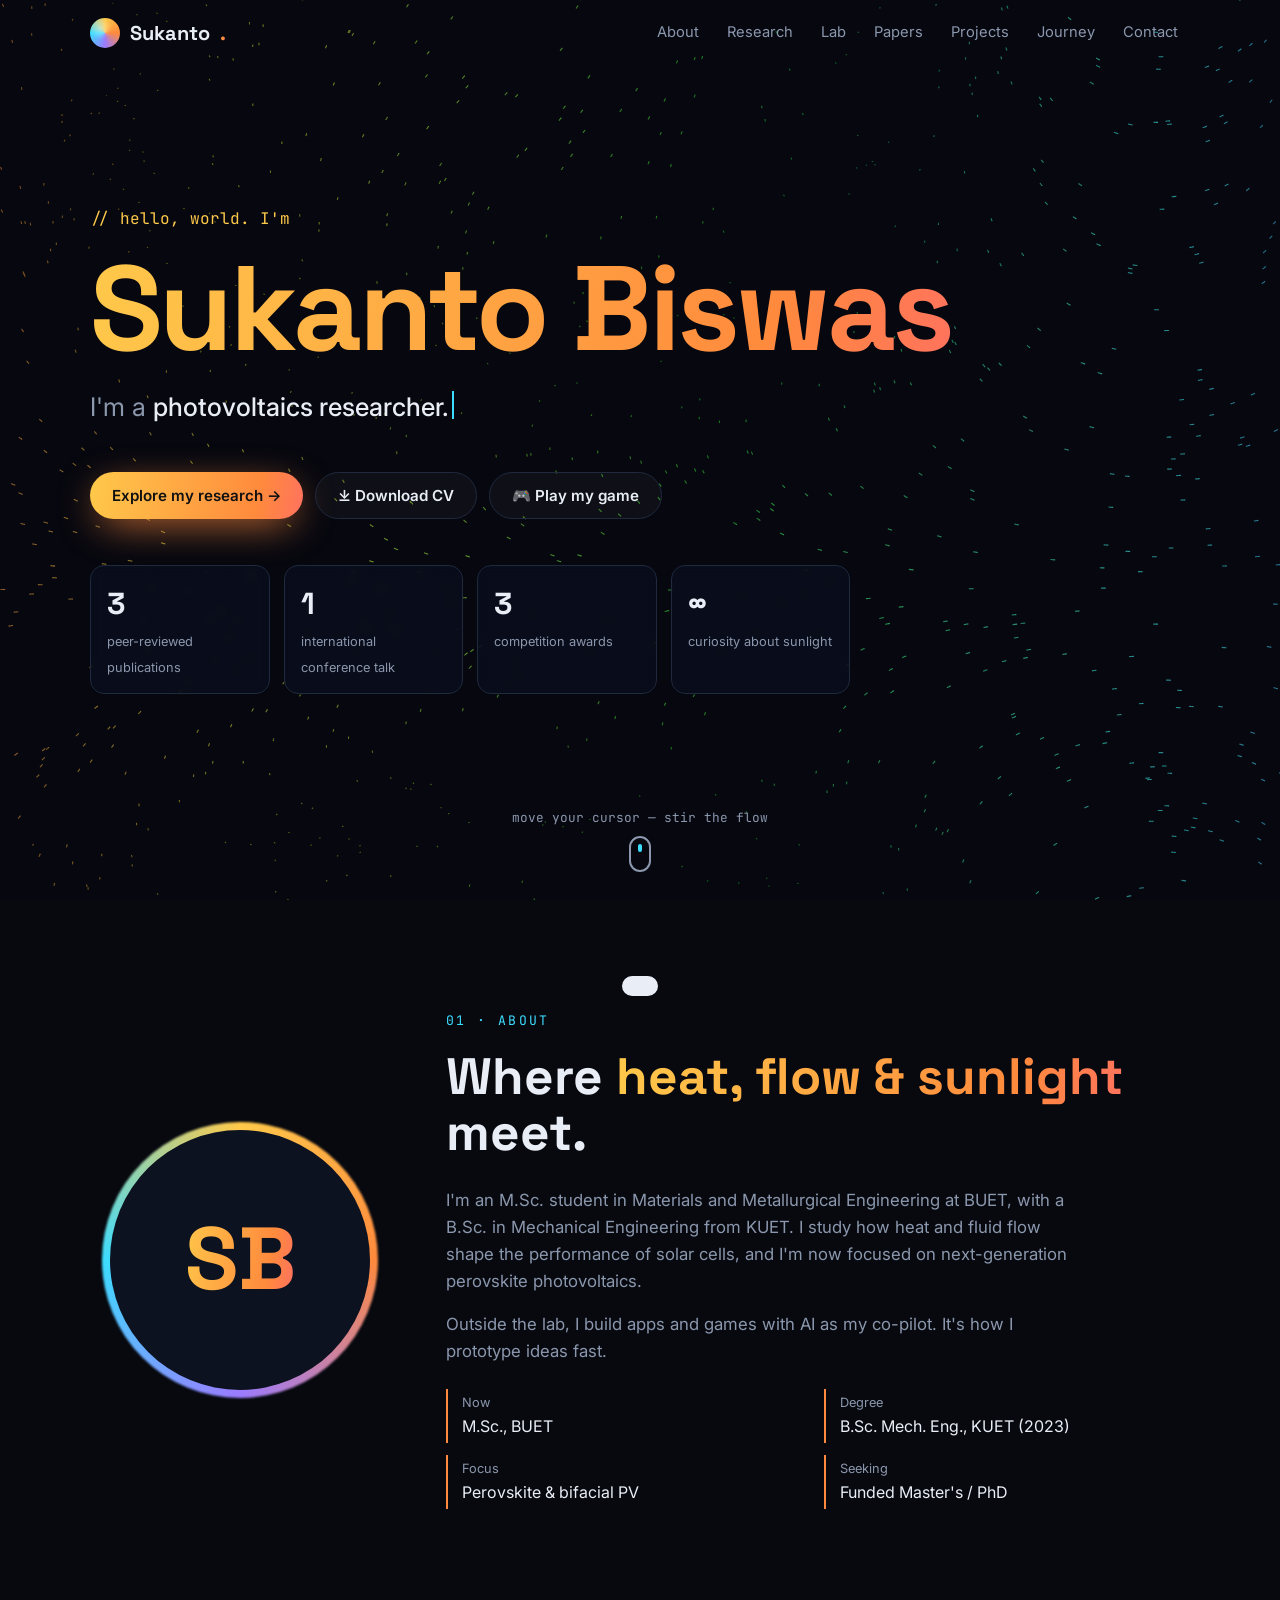
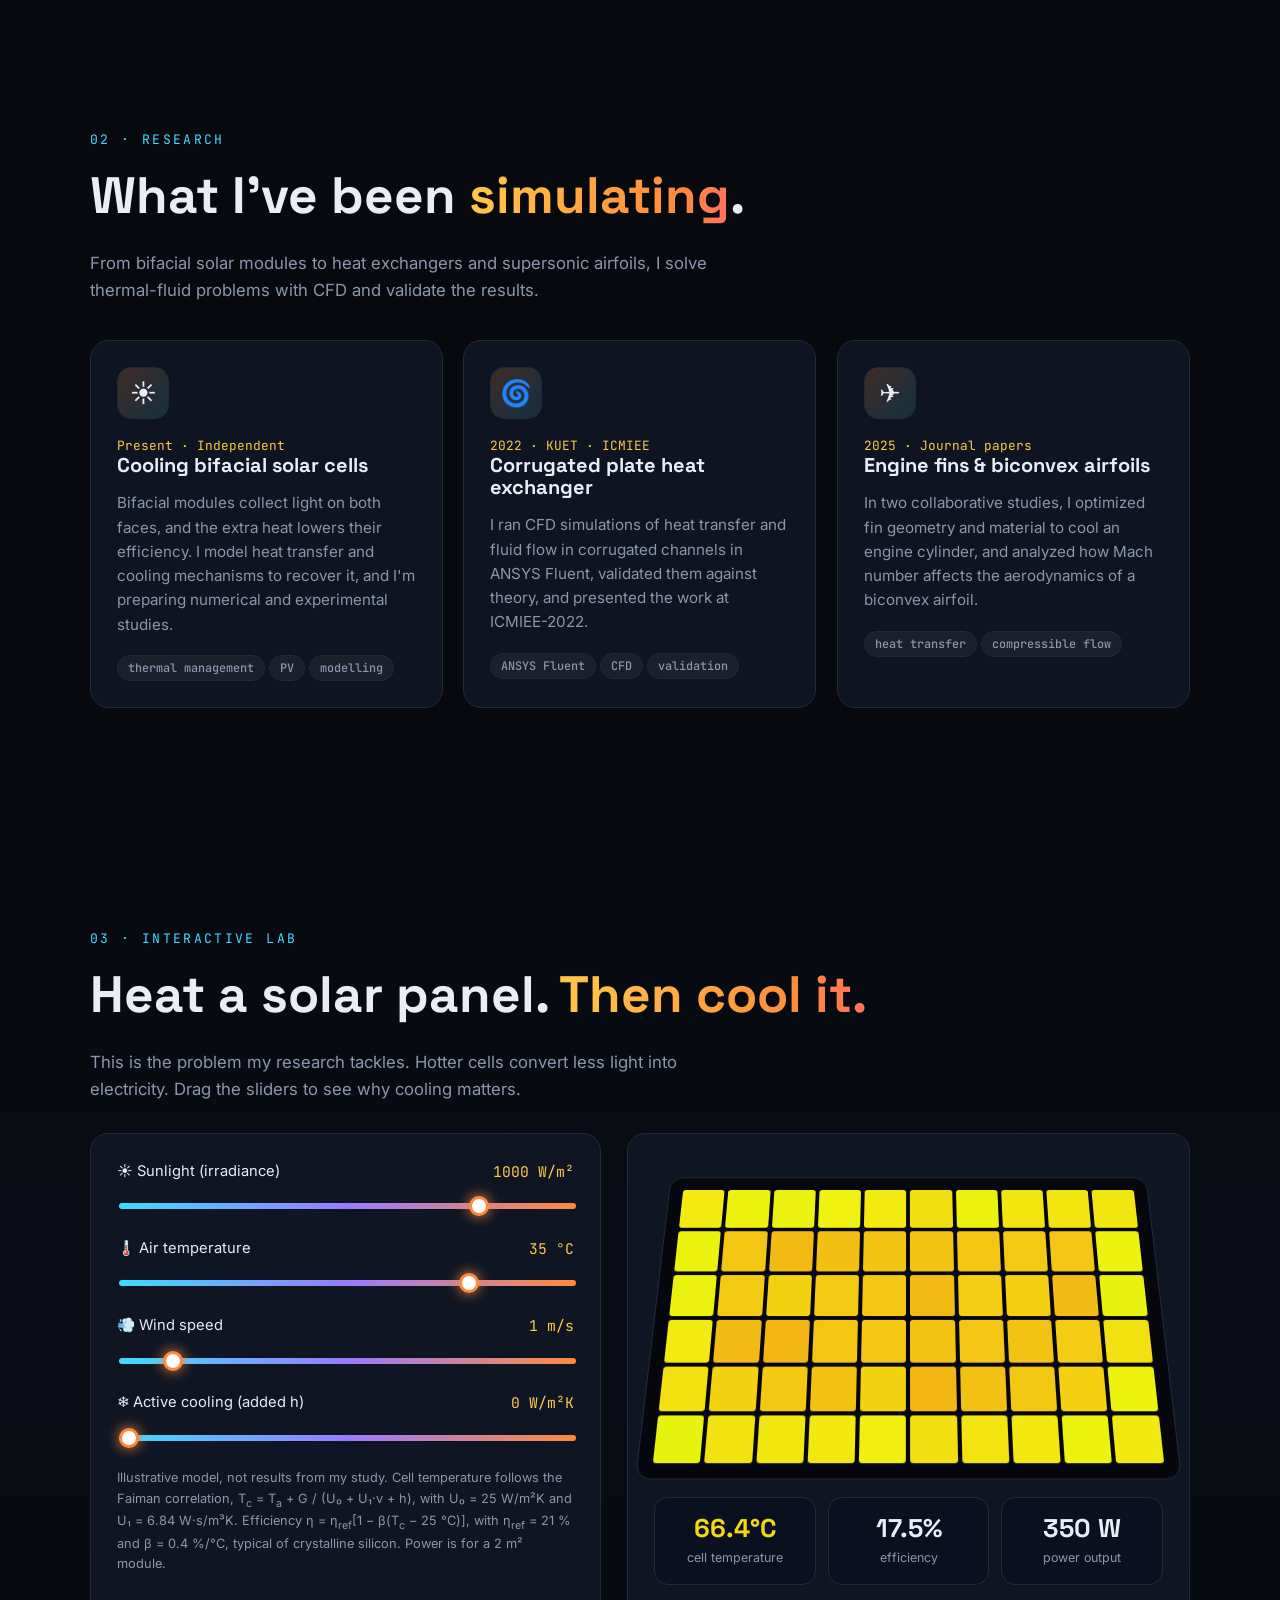
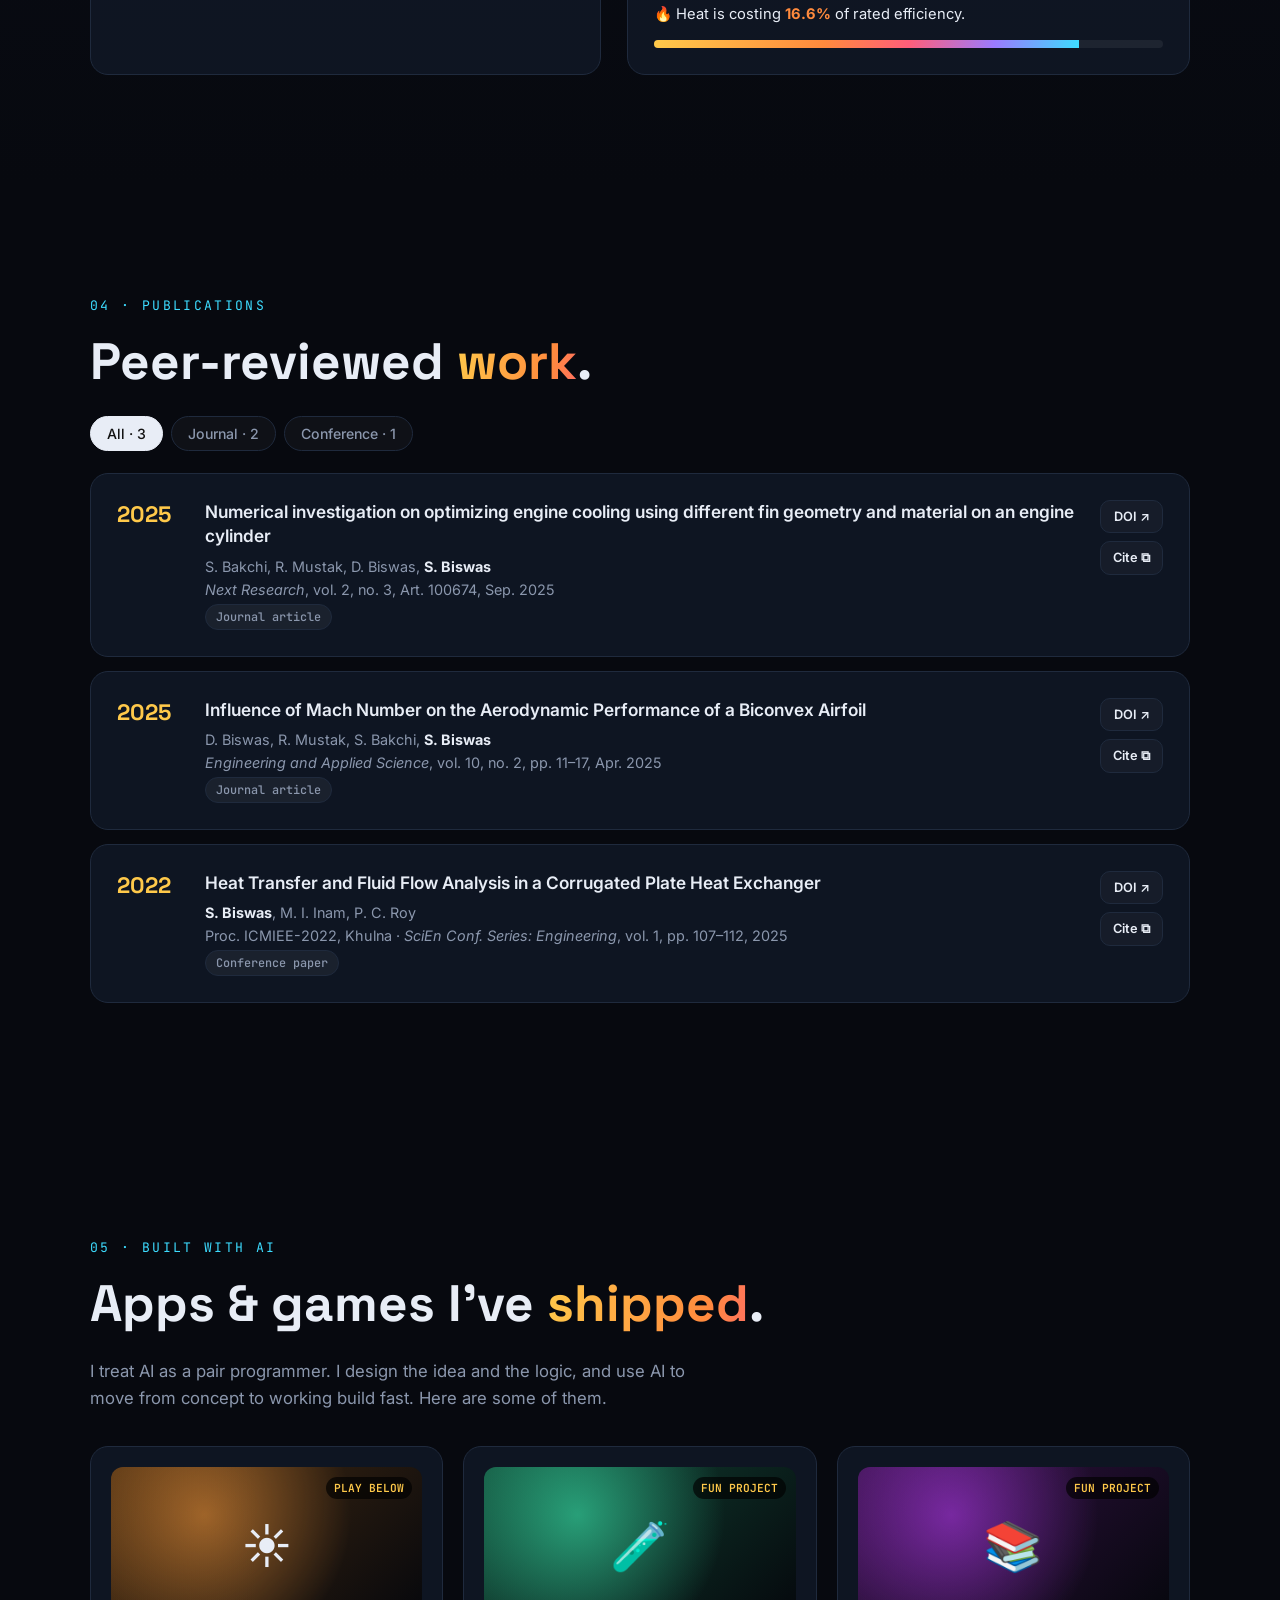
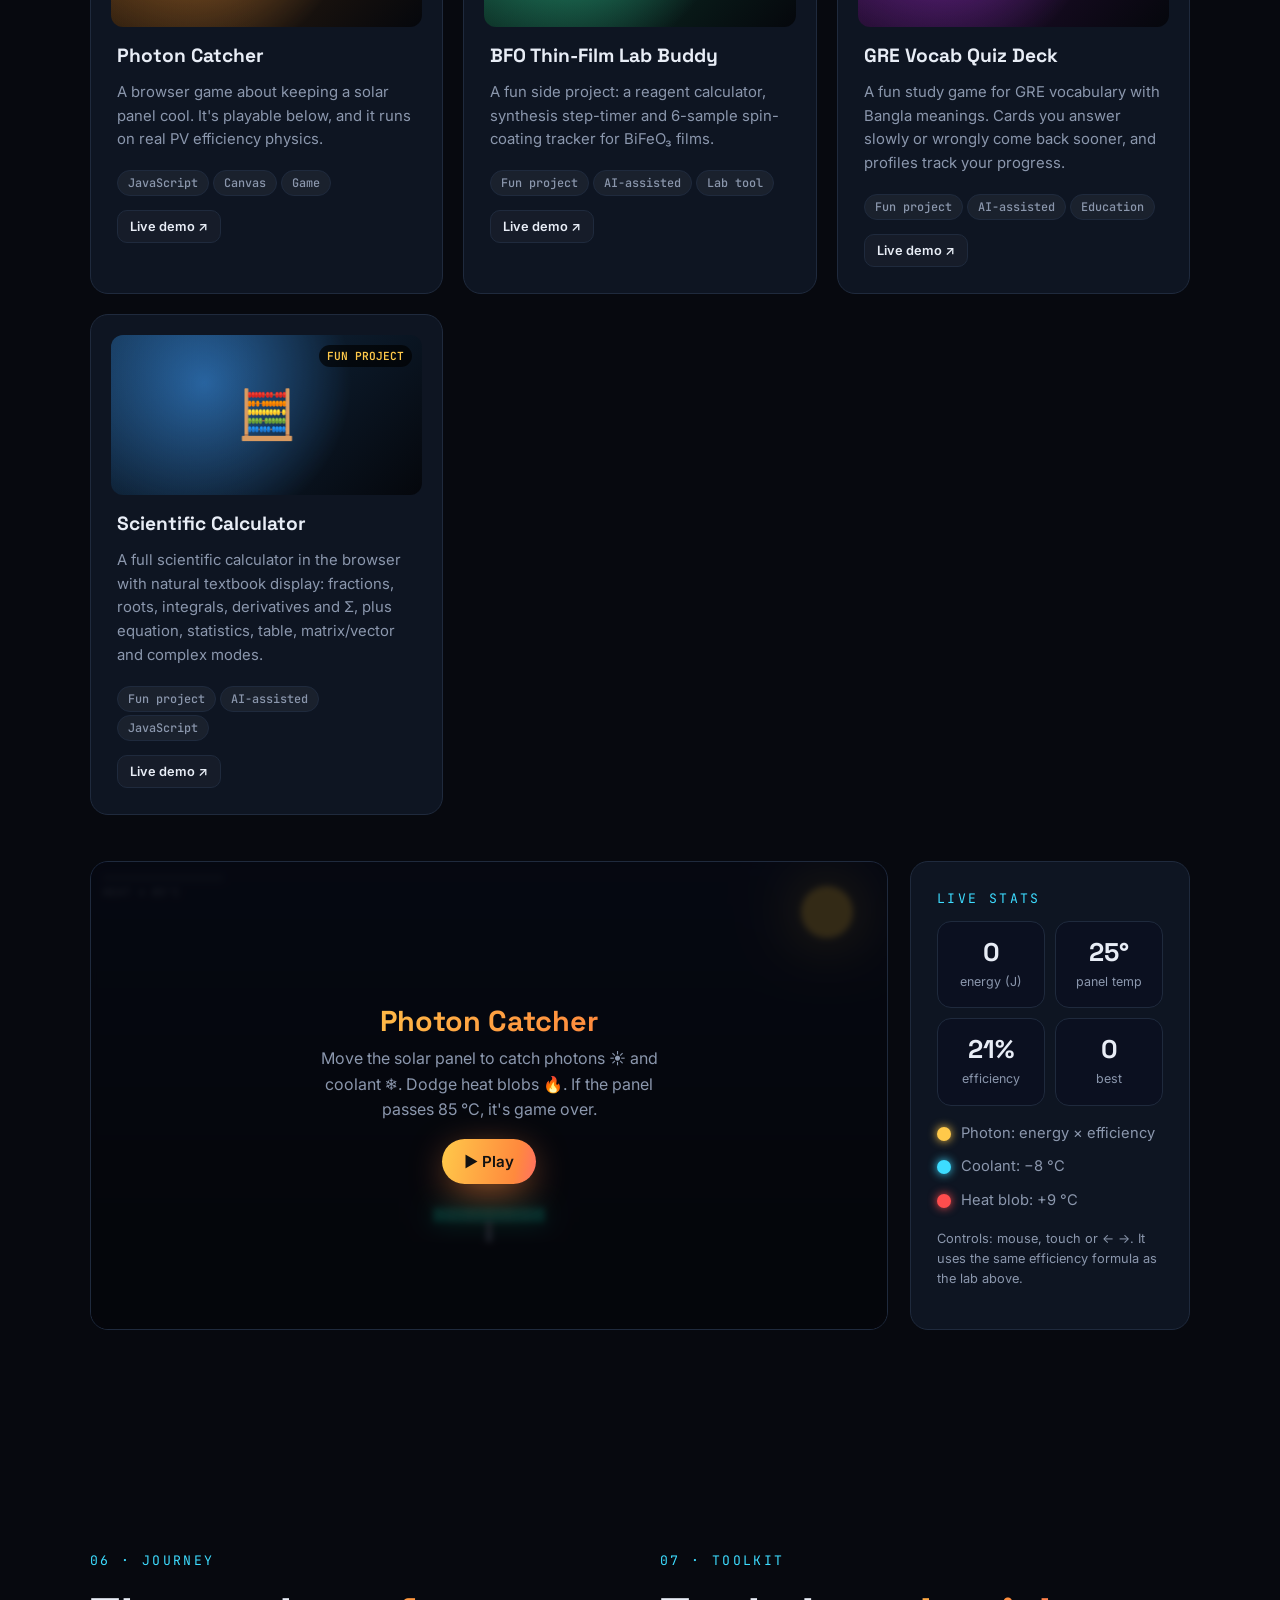
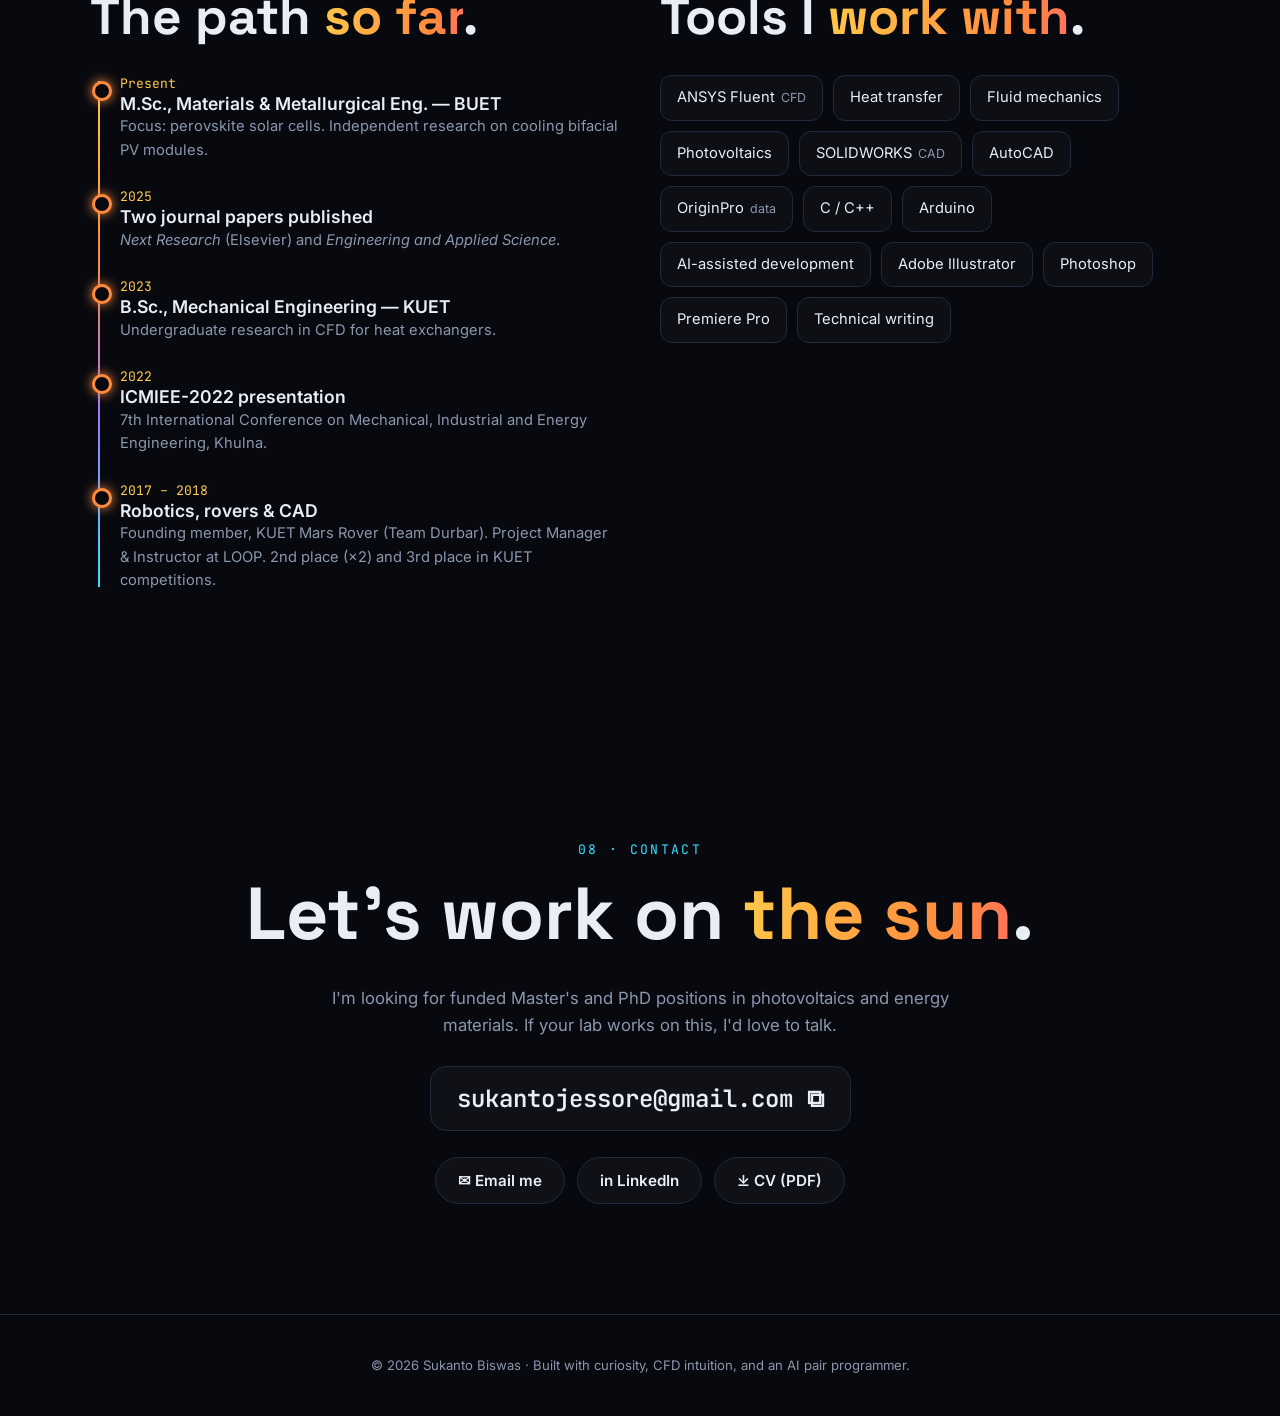
==== index.html @ ebcdb1da "Update scientific calculator; open projects by clicking the card Calculator: arrow-key history only " ====
<!doctype html>
<html lang="en">
<head>
<meta charset="utf-8">
<meta name="viewport" content="width=device-width, initial-scale=1">
<title>Sukanto Biswas — Photovoltaics & Thermal-Fluid Research</title>
<meta name="description" content="Sukanto Biswas — M.Sc. student at BUET researching photovoltaics, thermal management and CFD. Publications, interactive research demos, and AI-assisted apps and games.">
<link rel="preconnect" href="https://fonts.googleapis.com">
<link rel="preconnect" href="https://fonts.gstatic.com" crossorigin>
<link href="https://fonts.googleapis.com/css2?family=Space+Grotesk:wght@400;500;700&family=Inter:wght@400;500;600&family=JetBrains+Mono:wght@400;600&display=swap" rel="stylesheet">
<style>
:root{
  --bg:#07090f; --bg2:#0d1220; --card:#111827cc; --line:#1f2a3d;
  --ink:#e8edf6; --muted:#8b97ad; --hot:#ff8a3d; --sun:#ffc94a; --cool:#3ddcff; --violet:#9b7bff;
  --grad:linear-gradient(100deg,var(--sun),var(--hot) 40%,#ff5e7a 60%,var(--violet) 80%,var(--cool));
  --r:18px;
}
*{box-sizing:border-box}
html{scroll-behavior:smooth}
body{margin:0;background:var(--bg);color:var(--ink);font-family:Inter,system-ui,sans-serif;line-height:1.6;overflow-x:hidden}
a{color:inherit}
h1,h2,h3{font-family:"Space Grotesk",sans-serif;line-height:1.1;margin:0}
.mono{font-family:"JetBrains Mono",monospace}
.wrap{max-width:1140px;margin:0 auto;padding:0 20px}
section{padding:110px 0;position:relative}
.eyebrow{font-family:"JetBrains Mono",monospace;color:var(--cool);font-size:.82rem;letter-spacing:.18em;text-transform:uppercase}
.h2{font-size:clamp(2rem,4.5vw,3.2rem);margin:.35em 0 .5em}
.grad-text{background:var(--grad);-webkit-background-clip:text;background-clip:text;color:transparent;background-size:200% auto;animation:shine 8s linear infinite}
@keyframes shine{to{background-position:200% center}}
.lead{color:var(--muted);max-width:640px;font-size:1.05rem}

/* progress + nav */
#progress{position:fixed;top:0;left:0;height:3px;width:0;background:var(--grad);z-index:100}
nav{position:fixed;top:0;left:0;right:0;z-index:50;transition:.3s}
nav.scrolled{background:#07090fcc;backdrop-filter:blur(14px);border-bottom:1px solid var(--line)}
nav .wrap{display:flex;align-items:center;justify-content:space-between;height:66px}
.logo{font-family:"Space Grotesk";font-weight:700;font-size:1.25rem;text-decoration:none;display:flex;align-items:center;gap:10px}
.logo i{width:30px;height:30px;border-radius:50%;background:radial-gradient(circle at 35% 35%,#fff6,transparent 40%),conic-gradient(var(--sun),var(--hot),var(--violet),var(--cool),var(--sun));animation:spin 8s linear infinite;display:block}
@keyframes spin{to{transform:rotate(360deg)}}
.links{display:flex;gap:4px}
.links a{text-decoration:none;color:var(--muted);font-size:.92rem;padding:8px 12px;border-radius:999px;transition:.2s}
.links a:hover,.links a.active{color:var(--ink);background:#ffffff10}
#menuBtn{display:none;background:none;border:1px solid var(--line);color:var(--ink);border-radius:10px;padding:6px 10px;font-size:1.1rem}

/* hero */
#hero{min-height:100vh;display:flex;align-items:center;padding:0;overflow:hidden}
#flow{position:absolute;inset:0;width:100%;height:100%}
#hero .wrap{position:relative;z-index:2;pointer-events:none;width:100%}
#hero .wrap *{pointer-events:auto}
.hello{font-family:"JetBrains Mono";color:var(--sun)}
.name{font-size:clamp(2.4rem,11vw,7.5rem);font-weight:700;letter-spacing:-.03em;margin:.1em 0}
.role{font-size:clamp(1.15rem,2.6vw,1.6rem);color:var(--muted);min-height:2.2em}
.role b{color:var(--ink);font-weight:500}
.caret{display:inline-block;width:2px;height:1.1em;background:var(--cool);vertical-align:-3px;margin-left:3px;animation:blink 1s steps(1) infinite}
@keyframes blink{50%{opacity:0}}
.cta{display:flex;gap:12px;flex-wrap:wrap;margin-top:28px}
.btn{display:inline-flex;align-items:center;gap:8px;padding:13px 22px;border-radius:999px;text-decoration:none;font-weight:600;border:1px solid var(--line);background:#ffffff08;color:var(--ink);cursor:pointer;font:600 .95rem Inter;transition:transform .2s,box-shadow .2s,background .2s}
.btn:hover{transform:translateY(-2px);background:#ffffff14}
.btn.primary{background:var(--grad);background-size:200% auto;color:#111;border:none;box-shadow:0 10px 40px -10px var(--hot)}
.btn.primary:hover{background-position:100% center;box-shadow:0 14px 50px -8px var(--hot)}
.hint{position:absolute;bottom:28px;left:50%;transform:translateX(-50%);z-index:2;color:var(--muted);font-size:.8rem;font-family:"JetBrains Mono";text-align:center}
.hint span{display:block;width:22px;height:36px;border:2px solid var(--muted);border-radius:12px;margin:8px auto 0;position:relative}
.hint span:after{content:"";position:absolute;left:50%;top:6px;width:4px;height:8px;border-radius:2px;background:var(--cool);transform:translateX(-50%);animation:scrolly 1.6s infinite}
@keyframes scrolly{to{top:20px;opacity:0}}

/* stats */
.stats{display:grid;grid-template-columns:repeat(4,minmax(0,1fr));gap:14px;margin-top:46px;max-width:760px}
.stat{background:#0b1020aa;border:1px solid var(--line);border-radius:14px;padding:14px 16px;backdrop-filter:blur(6px)}
.stat b{font-family:"Space Grotesk";font-size:1.9rem;display:block}
.stat small{color:var(--muted);font-size:.8rem}

/* cards */
.proj[data-href]{cursor:pointer}
.proj[data-href]:focus-visible{outline:2px solid #ff8a3d;outline-offset:3px}
.card{background:var(--card);border:1px solid var(--line);border-radius:var(--r);padding:26px;position:relative;overflow:hidden;transition:border-color .3s,transform .25s}
.card:before{content:"";position:absolute;inset:0;background:radial-gradient(500px circle at var(--mx,50%) var(--my,50%),#ff8a3d1c,transparent 40%);opacity:0;transition:.3s;pointer-events:none}
.card:hover:before{opacity:1}
.card:hover{border-color:#ff8a3d55}
.tag{display:inline-block;font:500 .74rem "JetBrains Mono";padding:4px 10px;border-radius:999px;background:#ffffff0d;border:1px solid var(--line);color:var(--muted);margin:3px 4px 0 0}

/* about */
.about{display:grid;grid-template-columns:300px 1fr;gap:56px;align-items:center}
.avatar{width:260px;height:260px;border-radius:50%;position:relative;margin:auto;display:grid;place-items:center}
.avatar:before{content:"";position:absolute;inset:-8px;border-radius:50%;background:conic-gradient(var(--sun),var(--hot),var(--violet),var(--cool),var(--sun));animation:spin 10s linear infinite;filter:blur(1px)}
.avatar .in{position:absolute;inset:0;border-radius:50%;background:var(--bg2);display:grid;place-items:center;overflow:hidden}
.avatar .in b{font-family:"Space Grotesk";font-size:5.5rem}
.avatar img{width:100%;height:100%;object-fit:cover}
.facts{display:grid;grid-template-columns:1fr 1fr;gap:12px;margin-top:24px}
.fact{border-left:2px solid var(--hot);padding:4px 14px}
.fact small{color:var(--muted);display:block;font-size:.8rem}

/* research */
.grid3{display:grid;grid-template-columns:repeat(3,1fr);gap:20px}
.rcard{transform-style:preserve-3d;will-change:transform}
.rcard .ico{width:52px;height:52px;border-radius:14px;display:grid;place-items:center;font-size:1.6rem;margin-bottom:18px;background:linear-gradient(135deg,#ff8a3d33,#3ddcff22);border:1px solid var(--line)}
.rcard h3{font-size:1.25rem;margin-bottom:6px}
.rcard .when{font:.8rem "JetBrains Mono";color:var(--sun)}
.rcard p{color:var(--muted);font-size:.95rem}

/* lab */
.lab{display:grid;grid-template-columns:1fr 1.1fr;gap:26px;margin-top:30px}
.ctrl{margin-bottom:20px}
.ctrl label{display:flex;justify-content:space-between;font-size:.92rem;margin-bottom:8px}
.ctrl label span{font-family:"JetBrains Mono";color:var(--sun)}
input[type=range]{-webkit-appearance:none;appearance:none;width:100%;height:6px;border-radius:6px;background:linear-gradient(90deg,var(--cool),var(--violet),var(--hot));outline:none}
input[type=range]::-webkit-slider-thumb{-webkit-appearance:none;width:20px;height:20px;border-radius:50%;background:#fff;border:3px solid var(--hot);cursor:pointer;box-shadow:0 0 14px var(--hot)}
input[type=range]::-moz-range-thumb{width:16px;height:16px;border-radius:50%;background:#fff;border:3px solid var(--hot);cursor:pointer}
.panelviz{display:grid;grid-template-columns:repeat(10,1fr);gap:4px;padding:14px;border-radius:14px;background:#05070c;border:1px solid var(--line);transform:perspective(700px) rotateX(18deg);margin-bottom:22px}
.panelviz div{aspect-ratio:1;border-radius:3px;transition:background .4s}
.readouts{display:grid;grid-template-columns:repeat(3,1fr);gap:12px}
.ro{background:#0b1020;border:1px solid var(--line);border-radius:14px;padding:14px;text-align:center}
.ro b{font:700 1.6rem "Space Grotesk";display:block}
.ro small{color:var(--muted);font-size:.78rem}
.note{color:var(--muted);font-size:.8rem;margin-top:16px}
.bar{height:8px;border-radius:8px;background:#ffffff10;overflow:hidden;margin-top:14px}
.bar i{display:block;height:100%;background:var(--grad);transition:width .4s}

/* pubs */
.chips{display:flex;gap:8px;flex-wrap:wrap;margin-bottom:22px}
.chip{border:1px solid var(--line);background:#ffffff08;color:var(--muted);padding:8px 16px;border-radius:999px;cursor:pointer;font:500 .88rem Inter;transition:.2s}
.chip.on{background:var(--ink);color:#111;border-color:var(--ink)}
.pub{display:grid;grid-template-columns:70px 1fr auto;gap:18px;align-items:start;margin-bottom:14px}
.pub .yr{font:700 1.4rem "Space Grotesk";color:var(--sun)}
.pub h3{font-size:1.08rem;margin-bottom:6px;font-family:Inter;font-weight:600;line-height:1.4}
.pub p{margin:0;color:var(--muted);font-size:.9rem}
.pub p b{color:var(--ink)}
.pub .acts{display:flex;flex-direction:column;gap:8px}
.mini{font:600 .8rem Inter;padding:8px 12px;border-radius:10px;border:1px solid var(--line);background:#ffffff08;color:var(--ink);cursor:pointer;text-decoration:none;text-align:center;white-space:nowrap}
.mini:hover{border-color:var(--cool);color:var(--cool)}
.pub.hide{display:none}

/* projects */
.pgrid{display:grid;grid-template-columns:repeat(3,1fr);gap:20px}
.proj .thumb{height:160px;border-radius:12px;margin:-6px -6px 18px;display:grid;place-items:center;font-size:3rem;position:relative;overflow:hidden}
.proj h3{font-size:1.2rem;margin-bottom:6px}
.proj p{color:var(--muted);font-size:.93rem;min-height:3em}
.proj .row{display:flex;gap:8px;margin-top:14px;flex-wrap:wrap}
.badge{position:absolute;top:10px;right:10px;font:600 .7rem "JetBrains Mono";background:#000a;padding:4px 8px;border-radius:999px;color:var(--sun)}

/* game */
.game{margin-top:46px;display:grid;grid-template-columns:1fr 280px;gap:22px}
#gameWrap{position:relative;border-radius:var(--r);overflow:hidden;border:1px solid var(--line);background:#05070c}
#game{display:block;width:100%;height:380px;touch-action:none}
#overlay{position:absolute;inset:0;display:grid;place-items:center;text-align:center;background:#05070cd0;backdrop-filter:blur(3px);padding:20px}
#overlay h3{font-size:1.8rem;margin-bottom:8px}
#overlay p{color:var(--muted);max-width:380px;margin:0 auto 16px}
.legend div{display:flex;align-items:center;gap:10px;margin-bottom:10px;font-size:.92rem;color:var(--muted)}
.dot{width:14px;height:14px;border-radius:50%;flex:none}
.hud{display:grid;grid-template-columns:1fr 1fr;gap:10px;margin-bottom:16px}

/* timeline */
.tl{position:relative;margin-top:30px;padding-left:30px}
.tl:before{content:"";position:absolute;left:8px;top:6px;bottom:6px;width:2px;background:linear-gradient(var(--sun),var(--hot),var(--violet),var(--cool))}
.ti{position:relative;margin-bottom:26px}
.ti:before{content:"";position:absolute;left:-28px;top:6px;width:14px;height:14px;border-radius:50%;background:var(--bg);border:3px solid var(--hot);box-shadow:0 0 12px var(--hot)}
.ti .when{font:.82rem "JetBrains Mono";color:var(--sun)}
.ti h3{font-size:1.1rem;margin:2px 0;font-family:Inter;font-weight:600}
.ti p{margin:0;color:var(--muted);font-size:.92rem}
.two{display:grid;grid-template-columns:1fr 1fr;gap:40px}
.skills{display:flex;flex-wrap:wrap;gap:10px;margin-top:30px}
.skill{padding:10px 16px;border-radius:12px;border:1px solid var(--line);background:#ffffff06;font-size:.92rem;transition:.25s;cursor:default}
.skill:hover{border-color:var(--cool);box-shadow:0 0 24px -6px var(--cool);transform:translateY(-3px)}
.skill em{font-style:normal;color:var(--muted);font-size:.78rem;margin-left:6px}

/* contact */
#contact{text-align:center}
.big{font-size:clamp(2.2rem,6vw,4.6rem);margin:.2em 0 .4em}
.mail{font:600 clamp(1rem,2.6vw,1.5rem) "JetBrains Mono";padding:16px 26px;border-radius:16px;border:1px solid var(--line);background:#ffffff08;color:var(--ink);cursor:pointer;transition:.25s}
.mail:hover{border-color:var(--hot);box-shadow:0 0 40px -10px var(--hot)}
.socials{display:flex;gap:12px;justify-content:center;margin-top:26px;flex-wrap:wrap}
footer{text-align:center;color:var(--muted);font-size:.82rem;padding:40px 0;border-top:1px solid var(--line)}
#toast{position:fixed;bottom:24px;left:50%;transform:translate(-50%,120px);background:var(--ink);color:#111;padding:10px 18px;border-radius:999px;font-weight:600;transition:.35s;z-index:200}
#toast.show{transform:translate(-50%,0)}

/* glow cursor */
#glow{position:fixed;width:420px;height:420px;border-radius:50%;pointer-events:none;z-index:1;background:radial-gradient(circle,#ff8a3d14,transparent 60%);transform:translate(-50%,-50%);transition:opacity .3s;left:-500px;top:-500px}

/* reveal */
.rv{opacity:0;transform:translateY(34px);transition:opacity .8s,transform .8s cubic-bezier(.2,.7,.2,1)}
.rv.in{opacity:1;transform:none}

@media (max-width:900px){
  .links{display:none;position:absolute;top:66px;right:16px;flex-direction:column;background:#0d1220;border:1px solid var(--line);border-radius:14px;padding:8px}
  .links.open{display:flex}
  #menuBtn{display:block}
  .about,.lab,.game,.two{grid-template-columns:1fr}
  .grid3,.pgrid{grid-template-columns:1fr}
  .stats{grid-template-columns:repeat(2,minmax(0,1fr))}
  .pub{grid-template-columns:1fr}
  .pub .acts{flex-direction:row}
  #glow{display:none}
  section{padding:80px 0}
}
@media (prefers-reduced-motion:reduce){*{animation:none!important;transition:none!important}.rv{opacity:1;transform:none}}
</style>
</head>
<body>
<div id="progress"></div>
<div id="glow"></div>

<nav id="nav"><div class="wrap">
  <a class="logo" href="#hero"><i></i>Sukanto<span class="grad-text">.</span></a>
  <div class="links" id="links">
    <a href="#about">About</a><a href="#research">Research</a><a href="#lab">Lab</a>
    <a href="#publications">Papers</a><a href="#projects">Projects</a><a href="#journey">Journey</a><a href="#contact">Contact</a>
  </div>
  <button id="menuBtn" aria-label="Menu">☰</button>
</div></nav>

<!-- HERO -->
<section id="hero">
  <canvas id="flow"></canvas>
  <div class="wrap">
    <div class="hello">// hello, world. I'm</div>
    <h1 class="name"><span class="grad-text">Sukanto Biswas</span></h1>
    <div class="role">I'm a <b id="typed"></b><span class="caret"></span></div>
    <div class="cta">
      <a class="btn primary" href="#research">Explore my research →</a>
      <a class="btn" href="Sukanto_Biswas_CV.pdf" download>⤓ Download CV</a>
      <a class="btn" href="#projects">🎮 Play my game</a>
    </div>
    <div class="stats">
      <div class="stat"><b data-count="3">0</b><small>peer-reviewed publications</small></div>
      <div class="stat"><b data-count="1">0</b><small>international conference talk</small></div>
      <div class="stat"><b data-count="3">0</b><small>competition awards</small></div>
      <div class="stat"><b>∞</b><small>curiosity about sunlight</small></div>
    </div>
  </div>
  <div class="hint">move your cursor — stir the flow<span></span></div>
</section>

<!-- ABOUT -->
<section id="about"><div class="wrap about">
  <div class="avatar rv"><div class="in">
    <!-- To use your photo: replace <b>SB</b> with <img src="photo.jpg" alt="Sukanto Biswas"> -->
    <b class="grad-text">SB</b>
  </div></div>
  <div class="rv">
    <div class="eyebrow">01 · About</div>
    <h2 class="h2">Where <span class="grad-text">heat, flow & sunlight</span> meet.</h2>
    <p class="lead">I'm an M.Sc. student in Materials and Metallurgical Engineering at BUET, with a B.Sc. in Mechanical Engineering from KUET. I study how heat and fluid flow shape the performance of solar cells, and I'm now focused on next-generation perovskite photovoltaics.</p>
    <p class="lead">Outside the lab, I build apps and games with AI as my co-pilot. It's how I prototype ideas fast.</p>
    <div class="facts">
      <div class="fact"><small>Now</small>M.Sc., BUET</div>
      <div class="fact"><small>Degree</small>B.Sc. Mech. Eng., KUET (2023)</div>
      <div class="fact"><small>Focus</small>Perovskite & bifacial PV</div>
      <div class="fact"><small>Seeking</small>Funded Master's / PhD</div>
    </div>
  </div>
</div></section>

<!-- RESEARCH -->
<section id="research"><div class="wrap">
  <div class="rv">
    <div class="eyebrow">02 · Research</div>
    <h2 class="h2">What I've been <span class="grad-text">simulating</span>.</h2>
    <p class="lead">From bifacial solar modules to heat exchangers and supersonic airfoils, I solve thermal-fluid problems with CFD and validate the results.</p>
  </div>
  <div class="grid3" style="margin-top:36px">
    <div class="card rcard rv">
      <div class="ico">☀️</div><div class="when">Present · Independent</div>
      <h3>Cooling bifacial solar cells</h3>
      <p>Bifacial modules collect light on both faces, and the extra heat lowers their efficiency. I model heat transfer and cooling mechanisms to recover it, and I'm preparing numerical and experimental studies.</p>
      <span class="tag">thermal management</span><span class="tag">PV</span><span class="tag">modelling</span>
    </div>
    <div class="card rcard rv">
      <div class="ico">🌀</div><div class="when">2022 · KUET · ICMIEE</div>
      <h3>Corrugated plate heat exchanger</h3>
      <p>I ran CFD simulations of heat transfer and fluid flow in corrugated channels in ANSYS Fluent, validated them against theory, and presented the work at ICMIEE-2022.</p>
      <span class="tag">ANSYS Fluent</span><span class="tag">CFD</span><span class="tag">validation</span>
    </div>
    <div class="card rcard rv">
      <div class="ico">✈️</div><div class="when">2025 · Journal papers</div>
      <h3>Engine fins & biconvex airfoils</h3>
      <p>In two collaborative studies, I optimized fin geometry and material to cool an engine cylinder, and analyzed how Mach number affects the aerodynamics of a biconvex airfoil.</p>
      <span class="tag">heat transfer</span><span class="tag">compressible flow</span>
    </div>
  </div>
</div></section>

<!-- LAB -->
<section id="lab" style="background:linear-gradient(180deg,transparent,#0d122055,transparent)"><div class="wrap">
  <div class="rv">
    <div class="eyebrow">03 · Interactive lab</div>
    <h2 class="h2">Heat a solar panel. <span class="grad-text">Then cool it.</span></h2>
    <p class="lead">This is the problem my research tackles. Hotter cells convert less light into electricity. Drag the sliders to see why cooling matters.</p>
  </div>
  <div class="lab">
    <div class="card rv">
      <div class="ctrl"><label>☀️ Sunlight (irradiance) <span id="vG"></span></label><input type="range" id="G" min="200" max="1200" step="10" value="1000"></div>
      <div class="ctrl"><label>🌡️ Air temperature <span id="vTa"></span></label><input type="range" id="Ta" min="0" max="45" step="1" value="35"></div>
      <div class="ctrl"><label>💨 Wind speed <span id="vV"></span></label><input type="range" id="V" min="0" max="10" step="0.5" value="1"></div>
      <div class="ctrl"><label>❄️ Active cooling (added h) <span id="vH"></span></label><input type="range" id="H" min="0" max="100" step="1" value="0"></div>
      <p class="note">Illustrative model, not results from my study. Cell temperature follows the Faiman correlation, T<sub>c</sub> = T<sub>a</sub> + G / (U₀ + U₁·v + h), with U₀ = 25 W/m²K and U₁ = 6.84 W·s/m³K. Efficiency η = η<sub>ref</sub>[1 − β(T<sub>c</sub> − 25 °C)], with η<sub>ref</sub> = 21 % and β = 0.4 %/°C, typical of crystalline silicon. Power is for a 2 m² module.</p>
    </div>
    <div class="card rv">
      <div class="panelviz" id="pv"></div>
      <div class="readouts">
        <div class="ro"><b id="oT">–</b><small>cell temperature</small></div>
        <div class="ro"><b id="oE">–</b><small>efficiency</small></div>
        <div class="ro"><b id="oP">–</b><small>power output</small></div>
      </div>
      <div style="margin-top:18px;font-size:.92rem" id="oLoss"></div>
      <div class="bar"><i id="oBar"></i></div>
    </div>
  </div>
</div></section>

<!-- PUBLICATIONS -->
<section id="publications"><div class="wrap">
  <div class="rv">
    <div class="eyebrow">04 · Publications</div>
    <h2 class="h2">Peer-reviewed <span class="grad-text">work</span>.</h2>
  </div>
  <div class="chips rv" id="chips">
    <button class="chip on" data-f="all">All · 3</button>
    <button class="chip" data-f="journal">Journal · 2</button>
    <button class="chip" data-f="conf">Conference · 1</button>
  </div>
  <div id="pubs"></div>
</div></section>

<!-- PROJECTS -->
<section id="projects"><div class="wrap">
  <div class="rv">
    <div class="eyebrow">05 · Built with AI</div>
    <h2 class="h2">Apps & games I've <span class="grad-text">shipped</span>.</h2>
    <p class="lead">I treat AI as a pair programmer. I design the idea and the logic, and use AI to move from concept to working build fast. Here are some of them.</p>
  </div>
  <div class="pgrid" id="pgrid" style="margin-top:34px"></div>

  <div class="game rv">
    <div id="gameWrap">
      <canvas id="game"></canvas>
      <div id="overlay"><div>
        <h3 class="grad-text">Photon Catcher</h3>
        <p>Move the solar panel to catch photons ☀️ and coolant ❄️. Dodge heat blobs 🔥. If the panel passes 85 °C, it's game over.</p>
        <button class="btn primary" id="startBtn">▶ Play</button>
      </div></div>
    </div>
    <div class="card">
      <div class="eyebrow" style="margin-bottom:12px">Live stats</div>
      <div class="hud">
        <div class="ro"><b id="gE">0</b><small>energy (J)</small></div>
        <div class="ro"><b id="gT">25°</b><small>panel temp</small></div>
        <div class="ro"><b id="gEff">21%</b><small>efficiency</small></div>
        <div class="ro"><b id="gBest">0</b><small>best</small></div>
      </div>
      <div class="legend">
        <div><span class="dot" style="background:var(--sun);box-shadow:0 0 10px var(--sun)"></span>Photon: energy × efficiency</div>
        <div><span class="dot" style="background:var(--cool);box-shadow:0 0 10px var(--cool)"></span>Coolant: −8 °C</div>
        <div><span class="dot" style="background:#ff4d4d;box-shadow:0 0 10px #ff4d4d"></span>Heat blob: +9 °C</div>
      </div>
      <p class="note">Controls: mouse, touch or ← →. It uses the same efficiency formula as the lab above.</p>
    </div>
  </div>
</div></section>

<!-- JOURNEY -->
<section id="journey"><div class="wrap two">
  <div class="rv">
    <div class="eyebrow">06 · Journey</div>
    <h2 class="h2">The path <span class="grad-text">so far</span>.</h2>
    <div class="tl">
      <div class="ti"><div class="when">Present</div><h3>M.Sc., Materials & Metallurgical Eng. — BUET</h3><p>Focus: perovskite solar cells. Independent research on cooling bifacial PV modules.</p></div>
      <div class="ti"><div class="when">2025</div><h3>Two journal papers published</h3><p><i>Next Research</i> (Elsevier) and <i>Engineering and Applied Science</i>.</p></div>
      <div class="ti"><div class="when">2023</div><h3>B.Sc., Mechanical Engineering — KUET</h3><p>Undergraduate research in CFD for heat exchangers.</p></div>
      <div class="ti"><div class="when">2022</div><h3>ICMIEE-2022 presentation</h3><p>7th International Conference on Mechanical, Industrial and Energy Engineering, Khulna.</p></div>
      <div class="ti"><div class="when">2017 – 2018</div><h3>Robotics, rovers & CAD</h3><p>Founding member, KUET Mars Rover (Team Durbar). Project Manager & Instructor at LOOP. 2nd place (×2) and 3rd place in KUET competitions.</p></div>
    </div>
  </div>
  <div class="rv">
    <div class="eyebrow">07 · Toolkit</div>
    <h2 class="h2">Tools I <span class="grad-text">work with</span>.</h2>
    <div class="skills">
      <span class="skill">ANSYS Fluent<em>CFD</em></span><span class="skill">Heat transfer</span><span class="skill">Fluid mechanics</span>
      <span class="skill">Photovoltaics</span><span class="skill">SOLIDWORKS<em>CAD</em></span><span class="skill">AutoCAD</span>
      <span class="skill">OriginPro<em>data</em></span><span class="skill">C / C++</span><span class="skill">Arduino</span>
      <span class="skill">AI-assisted development</span><span class="skill">Adobe Illustrator</span><span class="skill">Photoshop</span>
      <span class="skill">Premiere Pro</span><span class="skill">Technical writing</span>
    </div>
  </div>
</div></section>

<!-- CONTACT -->
<section id="contact"><div class="wrap rv">
  <div class="eyebrow">08 · Contact</div>
  <h2 class="big">Let's work on <span class="grad-text">the sun</span>.</h2>
  <p class="lead" style="margin:0 auto 28px">I'm looking for funded Master's and PhD positions in photovoltaics and energy materials. If your lab works on this, I'd love to talk.</p>
  <button class="mail" id="mail">sukantojessore@gmail.com ⧉</button>
  <div class="socials">
    <a class="btn" href="mailto:sukantojessore@gmail.com">✉ Email me</a>
    <a class="btn" href="https://www.linkedin.com/in/sukantobiswas/" target="_blank" rel="noopener">in LinkedIn</a>
    <a class="btn" href="Sukanto_Biswas_CV.pdf" download>⤓ CV (PDF)</a>
  </div>
</div></section>

<footer>© <span id="yr"></span> Sukanto Biswas · Built with curiosity, CFD intuition, and an AI pair programmer.</footer>
<div id="toast"></div>

<script>
/* ================= DATA (edit me) ================= */
const PUBS = [
  {yr:2025,type:'journal',title:'Numerical investigation on optimizing engine cooling using different fin geometry and material on an engine cylinder',
   authors:'S. Bakchi, R. Mustak, D. Biswas, <b>S. Biswas</b>',venue:'<i>Next Research</i>, vol. 2, no. 3, Art. 100674, Sep. 2025',doi:'10.1016/j.nexres.2025.100674'},
  {yr:2025,type:'journal',title:'Influence of Mach Number on the Aerodynamic Performance of a Biconvex Airfoil',
   authors:'D. Biswas, R. Mustak, S. Bakchi, <b>S. Biswas</b>',venue:'<i>Engineering and Applied Science</i>, vol. 10, no. 2, pp. 11–17, Apr. 2025',doi:'10.11648/j.eas.20251002.11'},
  {yr:2022,type:'conf',title:'Heat Transfer and Fluid Flow Analysis in a Corrugated Plate Heat Exchanger',
   authors:'<b>S. Biswas</b>, M. I. Inam, P. C. Roy',venue:'Proc. ICMIEE-2022, Khulna · <i>SciEn Conf. Series: Engineering</i>, vol. 1, pp. 107–112, 2025',doi:'10.38032/scse.2025.1.20'}
];

/* Your AI-built apps & games. Replace the placeholders:
   title, desc, emoji, tags, demo (live link), code (GitHub link), hue (thumbnail color 0-360) */
const PROJECTS = [
  {title:'Photon Catcher',desc:'A browser game about keeping a solar panel cool. It\'s playable below, and it runs on real PV efficiency physics.',emoji:'☀️',tags:['JavaScript','Canvas','Game'],demo:'#gameWrap',code:'',hue:30,badge:'PLAY BELOW'},
  {title:'BFO Thin-Film Lab Buddy',desc:'A fun side project: a reagent calculator, synthesis step-timer and 6-sample spin-coating tracker for BiFeO₃ films.',emoji:'🧪',tags:['Fun project','AI-assisted','Lab tool'],demo:'bfo-suite.html',code:'',hue:160,badge:'FUN PROJECT'},
  {title:'GRE Vocab Quiz Deck',desc:'A fun study game for GRE vocabulary with Bangla meanings. Cards you answer slowly or wrongly come back sooner, and profiles track your progress.',emoji:'📚',tags:['Fun project','AI-assisted','Education'],demo:'gre-quiz.html',code:'',hue:280,badge:'FUN PROJECT'},
  {title:'Scientific Calculator',desc:'A full scientific calculator in the browser with natural textbook display: fractions, roots, integrals, derivatives and Σ, plus equation, statistics, table, matrix/vector and complex modes.',emoji:'🧮',tags:['Fun project','AI-assisted','JavaScript'],demo:'scientific-calculator/',code:'',hue:210,badge:'FUN PROJECT'}
];

/* ================= helpers ================= */
const $=s=>document.querySelector(s), $$=s=>[...document.querySelectorAll(s)];
const reduce = matchMedia('(prefers-reduced-motion: reduce)').matches;
function toast(m){const t=$('#toast');t.textContent=m;t.classList.add('show');setTimeout(()=>t.classList.remove('show'),1800)}
async function copy(txt,msg){try{await navigator.clipboard.writeText(txt);toast(msg||'Copied!')}catch(e){toast('Copy failed: select it manually')}}
$('#yr').textContent=new Date().getFullYear();

/* ================= nav, progress, glow ================= */
addEventListener('scroll',()=>{
  const h=document.documentElement; $('#progress').style.width=(h.scrollTop/(h.scrollHeight-h.clientHeight)*100)+'%';
  $('#nav').classList.toggle('scrolled',scrollY>40);
  let cur=''; $$('section').forEach(s=>{if(scrollY>=s.offsetTop-200)cur=s.id});
  $$('.links a').forEach(a=>a.classList.toggle('active',a.getAttribute('href')==='#'+cur));
},{passive:true});
$('#menuBtn').onclick=()=>$('#links').classList.toggle('open');
$$('.links a').forEach(a=>a.onclick=()=>$('#links').classList.remove('open'));
addEventListener('pointermove',e=>{const g=$('#glow');g.style.left=e.clientX+'px';g.style.top=e.clientY+'px'});

/* ================= reveal + counters ================= */
const io=new IntersectionObserver(es=>es.forEach(e=>{if(e.isIntersecting){e.target.classList.add('in');io.unobserve(e.target)}}),{threshold:.12});
$$('.rv').forEach(el=>io.observe(el));
$$('[data-count]').forEach(el=>{const n=+el.dataset.count;let i=0;const st=setInterval(()=>{el.textContent=++i;if(i>=n)clearInterval(st)},260)});

/* ================= typewriter ================= */
(()=>{const roles=['photovoltaics researcher.','CFD & heat-transfer engineer.','future PhD candidate.','builder of AI-assisted apps & games.'];
let r=0,c=0,del=false;const el=$('#typed');
(function tick(){const w=roles[r];el.textContent=w.slice(0,c);
 if(!del&&c<w.length)c++;else if(!del){del=true;return setTimeout(tick,1600)}else if(c>0)c--;else{del=false;r=(r+1)%roles.length}
 setTimeout(tick,del?35:65)})();})();

/* ================= hero flow field ================= */
(()=>{const cv=$('#flow'),x=cv.getContext('2d');let W,H,dpr,P=[],t=0;const m={x:-999,y:-999};
function size(){dpr=Math.min(devicePixelRatio||1,2);W=cv.clientWidth;H=cv.clientHeight;cv.width=W*dpr;cv.height=H*dpr;x.setTransform(dpr,0,0,dpr,0,0);
 x.fillStyle='#07090f';x.fillRect(0,0,W,H);const n=Math.min(1100,Math.floor(W*H/1400));P=Array.from({length:n},spawn)}
function spawn(){return{x:Math.random()*W,y:Math.random()*H,l:60+Math.random()*160}}
cv.parentElement.addEventListener('pointermove',e=>{const b=cv.getBoundingClientRect();m.x=e.clientX-b.left;m.y=e.clientY-b.top});
cv.parentElement.addEventListener('pointerleave',()=>{m.x=m.y=-999});
function frame(){t+=.004;x.fillStyle='rgba(7,9,15,0.075)';x.fillRect(0,0,W,H);x.lineWidth=1.1;
 for(const p of P){const a=Math.sin(p.x*.0024+t)*Math.cos(p.y*.0031-t*.7)*Math.PI*1.6;
  let vx=Math.cos(a)+.55,vy=Math.sin(a);const dx=p.x-m.x,dy=p.y-m.y,d=Math.hypot(dx,dy);
  if(d<200){const f=(1-d/200)*3.2;vx+=-dy/d*f+dx/d*f*.25;vy+=dx/d*f+dy/d*f*.25}
  const nx=p.x+vx*1.5,ny=p.y+vy*1.5,hue=30+(p.x/W)*165,sp=Math.min(1,Math.hypot(vx,vy)/3);
  x.strokeStyle=`hsla(${hue},95%,${55+sp*15}%,${.35+sp*.45})`;x.beginPath();x.moveTo(p.x,p.y);x.lineTo(nx,ny);x.stroke();
  p.x=nx;p.y=ny;if(--p.l<0||p.x<0||p.x>W||p.y<0||p.y>H)Object.assign(p,spawn(),Math.random()<.6?{x:Math.random()*W*.15}:{})}
 requestAnimationFrame(frame)}
addEventListener('resize',size);size();if(!reduce)frame();})();

/* ================= card spotlight + tilt ================= */
document.addEventListener('pointermove',e=>{const c=e.target.closest('.card');if(!c)return;const b=c.getBoundingClientRect();
 c.style.setProperty('--mx',(e.clientX-b.left)+'px');c.style.setProperty('--my',(e.clientY-b.top)+'px');
 if(c.classList.contains('rcard')&&!reduce){const rx=((e.clientY-b.top)/b.height-.5)*-8,ry=((e.clientX-b.left)/b.width-.5)*8;c.style.transform=`perspective(800px) rotateX(${rx}deg) rotateY(${ry}deg) translateY(-4px)`}});
$$('.rcard').forEach(c=>c.addEventListener('pointerleave',()=>c.style.transform=''));

/* ================= PV physics (shared by lab + game) ================= */
const ETA_REF=21, BETA=0.004;
const eff=T=>Math.max(0,ETA_REF*(1-BETA*(T-25)));
function heatColor(T){const k=Math.max(0,Math.min(1,(T-15)/70));const hue=200-k*200;return `hsl(${hue},90%,${40+k*15}%)`}

/* ================= interactive lab ================= */
(()=>{const pv=$('#pv');const cells=[];for(let i=0;i<60;i++){const d=document.createElement('div');d.dataset.n=Math.random();pv.appendChild(d);cells.push(d)}
function upd(){const G=+$('#G').value,Ta=+$('#Ta').value,v=+$('#V').value,h=+$('#H').value;
 $('#vG').textContent=G+' W/m²';$('#vTa').textContent=Ta+' °C';$('#vV').textContent=v+' m/s';$('#vH').textContent=h+' W/m²K';
 const Tc=Ta+G/(25+6.84*v+h),e=eff(Tc),P=e/100*G*2,loss=(1-e/ETA_REF)*100;
 $('#oT').textContent=Tc.toFixed(1)+'°C';$('#oT').style.color=heatColor(Tc);
 $('#oE').textContent=e.toFixed(1)+'%';$('#oP').textContent=Math.round(P)+' W';
 $('#oLoss').innerHTML=loss>0.5?`🔥 Heat is costing <b style="color:var(--hot)">${loss.toFixed(1)}%</b> of rated efficiency.`:`❄️ The cell is near or below 25 °C, so there's no thermal loss.`;
 $('#oBar').style.width=(e/ETA_REF*100)+'%';
 cells.forEach((c,i)=>{const edge=(i%10===0||i%10===9||i<10||i>=50)?-2:2;c.style.background=heatColor(Tc+edge+(c.dataset.n-.5)*3)})}
$$('#lab input').forEach(i=>i.addEventListener('input',upd));upd();})();

/* ================= publications ================= */
(()=>{$('#pubs').innerHTML=PUBS.map((p,i)=>`<div class="card pub rv" data-t="${p.type}">
  <div class="yr">${p.yr}</div>
  <div><h3>${p.title}</h3><p>${p.authors}</p><p>${p.venue}</p><span class="tag">${p.type==='journal'?'Journal article':'Conference paper'}</span></div>
  <div class="acts"><a class="mini" href="https://doi.org/${p.doi}" target="_blank" rel="noopener">DOI ↗</a><button class="mini" data-cite="${i}">Cite ⧉</button></div></div>`).join('');
 $$('#pubs .rv').forEach(el=>io.observe(el));
 $$('[data-cite]').forEach(b=>b.onclick=()=>{const p=PUBS[b.dataset.cite];copy(`${p.authors.replace(/<[^>]+>/g,'')}, "${p.title}," ${p.venue.replace(/<[^>]+>/g,'')}. doi:${p.doi}`,'Citation copied')});
 $$('.chip').forEach(c=>c.onclick=()=>{$$('.chip').forEach(x=>x.classList.remove('on'));c.classList.add('on');
  $$('.pub').forEach(p=>p.classList.toggle('hide',c.dataset.f!=='all'&&p.dataset.t!==c.dataset.f))});
 $('#mail').onclick=()=>copy('sukantojessore@gmail.com','Email copied')})();

/* ================= projects ================= */
$('#pgrid').innerHTML=PROJECTS.map(p=>`<div class="card proj rv"${p.demo?` data-href="${p.demo}" role="link" tabindex="0" aria-label="Open ${p.title}"`:''}>
  <div class="thumb" style="background:radial-gradient(circle at 30% 30%,hsl(${p.hue} 90% 60% / .55),transparent 60%),linear-gradient(135deg,hsl(${p.hue} 60% 18%),#05070c)">${p.emoji}${p.badge?`<span class="badge">${p.badge}</span>`:''}</div>
  <h3>${p.title}</h3><p>${p.desc}</p><div>${p.tags.map(t=>`<span class="tag">${t}</span>`).join('')}</div>
  <div class="row">${p.demo?`<a class="mini" href="${p.demo}" ${p.demo.startsWith('#')?'':'target="_blank" rel="noopener"'}>Live demo ↗</a>`:''}${p.code?`<a class="mini" href="${p.code}" target="_blank" rel="noopener">Code ↗</a>`:''}</div></div>`).join('');
$$('#pgrid .rv').forEach(el=>io.observe(el));
/* whole project card opens its demo (buttons inside keep their own links) */
function openCard(c){const h=c.dataset.href;if(!h)return;if(h.startsWith('#')){const t=$(h);if(t)t.scrollIntoView({behavior:'smooth'})}else window.open(h,'_blank','noopener')}
$('#pgrid').addEventListener('click',e=>{if(e.target.closest('a'))return;const c=e.target.closest('.proj[data-href]');if(c)openCard(c)});
$('#pgrid').addEventListener('keydown',e=>{if(e.key!=='Enter'&&e.key!==' ')return;const c=e.target.closest('.proj[data-href]');if(c&&e.target===c){e.preventDefault();openCard(c)}});

/* ================= Photon Catcher game ================= */
(()=>{const cv=$('#game'),x=cv.getContext('2d');let W,H,dpr,run=false,items=[],px,T,E,spawnT,last,keys={},best=0,parts=[];
try{best=+localStorage.getItem('pc_best')||0}catch(e){}$('#gBest').textContent=best;
function size(){dpr=Math.min(devicePixelRatio||1,2);W=cv.clientWidth;H=cv.clientHeight;cv.width=W*dpr;cv.height=H*dpr;x.setTransform(dpr,0,0,dpr,0,0);if(!run)draw()}
addEventListener('resize',size);
const PW=()=>Math.max(80,W*.14);
function reset(){px=W/2;T=25;E=0;items=[];parts=[];spawnT=0;last=performance.now()}
function move(e){const b=cv.getBoundingClientRect();px=Math.max(PW()/2,Math.min(W-PW()/2,e.clientX-b.left))}
cv.addEventListener('pointermove',move);cv.addEventListener('pointerdown',move);
addEventListener('keydown',e=>{if(run&&(e.key==='ArrowLeft'||e.key==='ArrowRight')){keys[e.key]=1;e.preventDefault()}});
addEventListener('keyup',e=>keys[e.key]=0);
function spawn(lvl){const r=Math.random(),k=r<.62?'p':r<.82?'h':'c';items.push({k,x:20+Math.random()*(W-40),y:-10,v:(120+Math.random()*80)*(1+lvl*.08),r:k==='h'?11:8})}
function burst(x0,y0,col){for(let i=0;i<10;i++)parts.push({x:x0,y:y0,vx:(Math.random()-.5)*220,vy:-Math.random()*200,l:.5,c:col})}
function step(now){if(!run)return;const dt=Math.min(.05,(now-last)/1000);last=now;const lvl=E/400;
 if(keys.ArrowLeft)px-=520*dt;if(keys.ArrowRight)px+=520*dt;px=Math.max(PW()/2,Math.min(W-PW()/2,px));
 spawnT-=dt;if(spawnT<=0){spawn(lvl);spawnT=Math.max(.18,.55-lvl*.04)}
 T=Math.max(25,T+(dt*(0.9+lvl*.15))-(T>25?dt*.35:0));
 const py=H-34,pw=PW();
 for(const it of items){it.y+=it.v*dt;if(it.y>py-8&&it.y<py+14&&Math.abs(it.x-px)<pw/2+it.r){it.dead=1;
   if(it.k==='p'){E+=Math.round(10*eff(T)/ETA_REF*10)/10;burst(it.x,py,'#ffc94a')}
   if(it.k==='h'){T+=9;burst(it.x,py,'#ff4d4d')}
   if(it.k==='c'){T=Math.max(25,T-8);burst(it.x,py,'#3ddcff')}}
  if(it.y>H+20)it.dead=1}
 items=items.filter(i=>!i.dead);
 for(const p of parts){p.x+=p.vx*dt;p.y+=p.vy*dt;p.vy+=500*dt;p.l-=dt}parts=parts.filter(p=>p.l>0);
 $('#gE').textContent=Math.floor(E);$('#gT').textContent=T.toFixed(0)+'°';$('#gT').style.color=heatColor(T);$('#gEff').textContent=eff(T).toFixed(1)+'%';
 draw();if(T>=85)return over();requestAnimationFrame(step)}
function draw(){x.clearRect(0,0,W,H);const g=x.createLinearGradient(0,0,0,H);g.addColorStop(0,'#0b1430');g.addColorStop(1,'#05070c');x.fillStyle=g;x.fillRect(0,0,W,H);
 x.fillStyle='#ffc94a';x.shadowColor='#ffc94a';x.shadowBlur=60;x.beginPath();x.arc(W-60,50,26,0,7);x.fill();x.shadowBlur=0;
 for(const it of items){const col=it.k==='p'?'#ffc94a':it.k==='h'?'#ff4d4d':'#3ddcff';x.fillStyle=col;x.shadowColor=col;x.shadowBlur=18;x.beginPath();
  if(it.k==='c'){x.moveTo(it.x,it.y-it.r);x.lineTo(it.x+it.r*.8,it.y+it.r*.6);x.lineTo(it.x-it.r*.8,it.y+it.r*.6);x.closePath()}else x.arc(it.x,it.y,it.r,0,7);x.fill()}
 x.shadowBlur=0;for(const p of parts){x.globalAlpha=p.l*2;x.fillStyle=p.c;x.fillRect(p.x,p.y,3,3)}x.globalAlpha=1;
 if(px===undefined)return;const pw=PW(),py=H-34;x.save();x.translate(px,py);
 x.fillStyle=heatColor(T||25);x.shadowColor=heatColor(T||25);x.shadowBlur=25;x.fillRect(-pw/2,0,pw,14);x.shadowBlur=0;
 x.strokeStyle='#ffffff55';for(let i=1;i<6;i++){x.beginPath();x.moveTo(-pw/2+pw*i/6,0);x.lineTo(-pw/2+pw*i/6,14);x.stroke()}
 x.fillStyle='#8b97ad';x.fillRect(-3,14,6,20);x.restore();
 x.fillStyle='#ffffff15';x.fillRect(12,12,120,8);x.fillStyle=heatColor(T||25);x.fillRect(12,12,120*Math.min(1,((T||25)-25)/60),8);
 x.fillStyle='#8b97ad';x.font='11px JetBrains Mono';x.fillText('HEAT → 85°C',12,34)}
function over(){run=false;const s=Math.floor(E);if(s>best){best=s;try{localStorage.setItem('pc_best',best)}catch(e){}$('#gBest').textContent=best}
 $('#overlay').innerHTML=`<div><h3 class="grad-text">Overheated at 85 °C!</h3><p>You harvested <b style="color:var(--sun)">${s} J</b>. Best: ${best} J.<br>Grab more coolant to keep efficiency high.</p><button class="btn primary" id="startBtn">↻ Play again</button></div>`;
 $('#overlay').style.display='grid';$('#startBtn').onclick=start}
function start(){$('#overlay').style.display='none';reset();run=true;requestAnimationFrame(step)}
$('#startBtn').onclick=start;size();reset();draw();})();
</script>
</body>
</html>
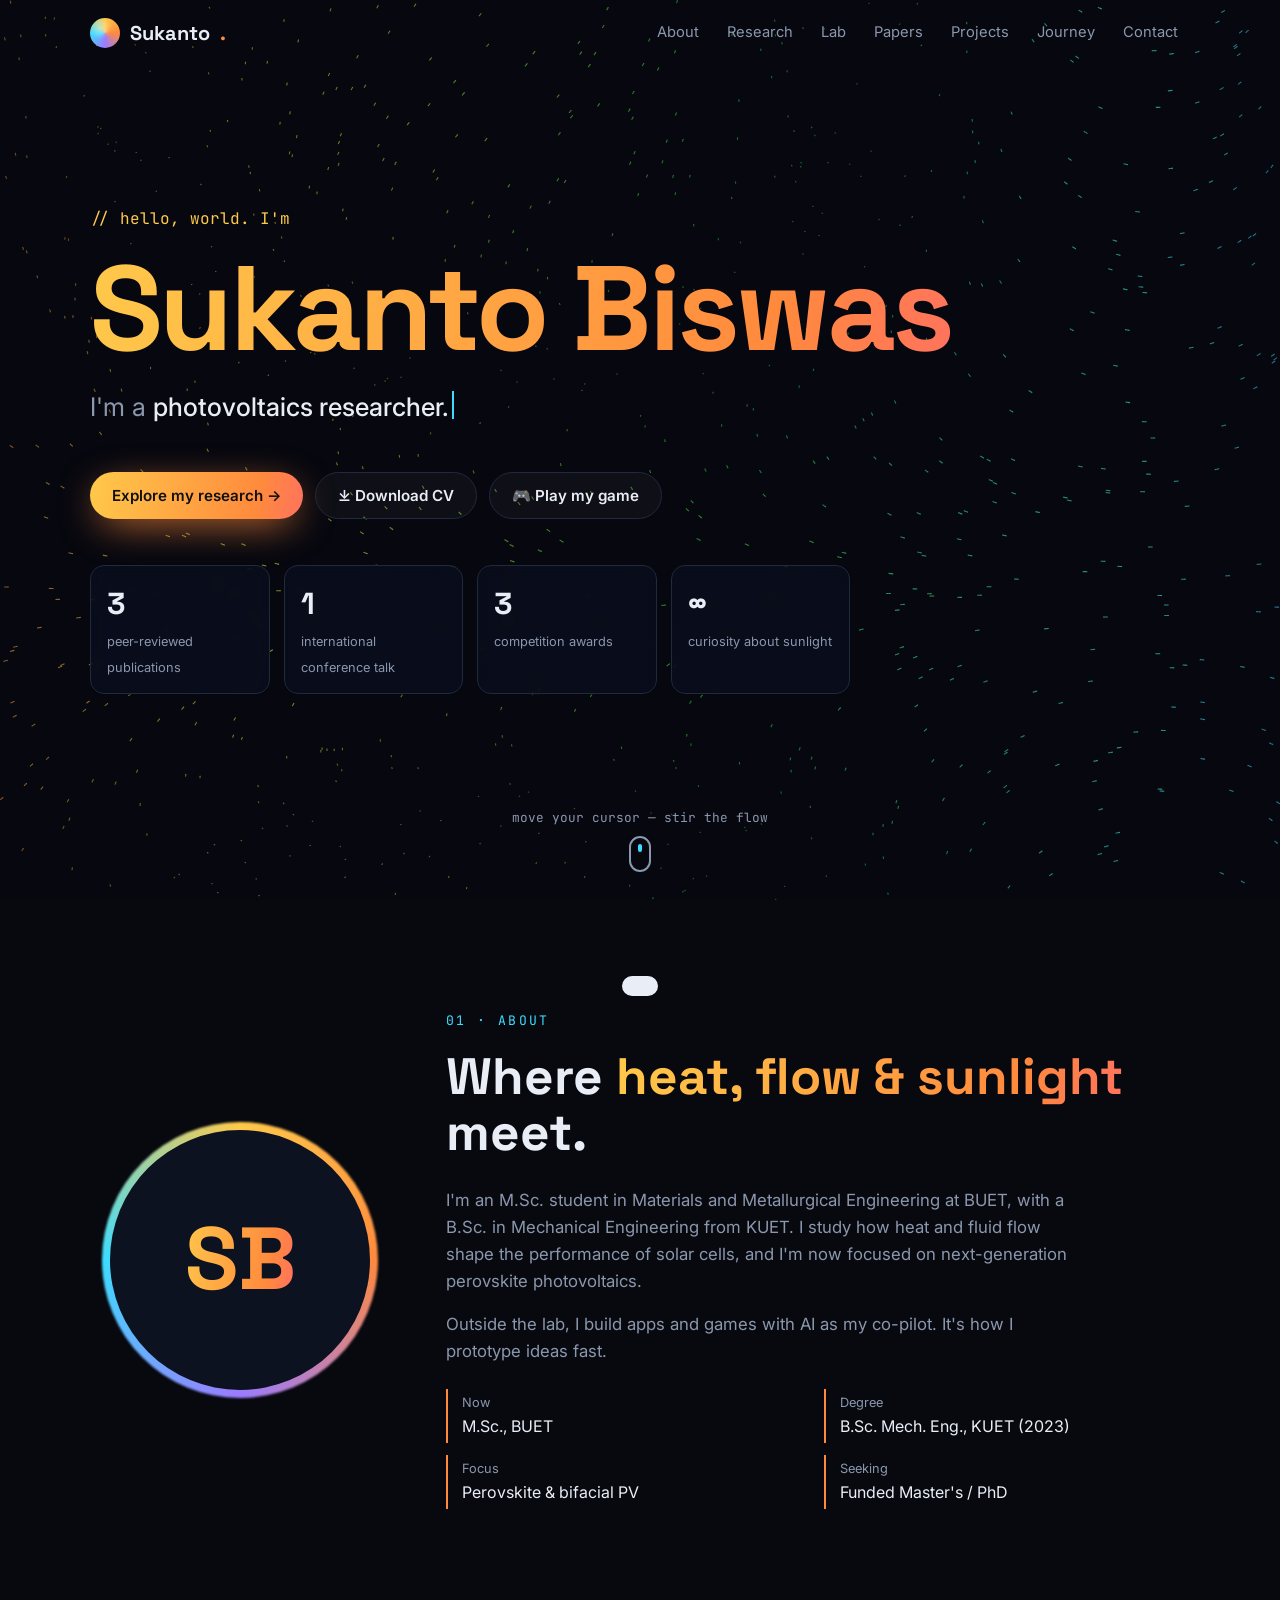
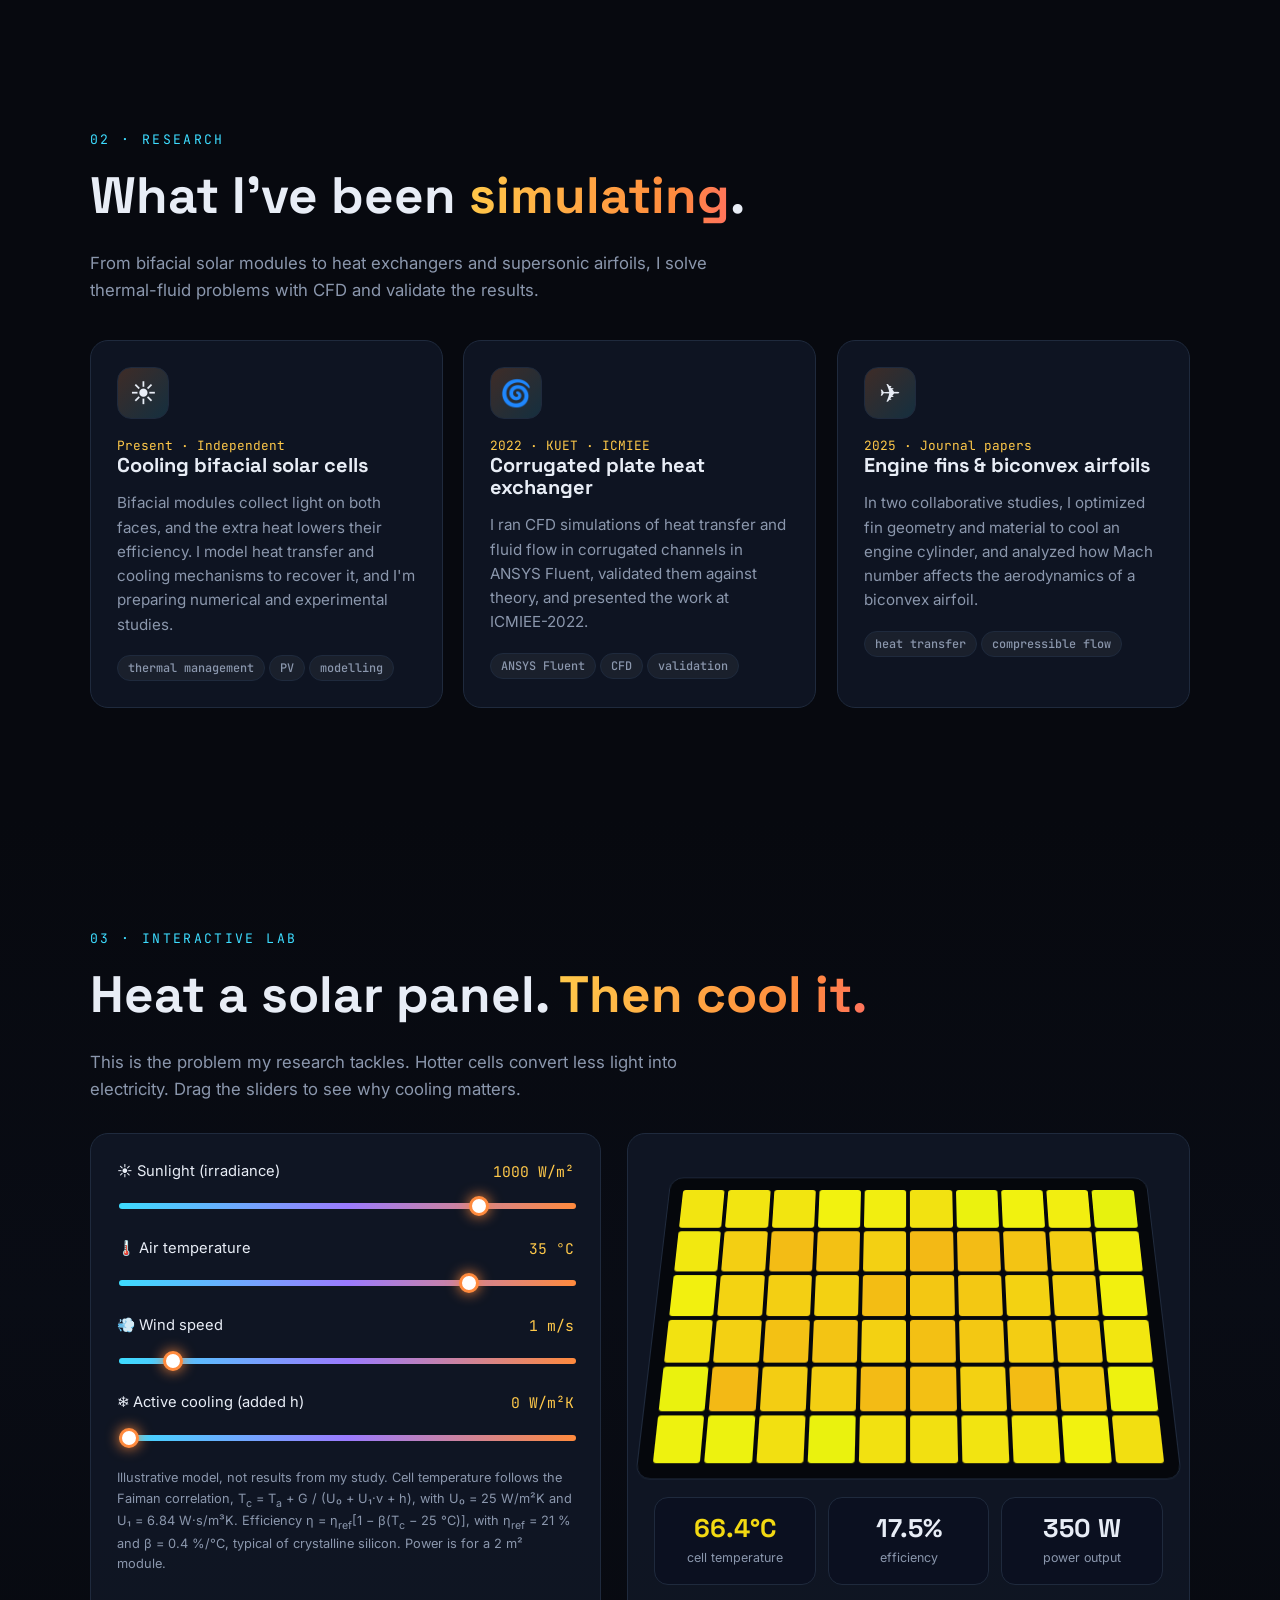
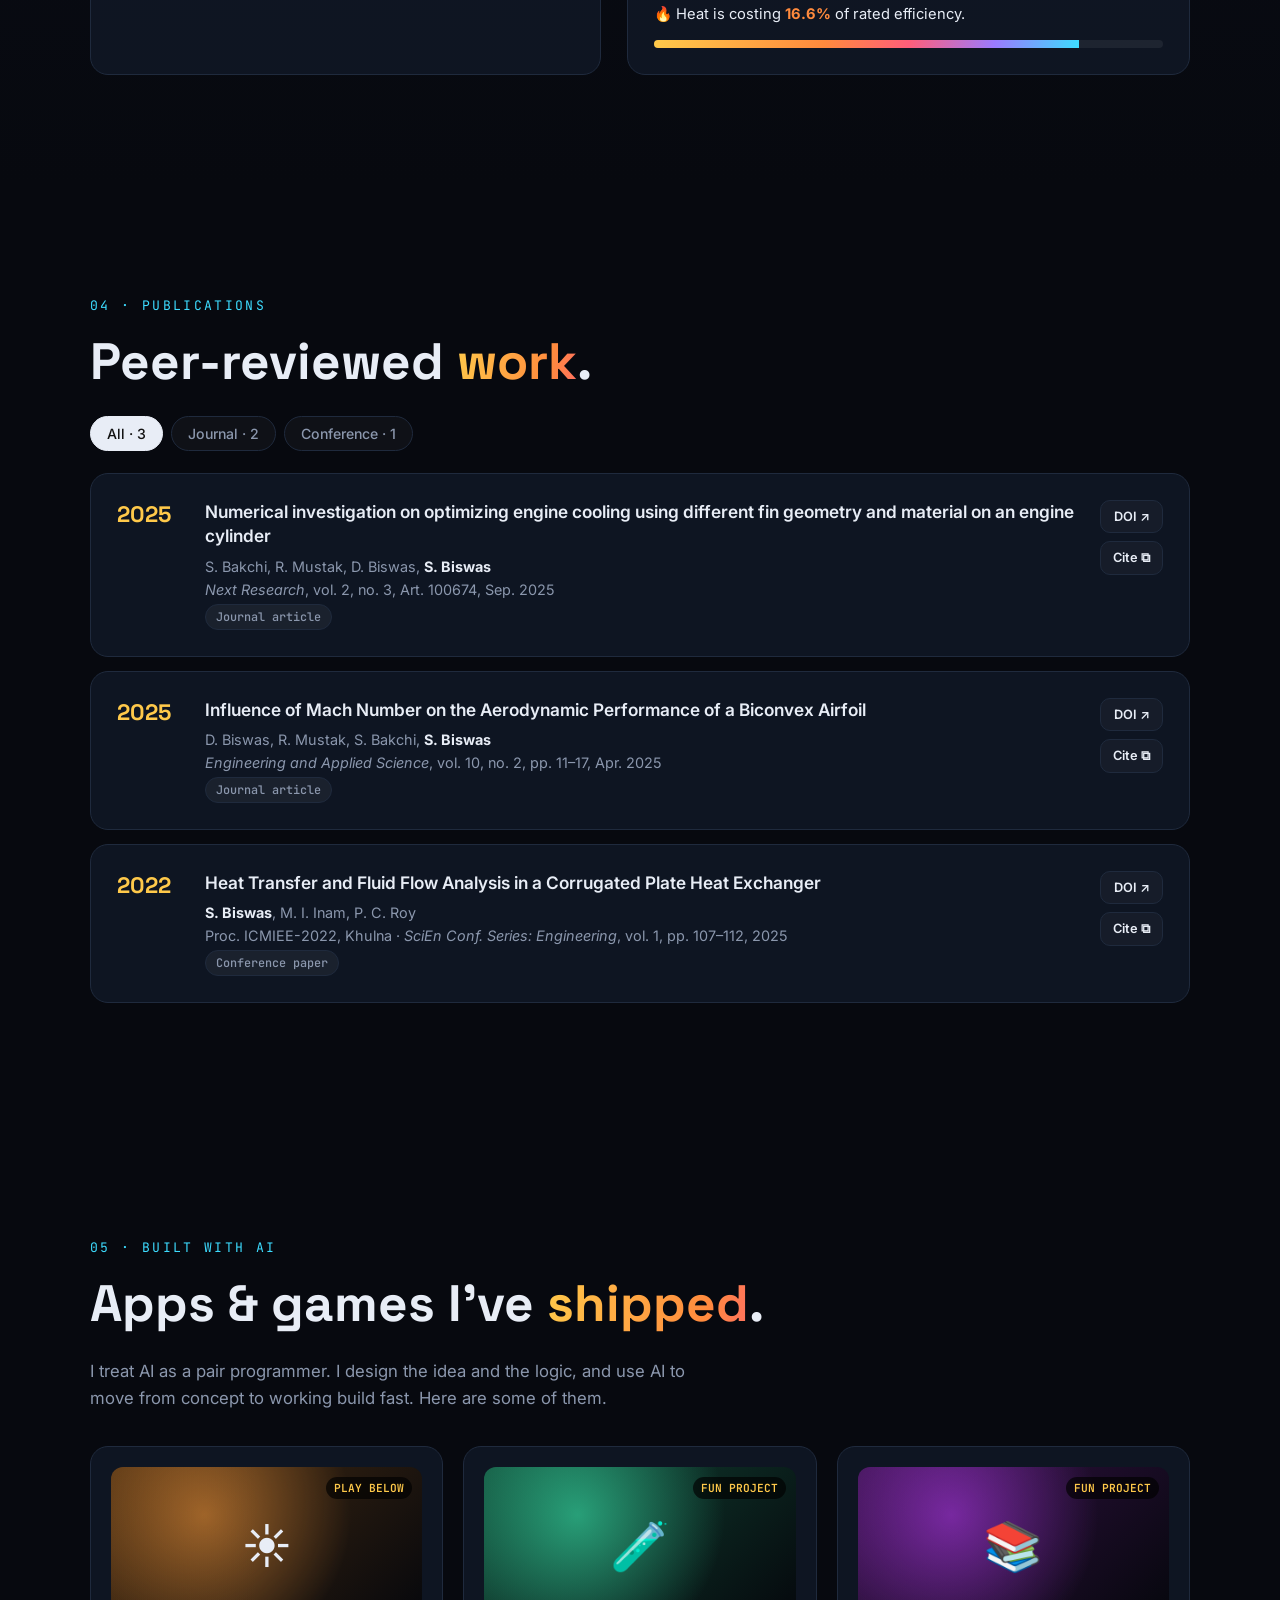
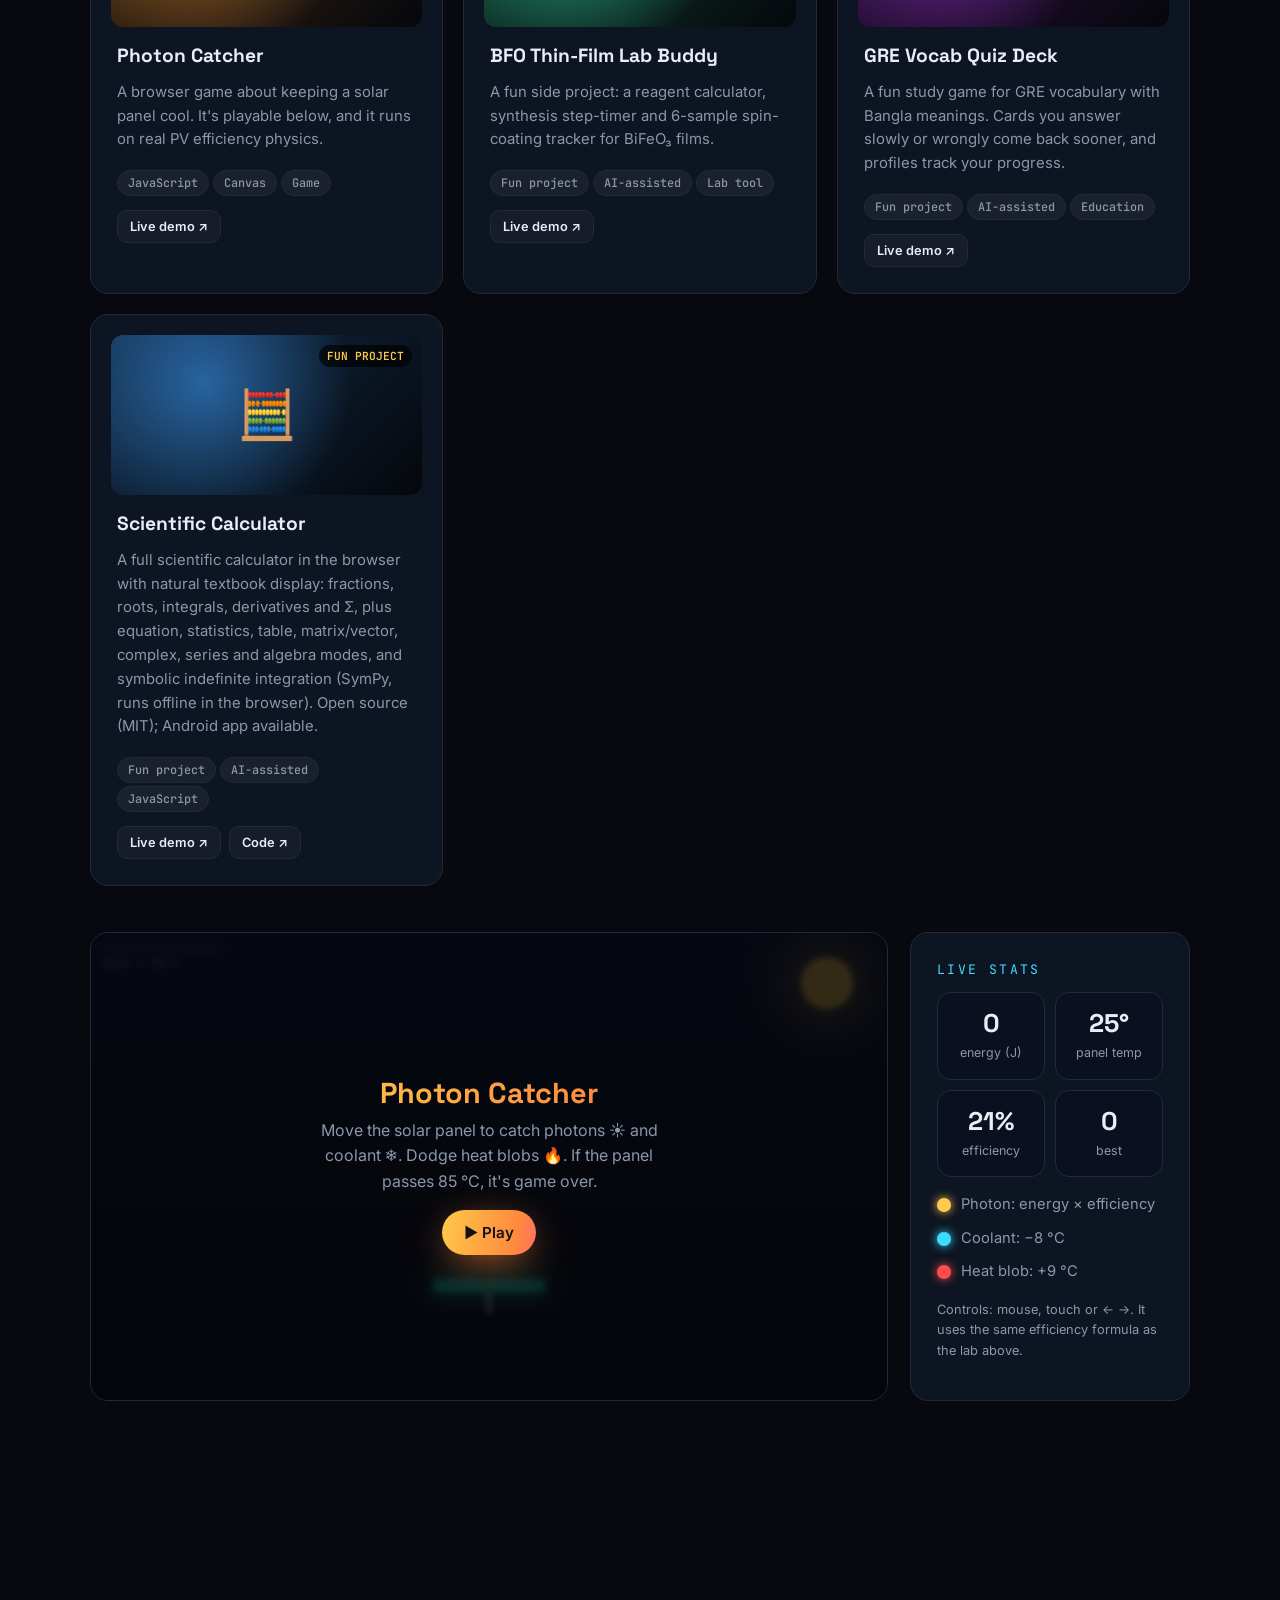
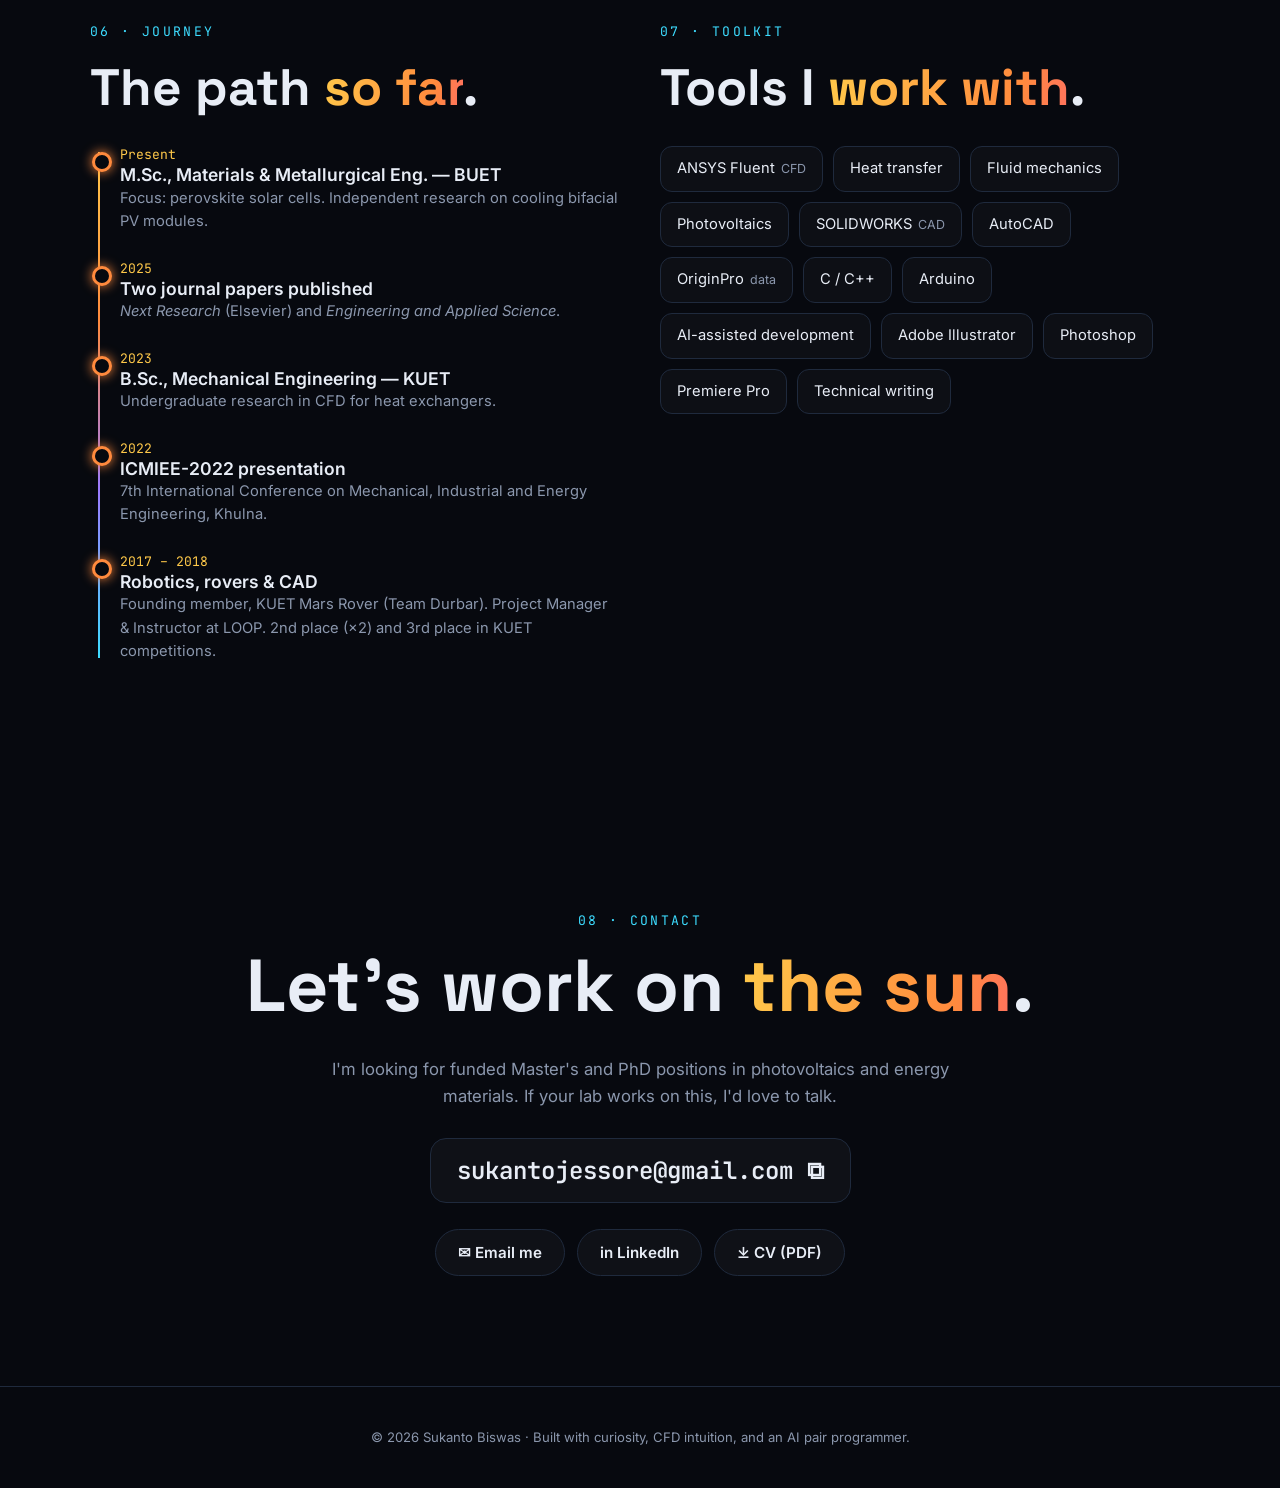
==== commit 6d7e96d4: "Update scientific calculator to v1.3 web version Adds series and algebra modes and symbolic indefini" ====
--- a/index.html
+++ b/index.html
@@ -415,7 +415,7 @@
   {title:'Photon Catcher',desc:'A browser game about keeping a solar panel cool. It\'s playable below, and it runs on real PV efficiency physics.',emoji:'☀️',tags:['JavaScript','Canvas','Game'],demo:'#gameWrap',code:'',hue:30,badge:'PLAY BELOW'},
   {title:'BFO Thin-Film Lab Buddy',desc:'A fun side project: a reagent calculator, synthesis step-timer and 6-sample spin-coating tracker for BiFeO₃ films.',emoji:'🧪',tags:['Fun project','AI-assisted','Lab tool'],demo:'bfo-suite.html',code:'',hue:160,badge:'FUN PROJECT'},
   {title:'GRE Vocab Quiz Deck',desc:'A fun study game for GRE vocabulary with Bangla meanings. Cards you answer slowly or wrongly come back sooner, and profiles track your progress.',emoji:'📚',tags:['Fun project','AI-assisted','Education'],demo:'gre-quiz.html',code:'',hue:280,badge:'FUN PROJECT'},
-  {title:'Scientific Calculator',desc:'A full scientific calculator in the browser with natural textbook display: fractions, roots, integrals, derivatives and Σ, plus equation, statistics, table, matrix/vector and complex modes.',emoji:'🧮',tags:['Fun project','AI-assisted','JavaScript'],demo:'scientific-calculator/',code:'',hue:210,badge:'FUN PROJECT'}
+  {title:'Scientific Calculator',desc:'A full scientific calculator in the browser with natural textbook display: fractions, roots, integrals, derivatives and Σ, plus equation, statistics, table, matrix/vector, complex, series and algebra modes, and symbolic indefinite integration (SymPy, runs offline in the browser). Open source (MIT); Android app available.',emoji:'🧮',tags:['Fun project','AI-assisted','JavaScript'],demo:'scientific-calculator/',code:'https://github.com/SUKANTO550/scientific-calculator',hue:210,badge:'FUN PROJECT'}
 ];
 
 /* ================= helpers ================= */
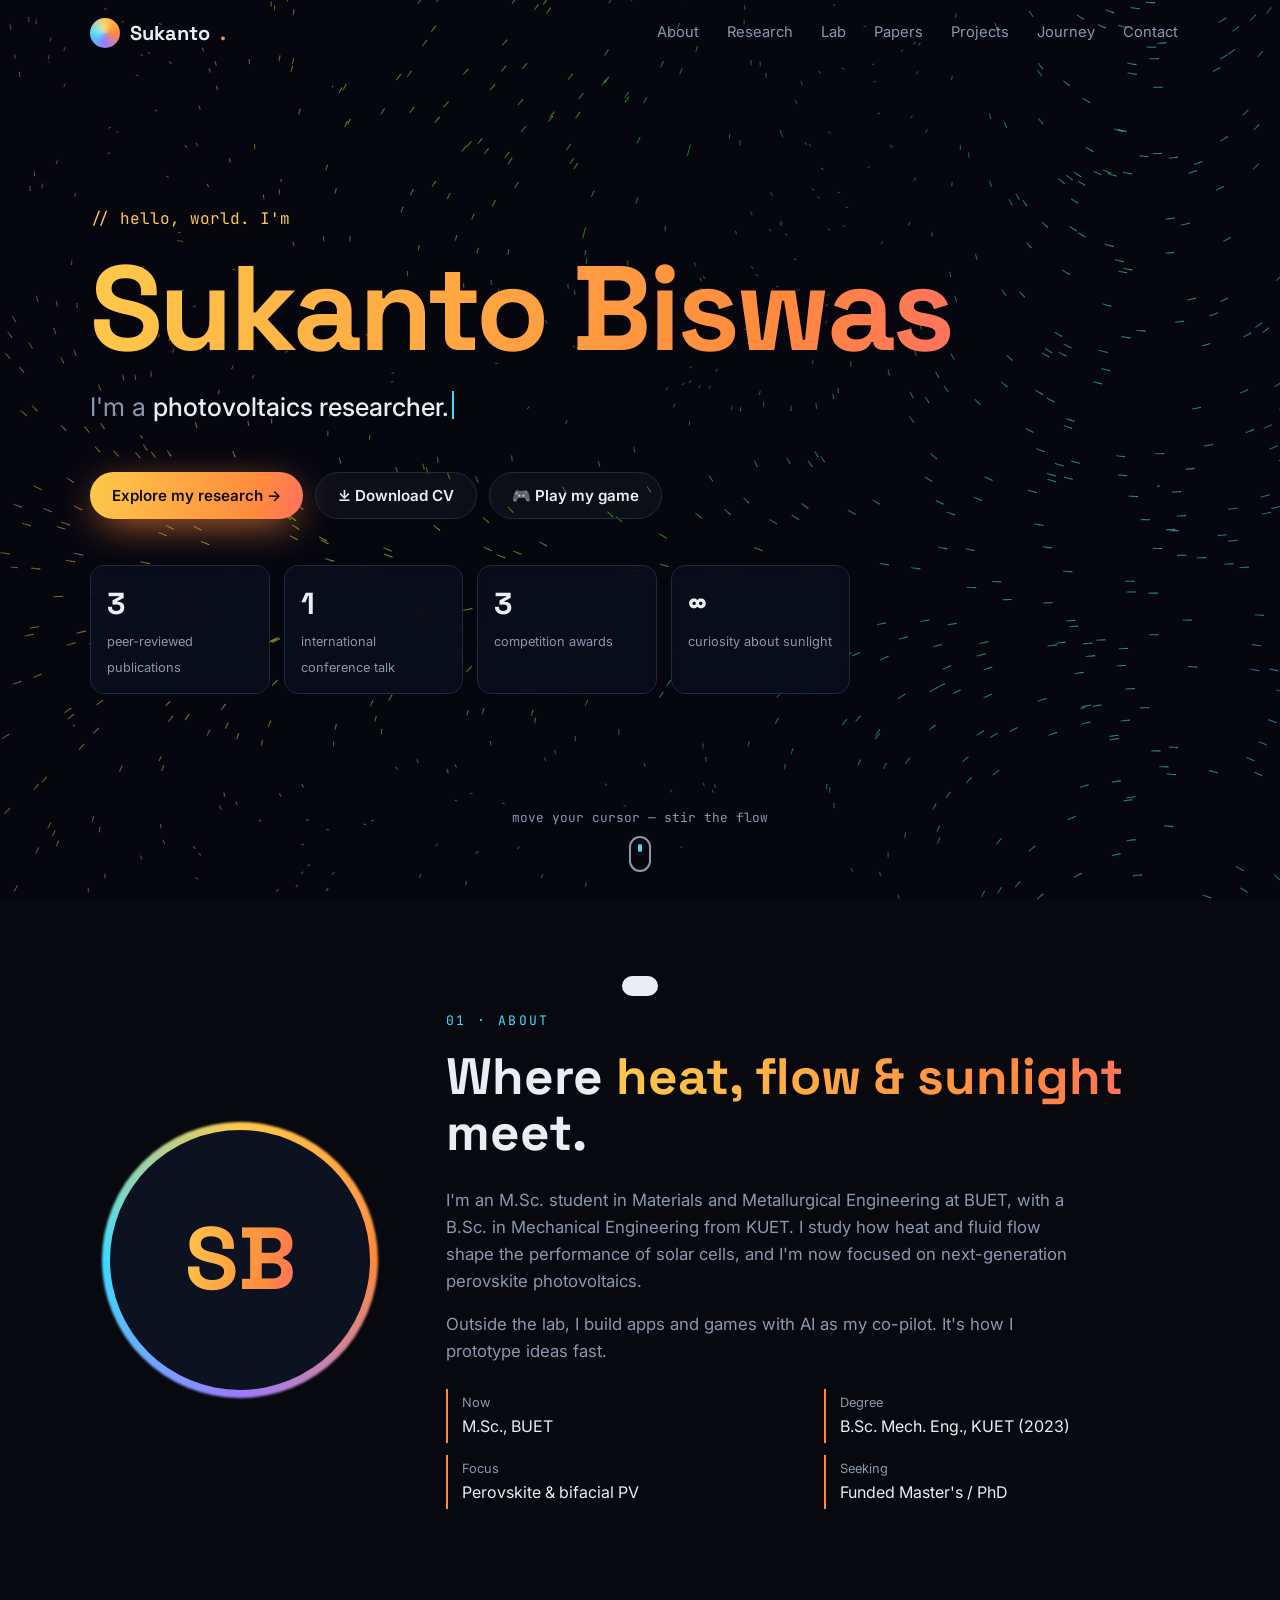
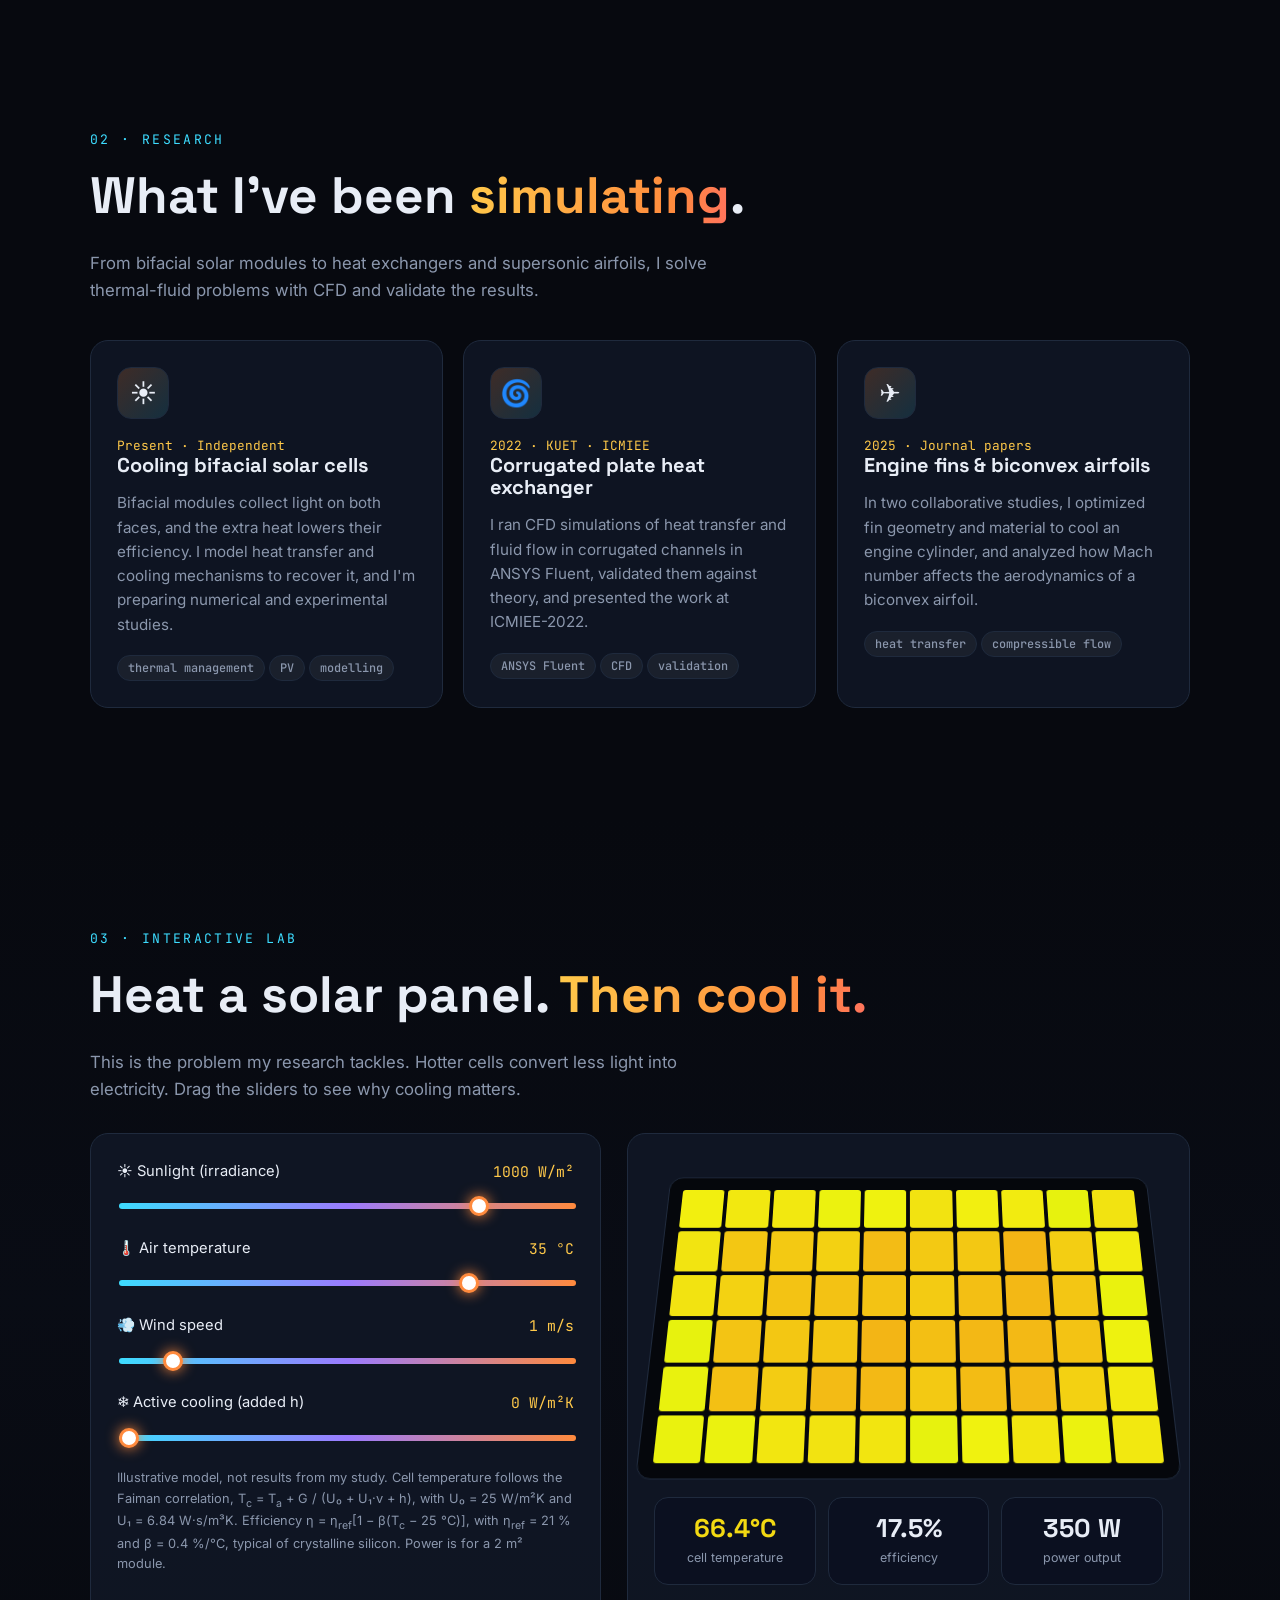
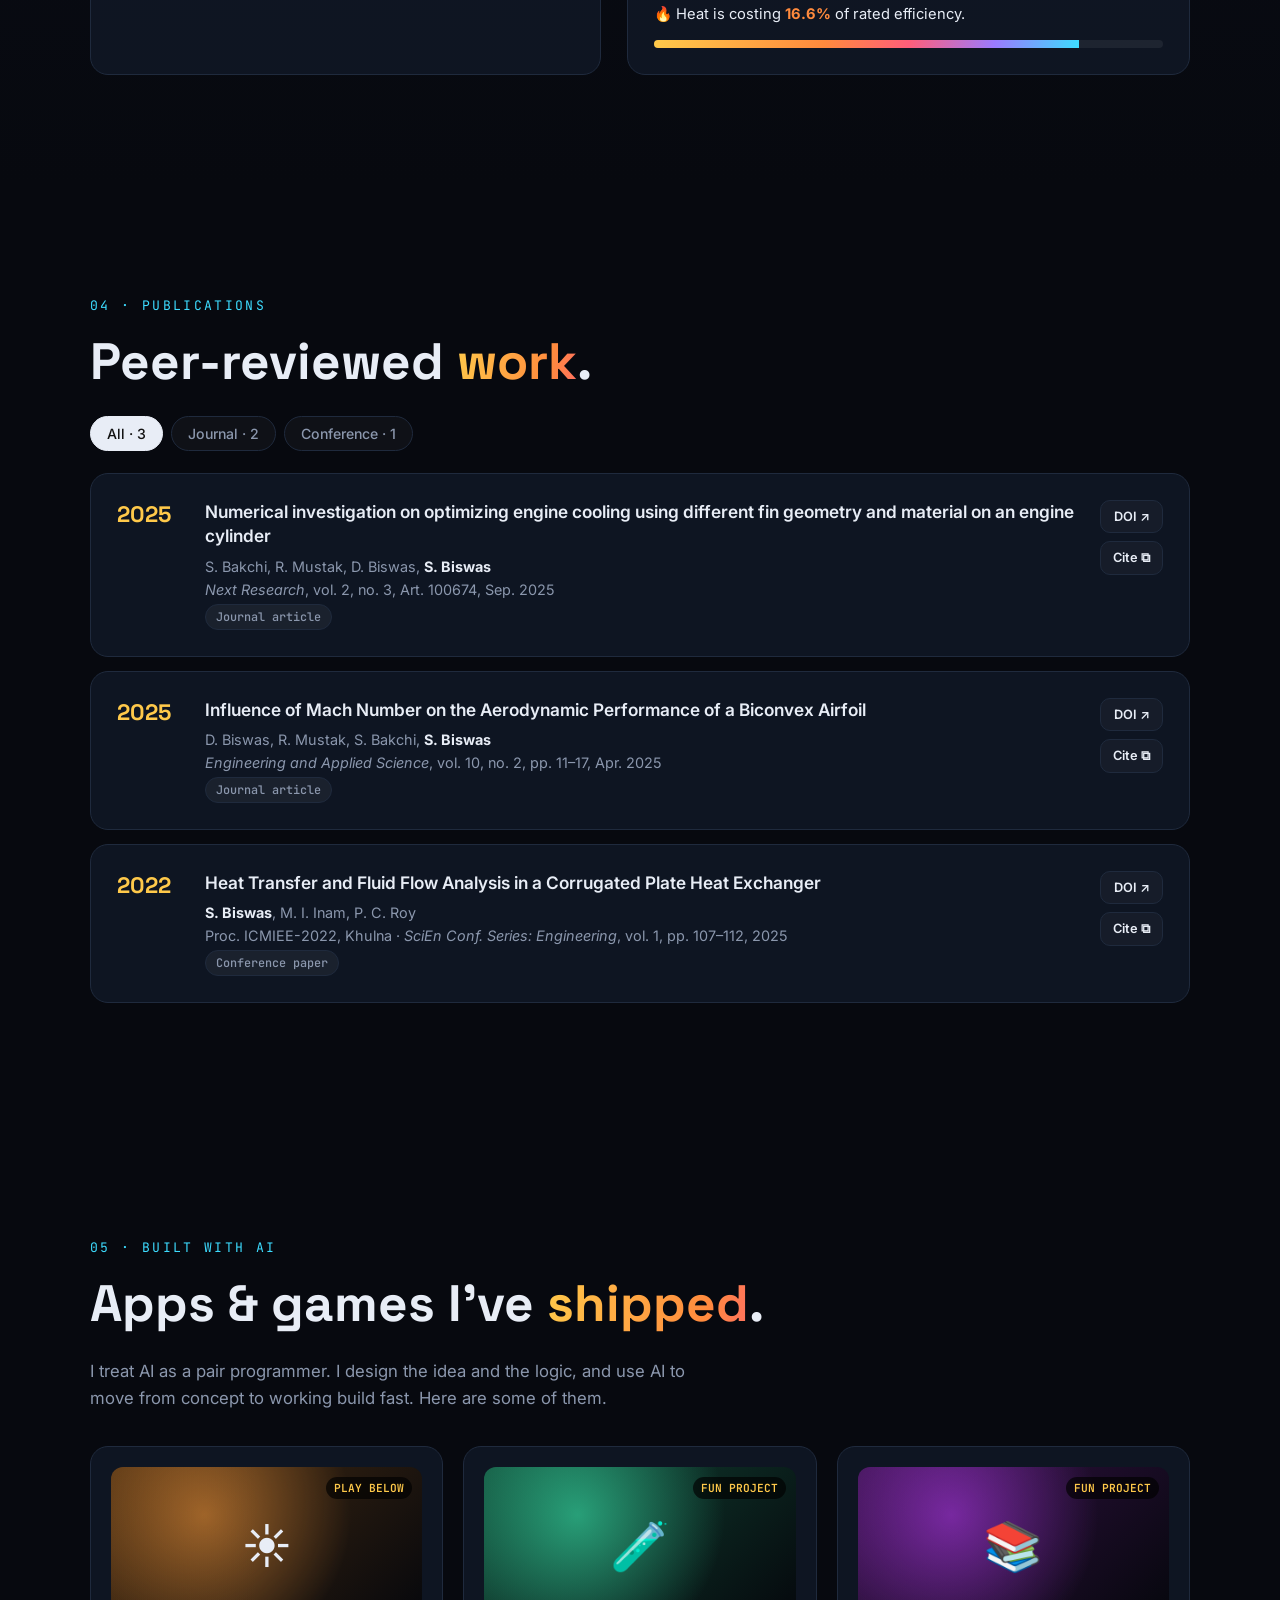
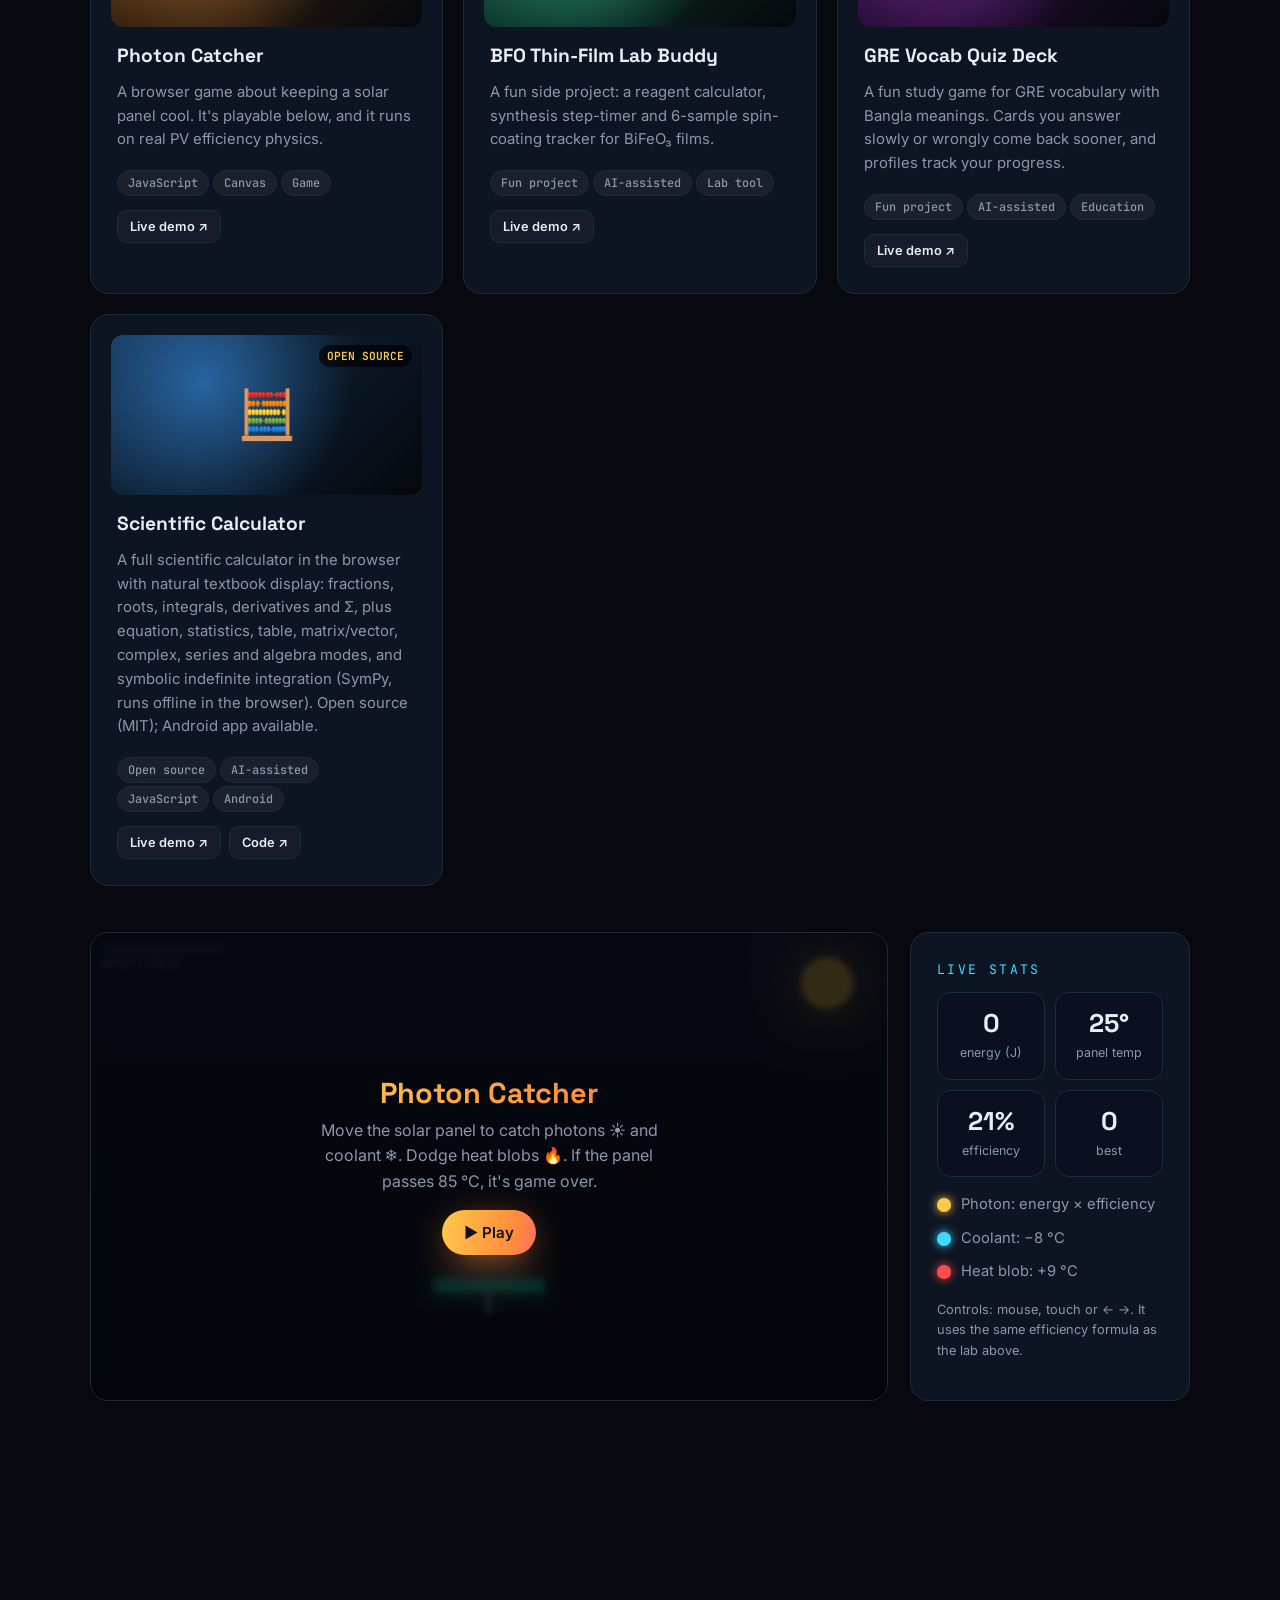
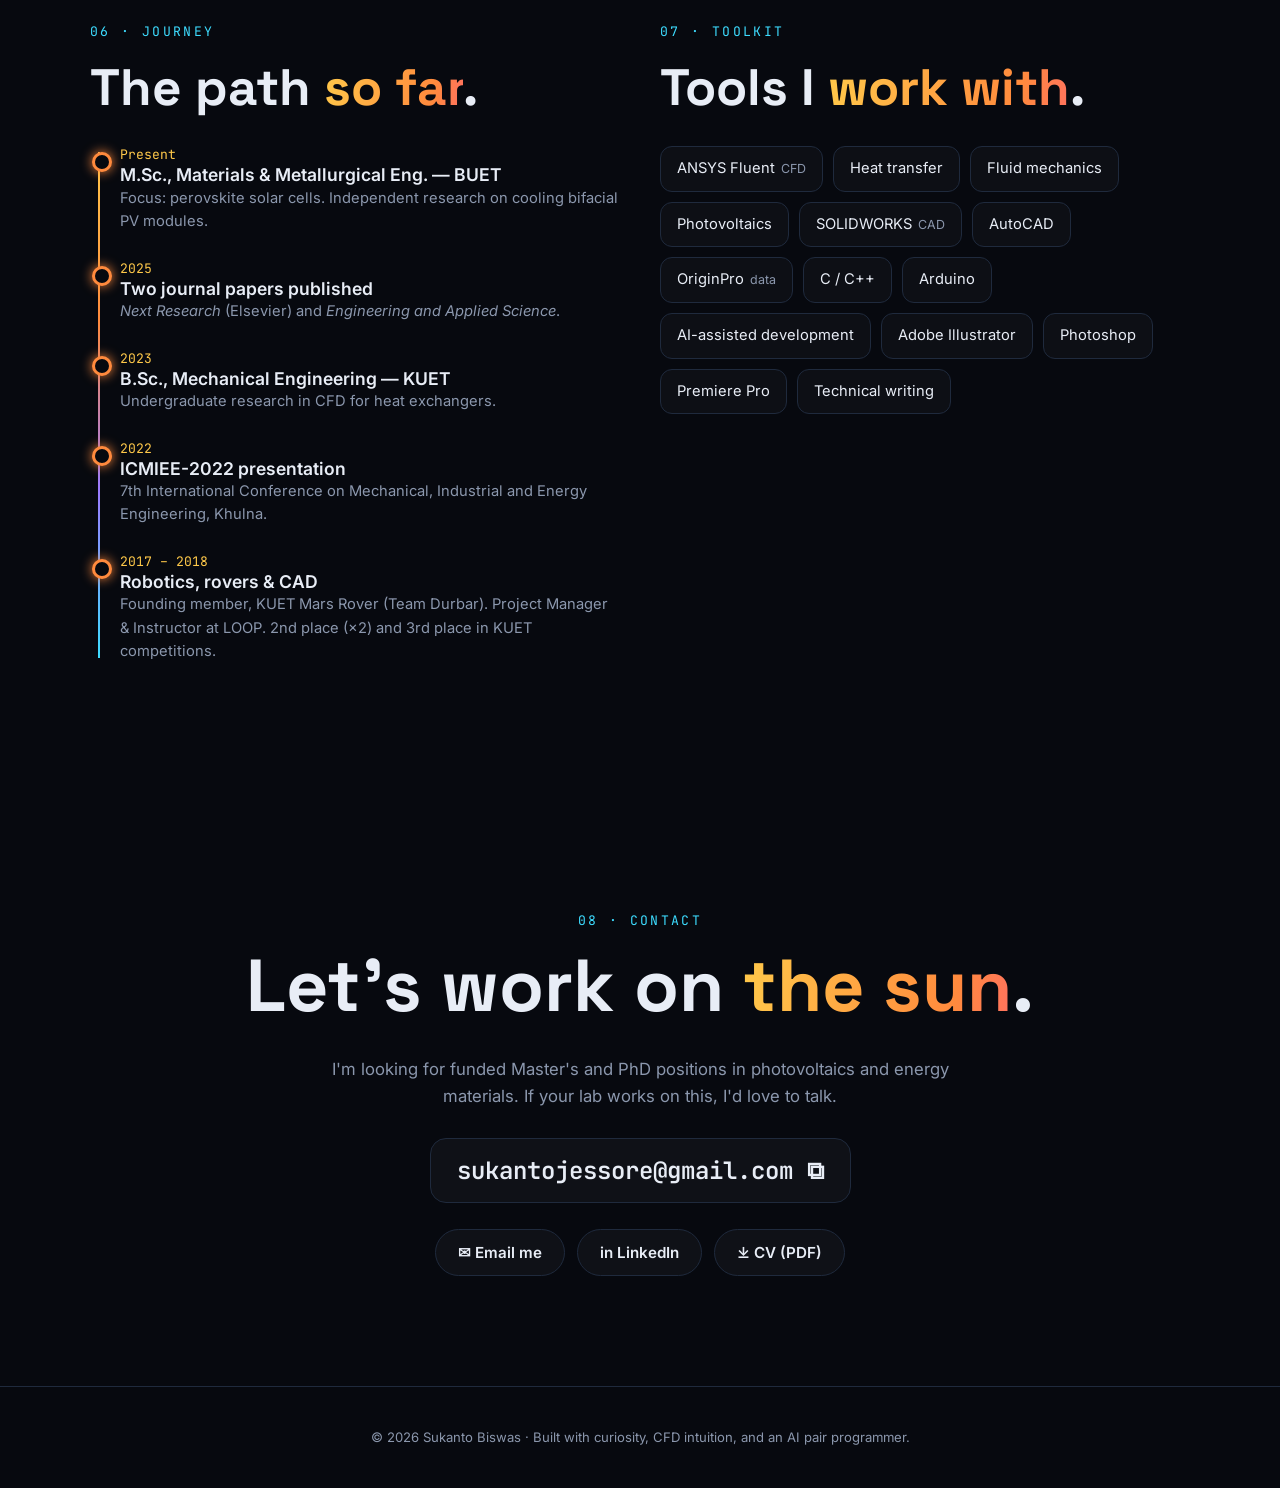
==== commit 81b32a29: "Move scientific calculator out of fun projects Co-Authored-By: Claude Opus 5.5 <noreply@anthropic.co" ====
--- a/index.html
+++ b/index.html
@@ -415,7 +415,7 @@
   {title:'Photon Catcher',desc:'A browser game about keeping a solar panel cool. It\'s playable below, and it runs on real PV efficiency physics.',emoji:'☀️',tags:['JavaScript','Canvas','Game'],demo:'#gameWrap',code:'',hue:30,badge:'PLAY BELOW'},
   {title:'BFO Thin-Film Lab Buddy',desc:'A fun side project: a reagent calculator, synthesis step-timer and 6-sample spin-coating tracker for BiFeO₃ films.',emoji:'🧪',tags:['Fun project','AI-assisted','Lab tool'],demo:'bfo-suite.html',code:'',hue:160,badge:'FUN PROJECT'},
   {title:'GRE Vocab Quiz Deck',desc:'A fun study game for GRE vocabulary with Bangla meanings. Cards you answer slowly or wrongly come back sooner, and profiles track your progress.',emoji:'📚',tags:['Fun project','AI-assisted','Education'],demo:'gre-quiz.html',code:'',hue:280,badge:'FUN PROJECT'},
-  {title:'Scientific Calculator',desc:'A full scientific calculator in the browser with natural textbook display: fractions, roots, integrals, derivatives and Σ, plus equation, statistics, table, matrix/vector, complex, series and algebra modes, and symbolic indefinite integration (SymPy, runs offline in the browser). Open source (MIT); Android app available.',emoji:'🧮',tags:['Fun project','AI-assisted','JavaScript'],demo:'scientific-calculator/',code:'https://github.com/SUKANTO550/scientific-calculator',hue:210,badge:'FUN PROJECT'}
+  {title:'Scientific Calculator',desc:'A full scientific calculator in the browser with natural textbook display: fractions, roots, integrals, derivatives and Σ, plus equation, statistics, table, matrix/vector, complex, series and algebra modes, and symbolic indefinite integration (SymPy, runs offline in the browser). Open source (MIT); Android app available.',emoji:'🧮',tags:['Open source','AI-assisted','JavaScript','Android'],demo:'scientific-calculator/',code:'https://github.com/SUKANTO550/scientific-calculator',hue:210,badge:'OPEN SOURCE'}
 ];
 
 /* ================= helpers ================= */
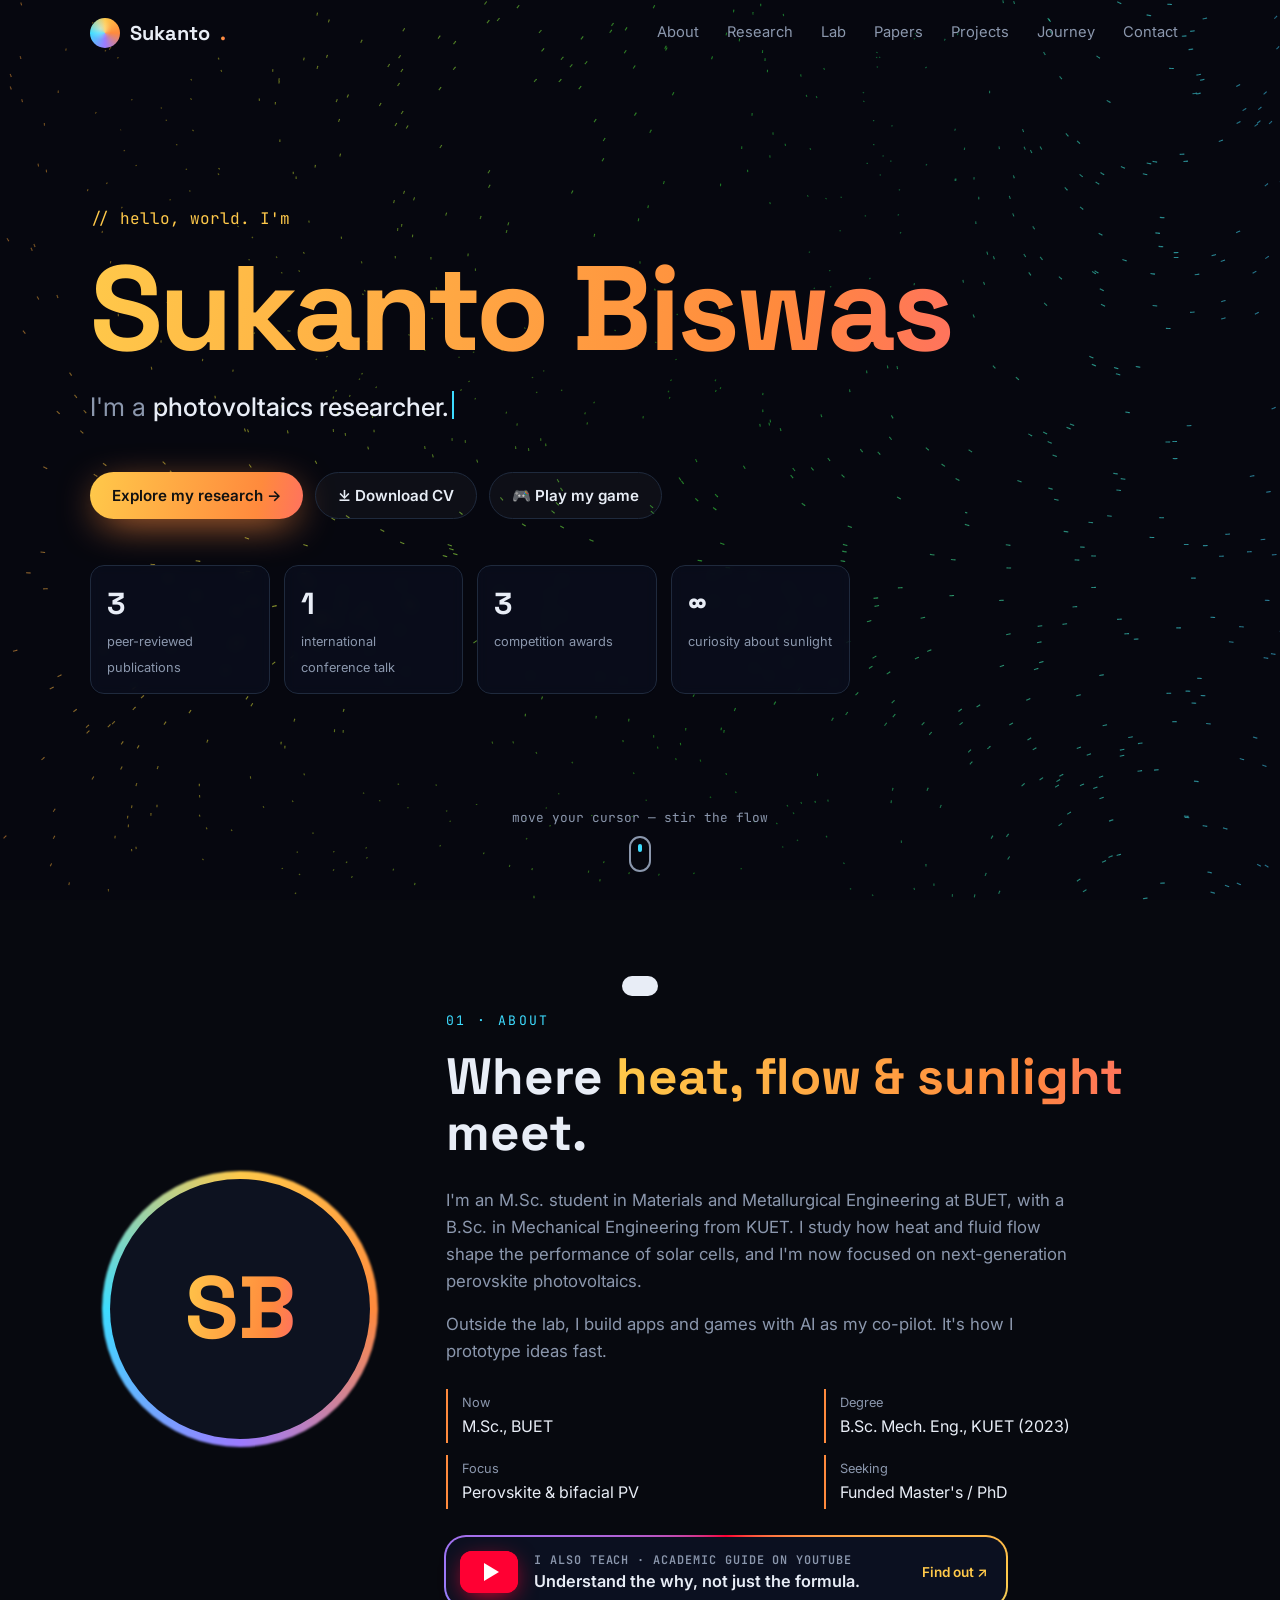
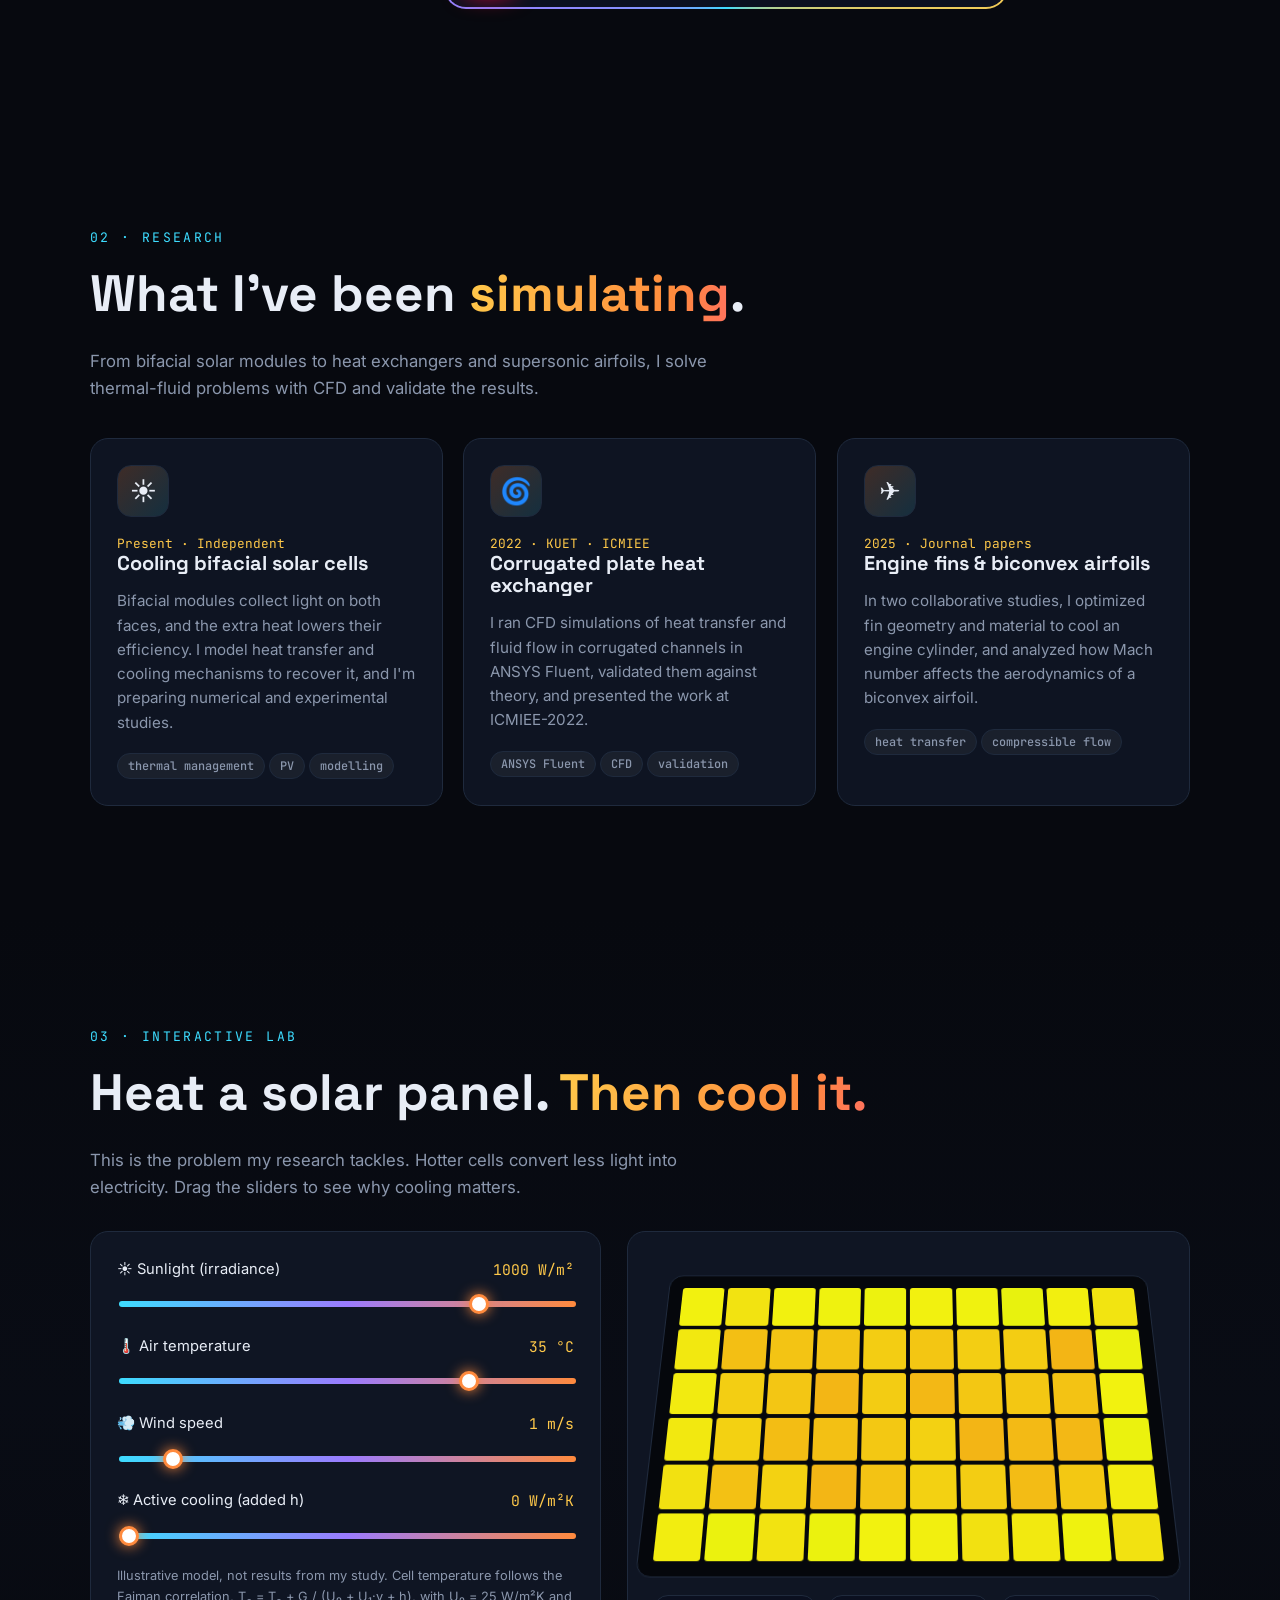
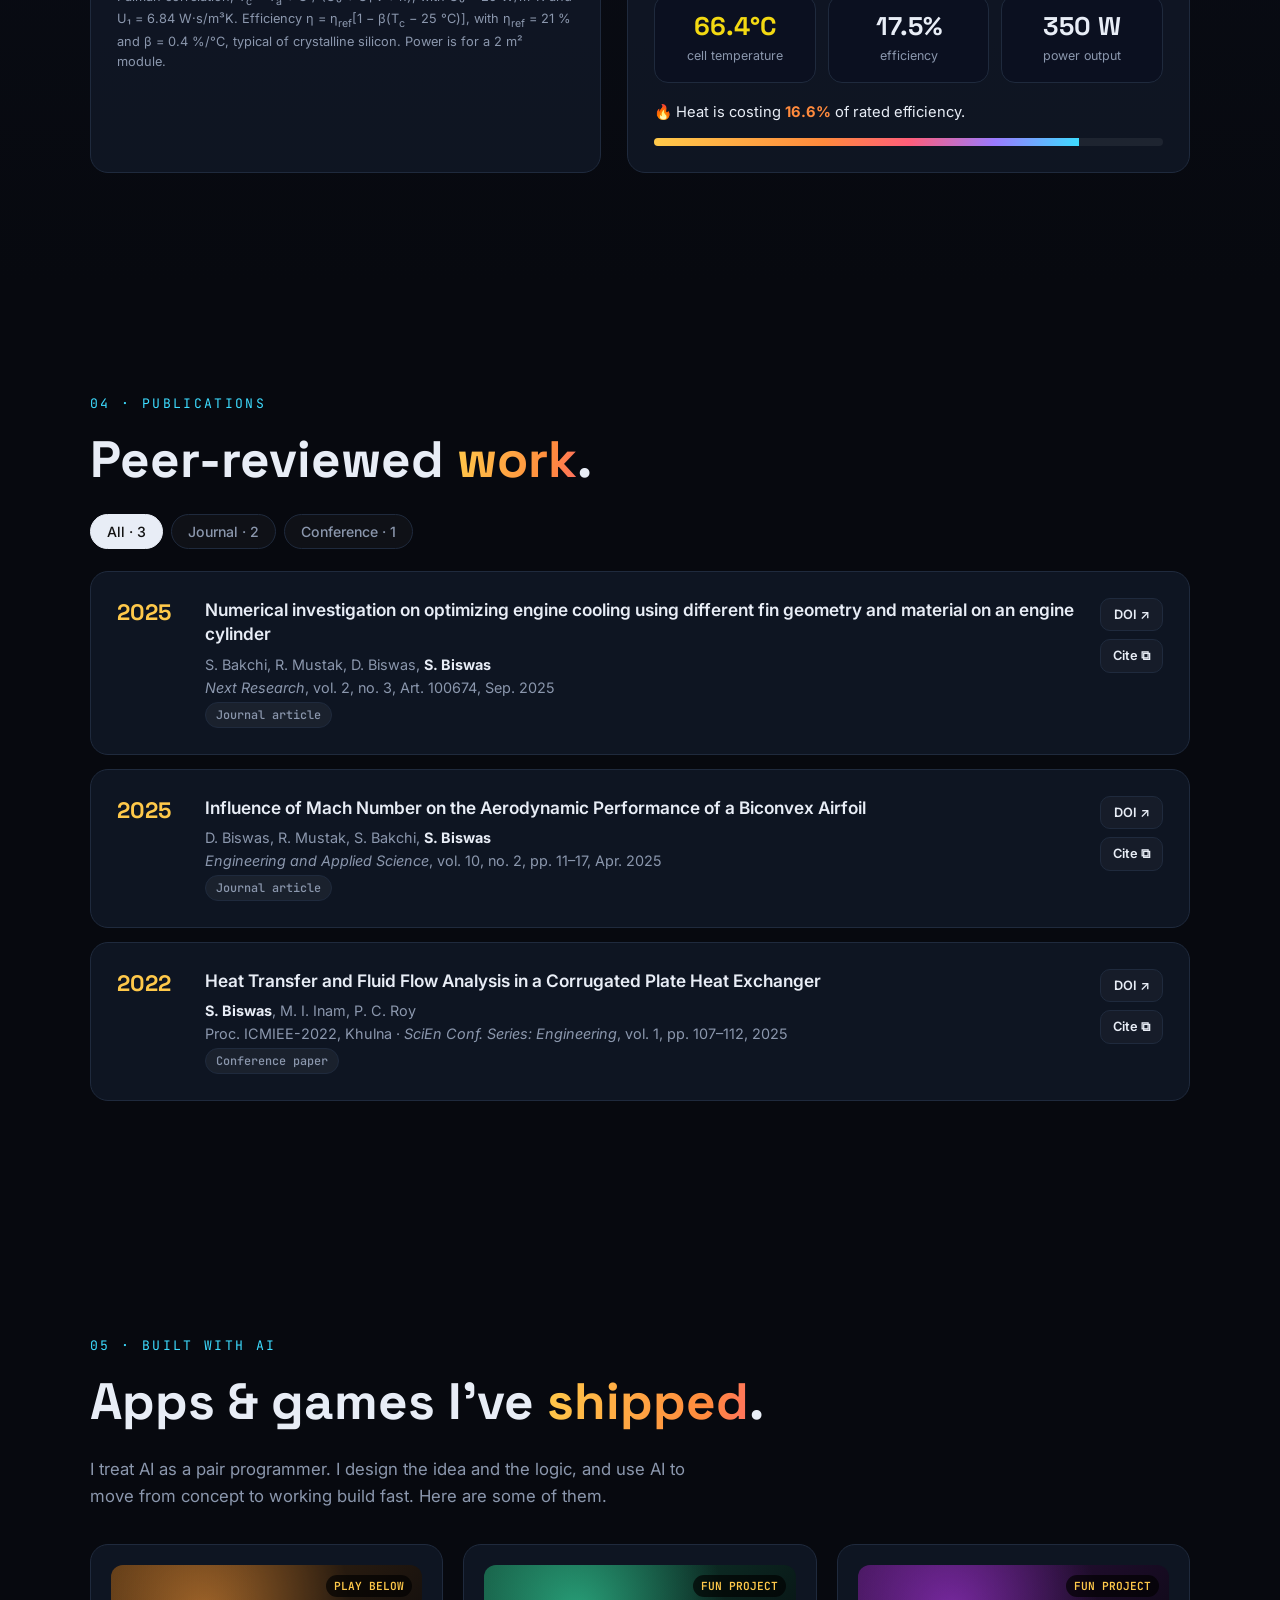
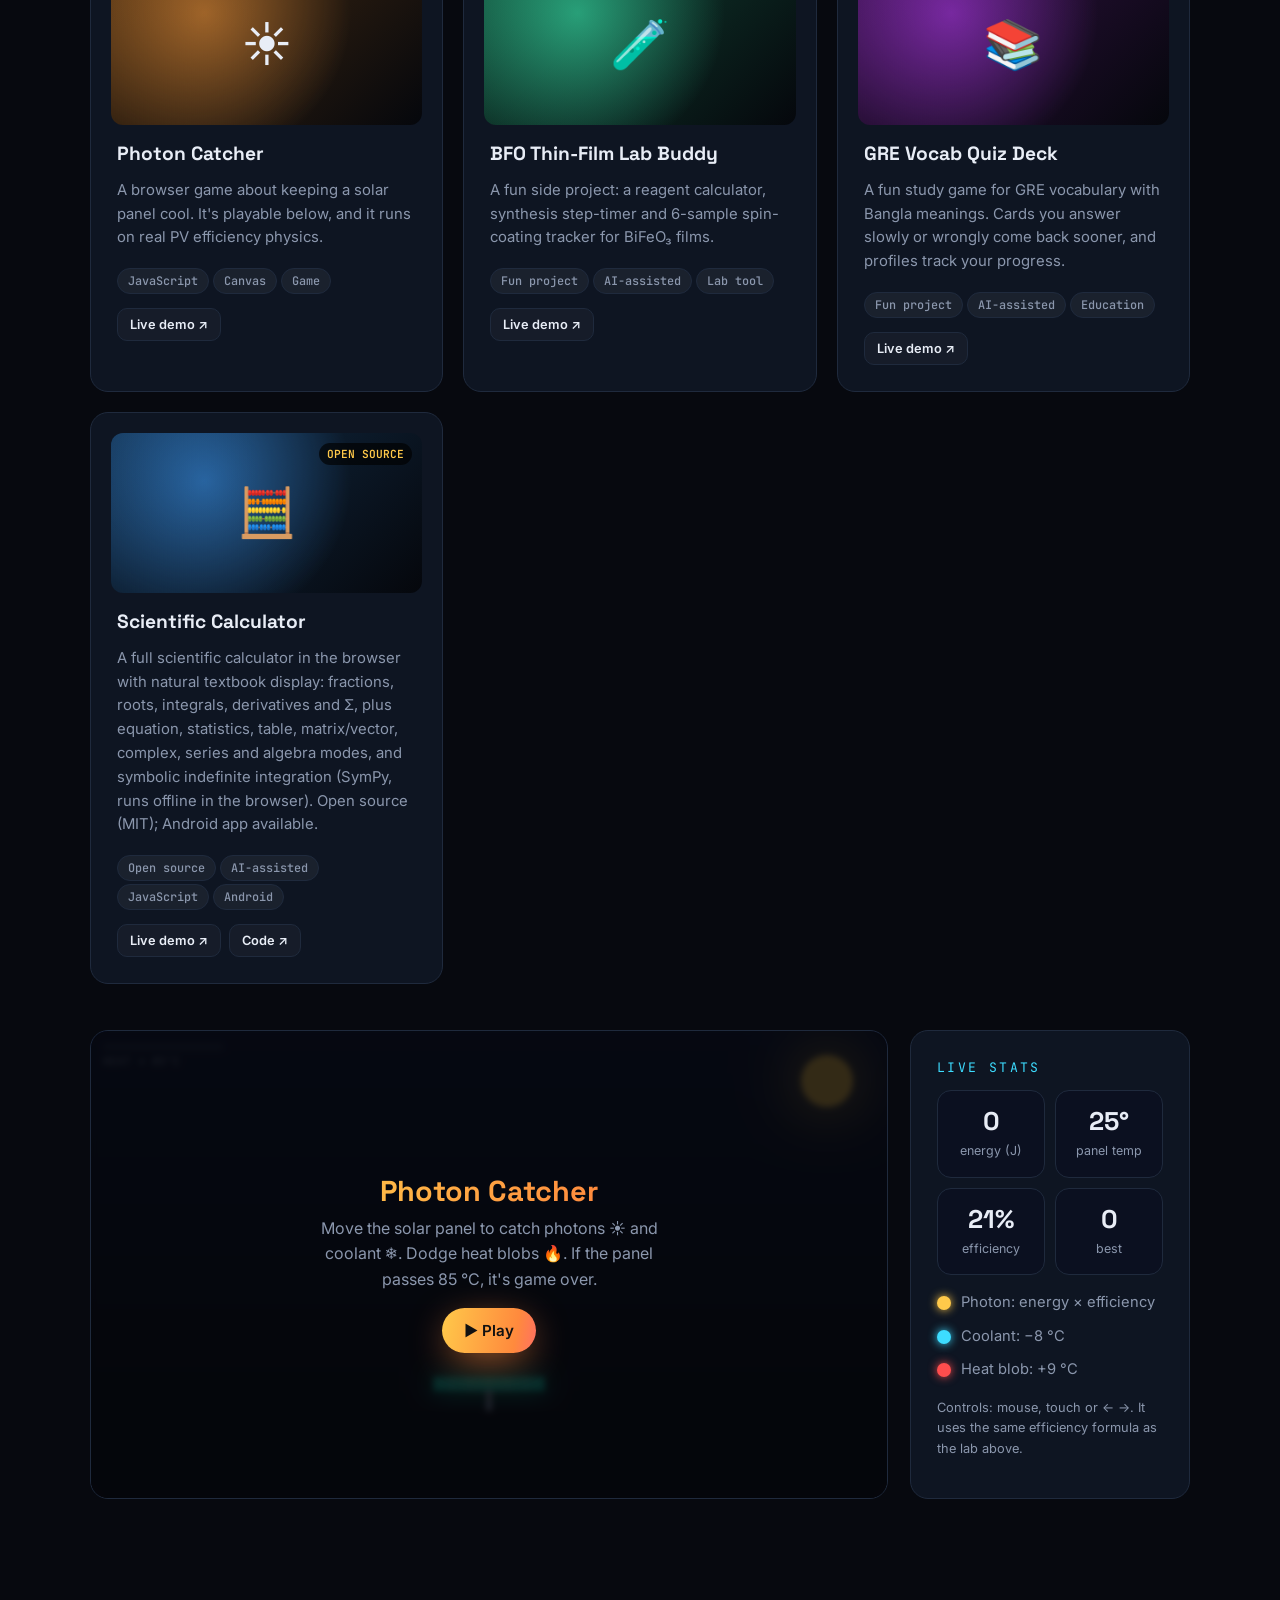
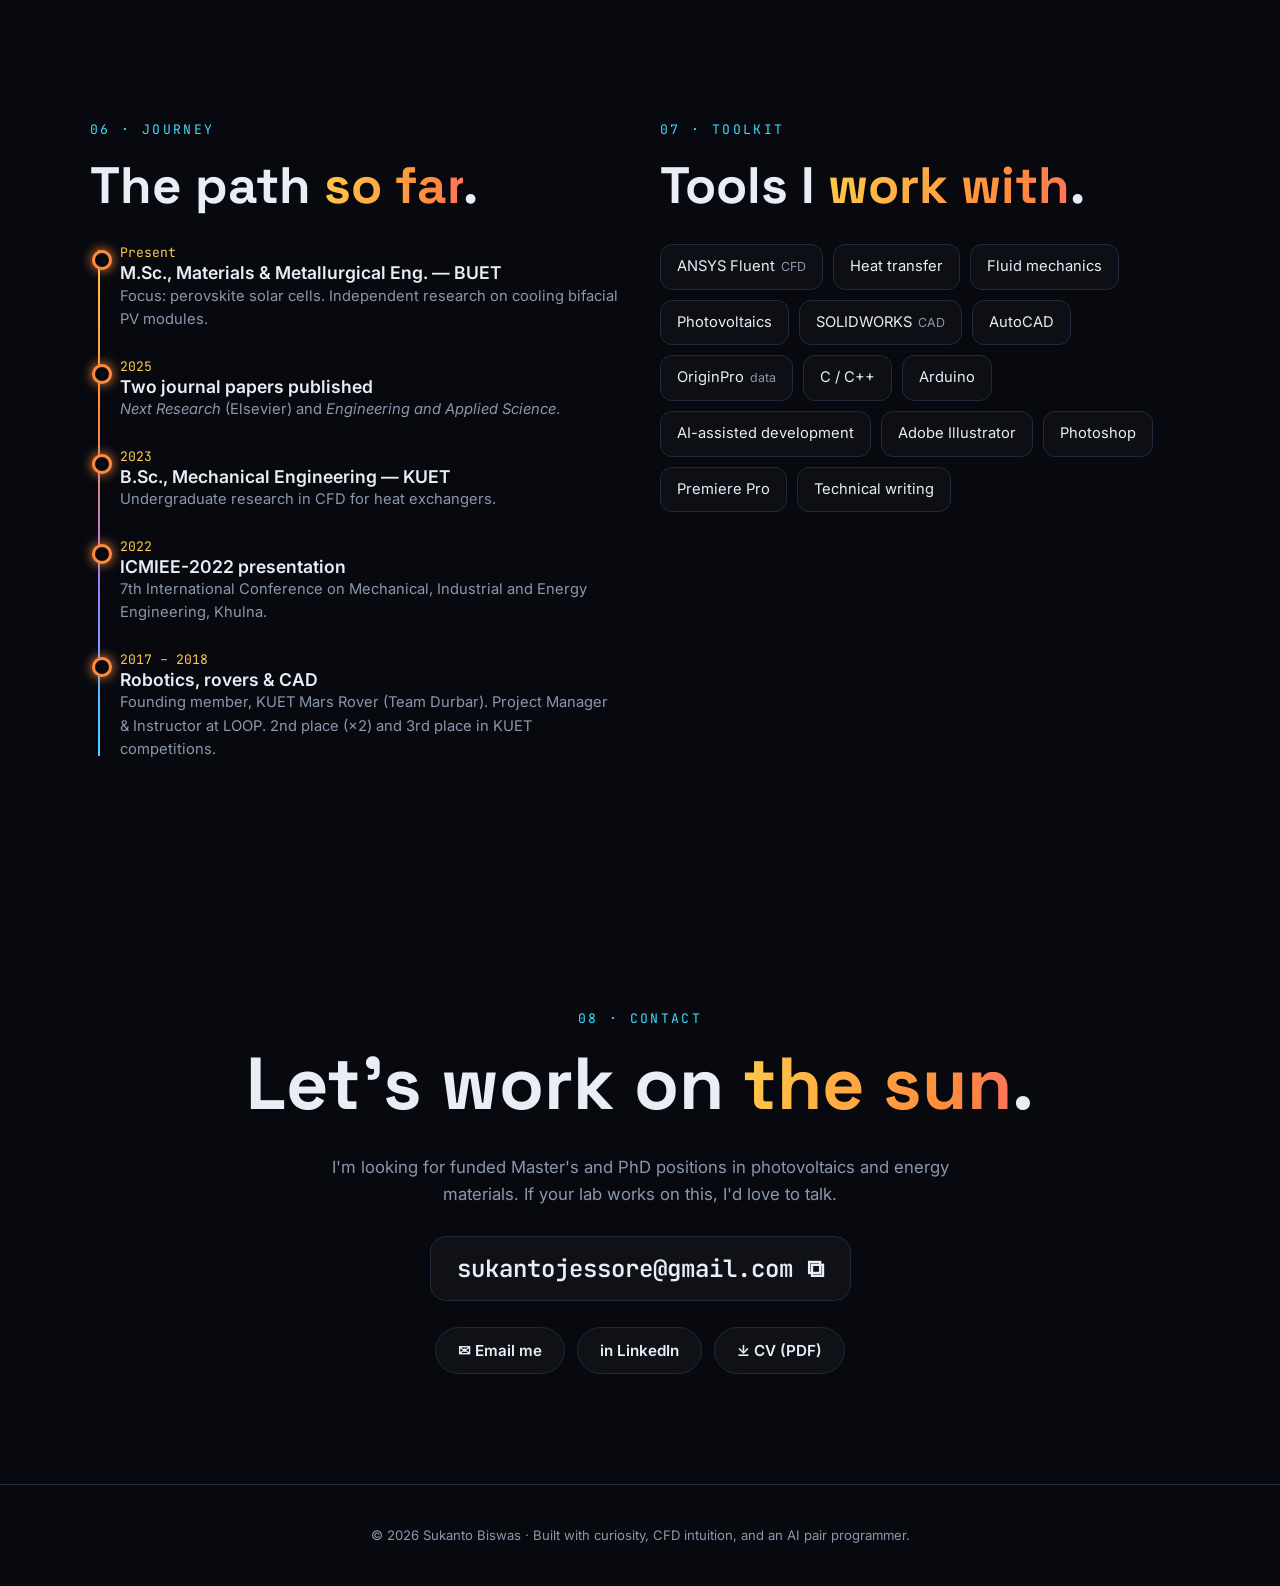
==== commit 21e25f03: "Add YouTube channel button to About Co-Authored-By: Claude Opus 5.5 <noreply@anthropic.com>" ====
--- a/index.html
+++ b/index.html
@@ -162,6 +162,26 @@
 .skill:hover{border-color:var(--cool);box-shadow:0 0 24px -6px var(--cool);transform:translateY(-3px)}
 .skill em{font-style:normal;color:var(--muted);font-size:.78rem;margin-left:6px}
 
+/* YouTube teaser button */
+.ytb{--a:0deg;position:relative;display:flex;align-items:center;gap:16px;margin-top:28px;max-width:560px;padding:14px 18px 14px 14px;border-radius:20px;text-decoration:none;color:var(--ink);background:#0b1020;isolation:isolate;transition:transform .25s}
+.ytb:before{content:"";position:absolute;inset:-2px;border-radius:22px;z-index:-1;background:conic-gradient(from var(--a),#ff0033,var(--sun),var(--cool),var(--violet),#ff0033);animation:ytspin 6s linear infinite}
+.ytb:after{content:"";position:absolute;inset:0;border-radius:20px;z-index:-1;background:#0b1020}
+@property --a{syntax:"<angle>";inherits:false;initial-value:0deg}
+@keyframes ytspin{to{--a:360deg}}
+.ytb:hover{transform:translateY(-3px)}
+.ytb:hover:before{filter:drop-shadow(0 0 18px #ff003366)}
+.ytb-play{position:relative;flex:none;width:58px;height:42px;border-radius:12px;background:#ff0033;display:grid;place-items:center;box-shadow:0 6px 24px -6px #ff0033}
+.ytb-play:before{content:"";position:absolute;inset:0;border-radius:12px;border:2px solid #ff0033;animation:ytping 2s ease-out infinite}
+@keyframes ytping{to{transform:scale(1.5);opacity:0}}
+.ytb-play i{width:0;height:0;border-left:15px solid #fff;border-top:9px solid transparent;border-bottom:9px solid transparent;margin-left:4px;transition:transform .25s}
+.ytb:hover .ytb-play i{transform:scale(1.2)}
+.ytb-txt{flex:1;min-width:0}
+.ytb-txt small{display:block;font:600 .74rem "JetBrains Mono";letter-spacing:.08em;text-transform:uppercase;color:var(--muted)}
+.ytb-txt b{display:block;font:600 1.02rem Inter;line-height:1.35;margin-top:2px;transition:opacity .35s,transform .35s}
+.ytb-txt b.out{opacity:0;transform:translateY(6px)}
+.ytb-go{flex:none;font:600 .85rem Inter;color:var(--sun);white-space:nowrap}
+@media (max-width:520px){.ytb-go{display:none}}
+
 /* contact */
 #contact{text-align:center}
 .big{font-size:clamp(2.2rem,6vw,4.6rem);margin:.2em 0 .4em}
@@ -246,6 +266,11 @@
       <div class="fact"><small>Focus</small>Perovskite & bifacial PV</div>
       <div class="fact"><small>Seeking</small>Funded Master's / PhD</div>
     </div>
+    <a class="ytb" href="https://www.youtube.com/@AcademicGuideBySukanto" target="_blank" rel="noopener" aria-label="Academic Guide by Sukanto on YouTube: concept videos in Bangla">
+      <span class="ytb-play"><i></i></span>
+      <span class="ytb-txt"><small>I also teach · Academic Guide on YouTube</small><b id="ytQ">Tough concepts, explained simply.</b></span>
+      <span class="ytb-go">Find out ↗</span>
+    </a>
   </div>
 </div></section>
 
@@ -553,6 +578,10 @@
  $('#overlay').style.display='grid';$('#startBtn').onclick=start}
 function start(){$('#overlay').style.display='none';reset();run=true;requestAnimationFrame(step)}
 $('#startBtn').onclick=start;size();reset();draw();})();
+/* ================= YouTube teaser: rotating lines ================= */
+(()=>{const Q=['Tough concepts, explained simply.','Understand the why, not just the formula.','Step-by-step lessons, in Bangla.','Learn it once. Understand it for good.','Free academic videos. Press play.'];
+ const el=$('#ytQ');if(!el||reduce)return;let i=0;
+ setInterval(()=>{el.classList.add('out');setTimeout(()=>{i=(i+1)%Q.length;el.textContent=Q[i];el.classList.remove('out')},350)},3200)})();
 </script>
 </body>
 </html>
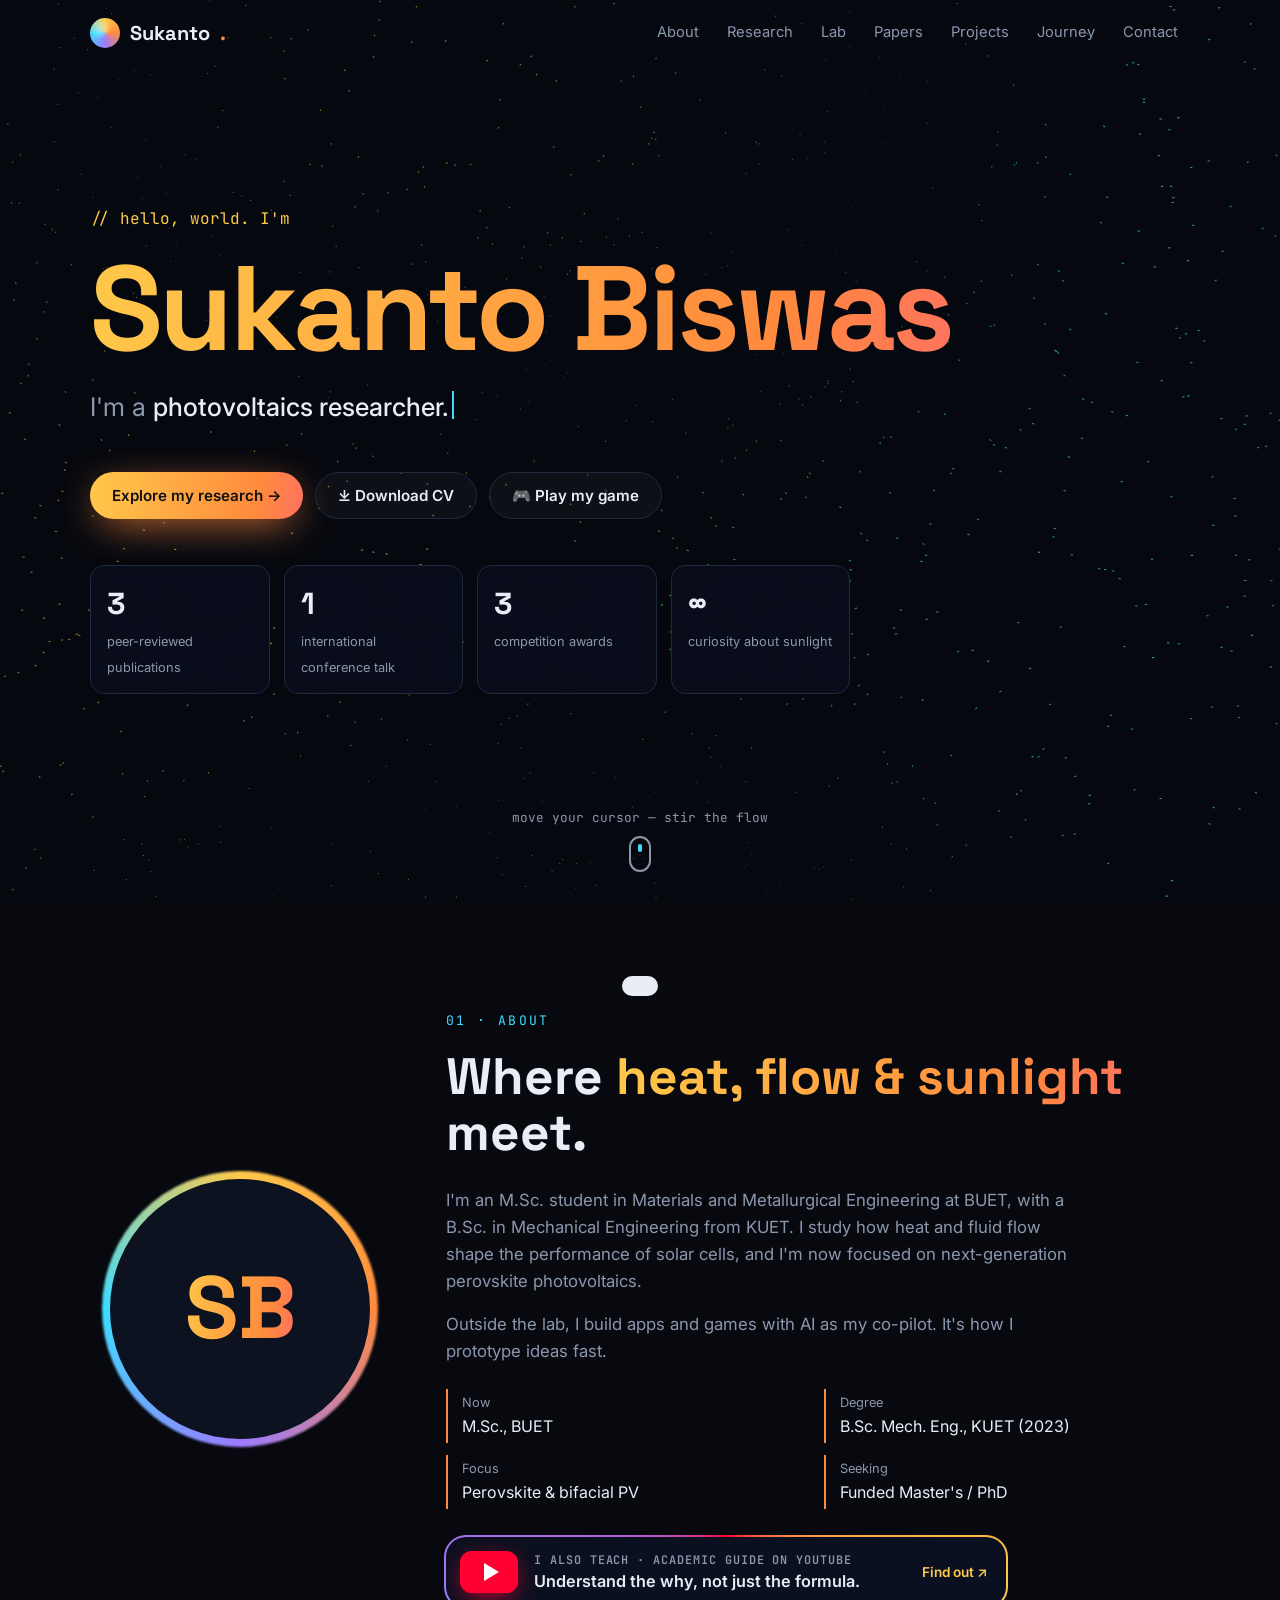
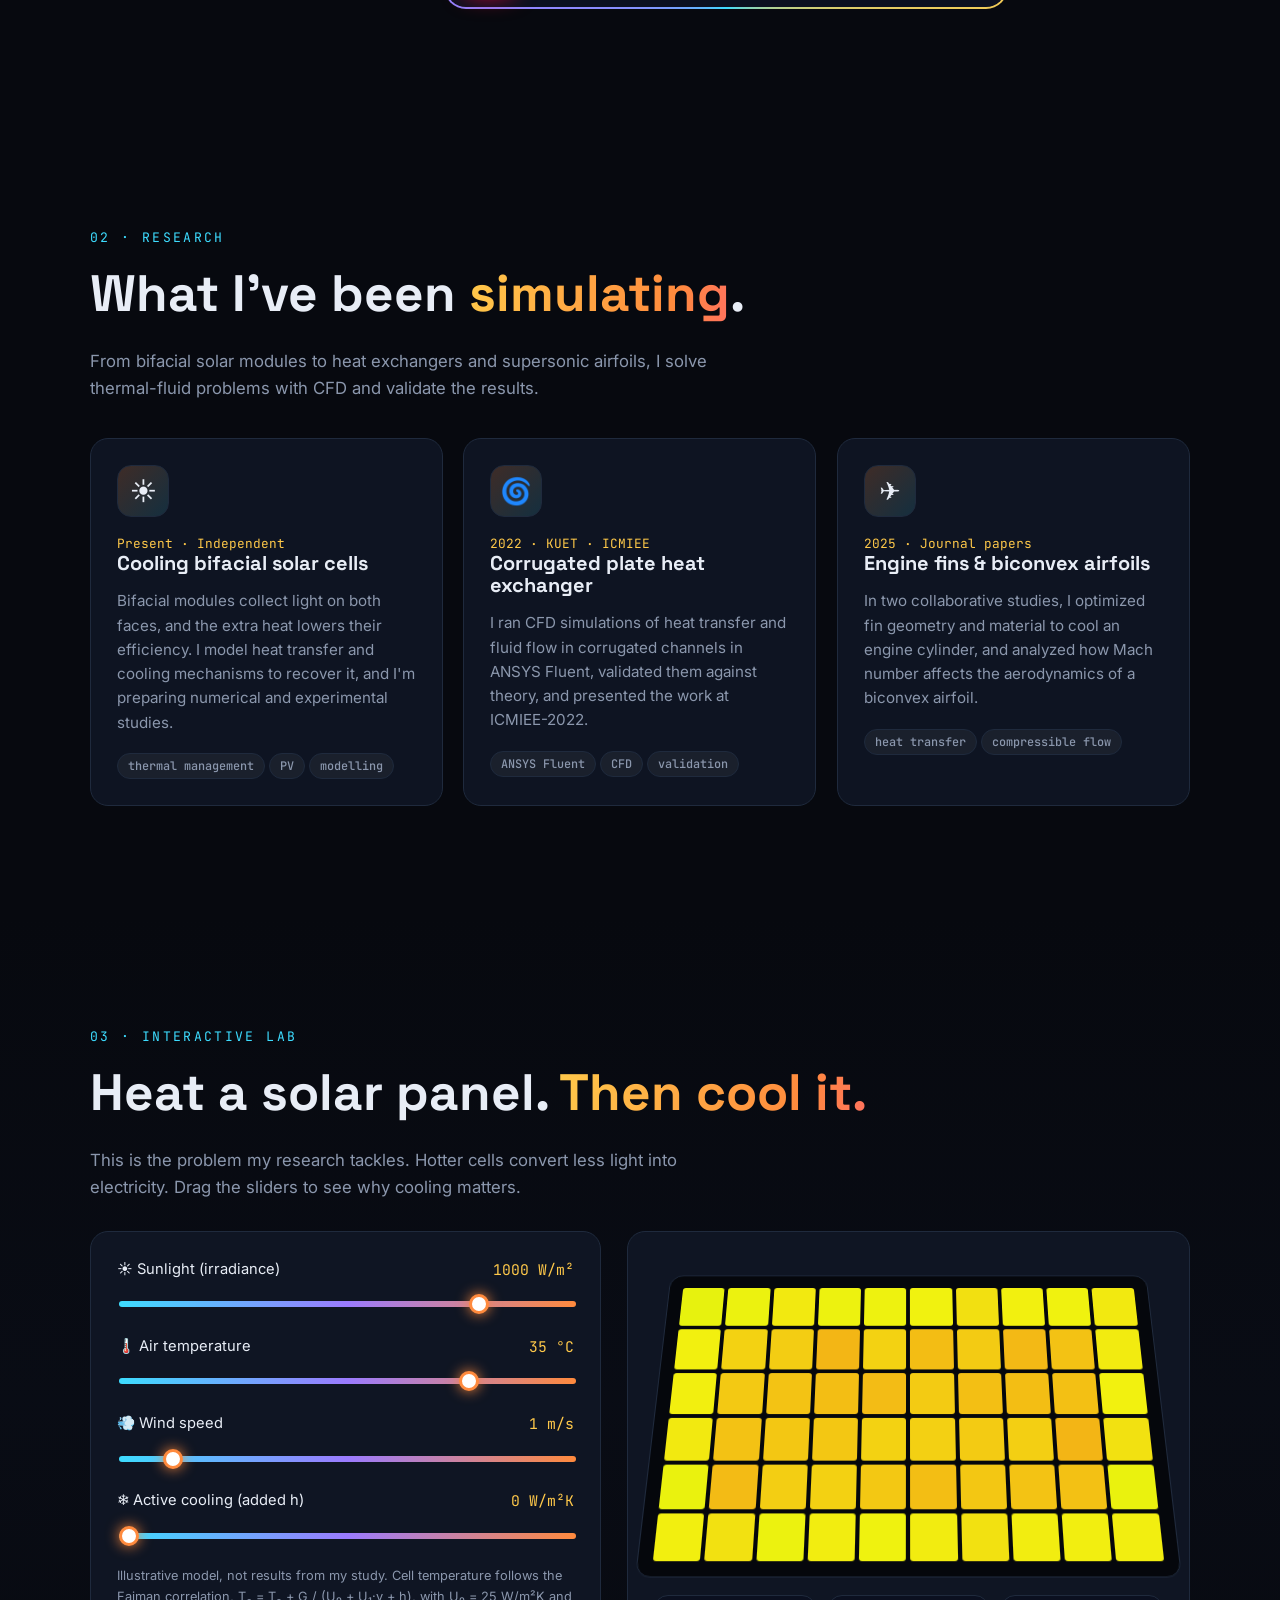
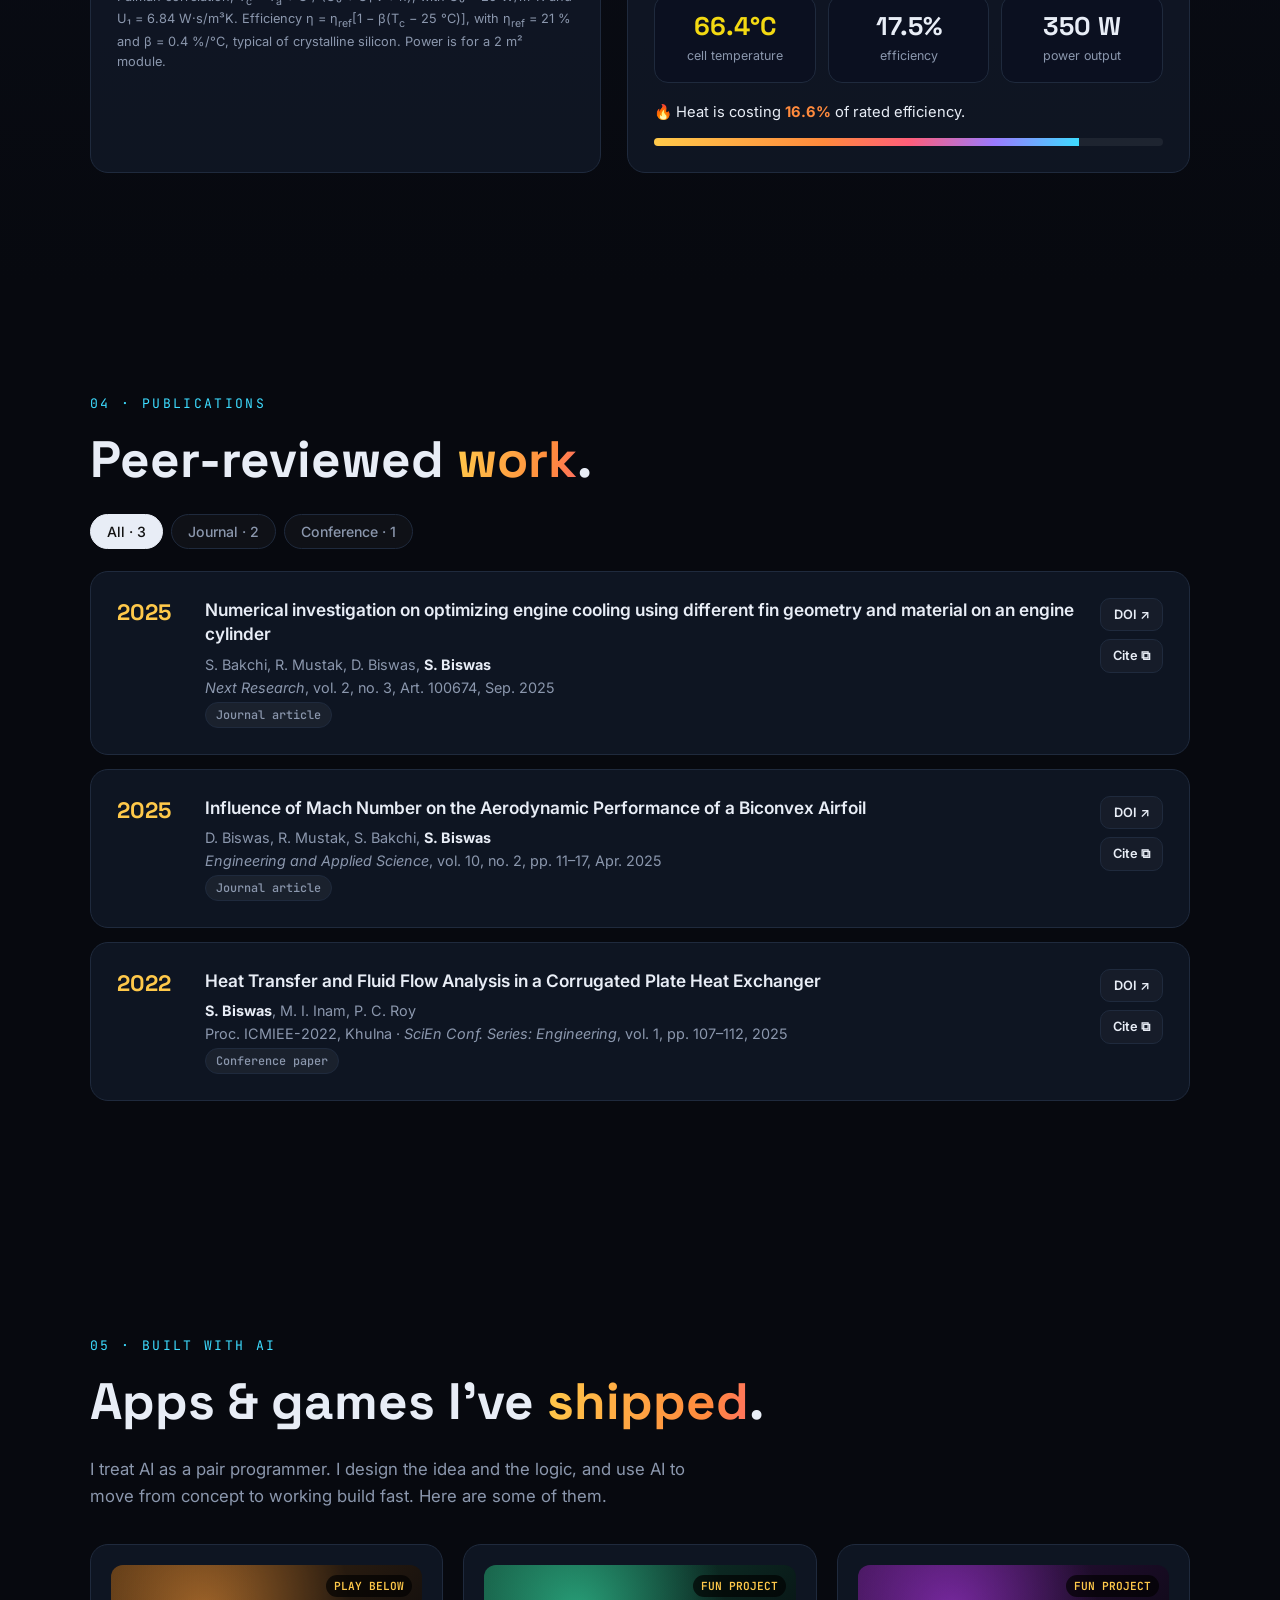
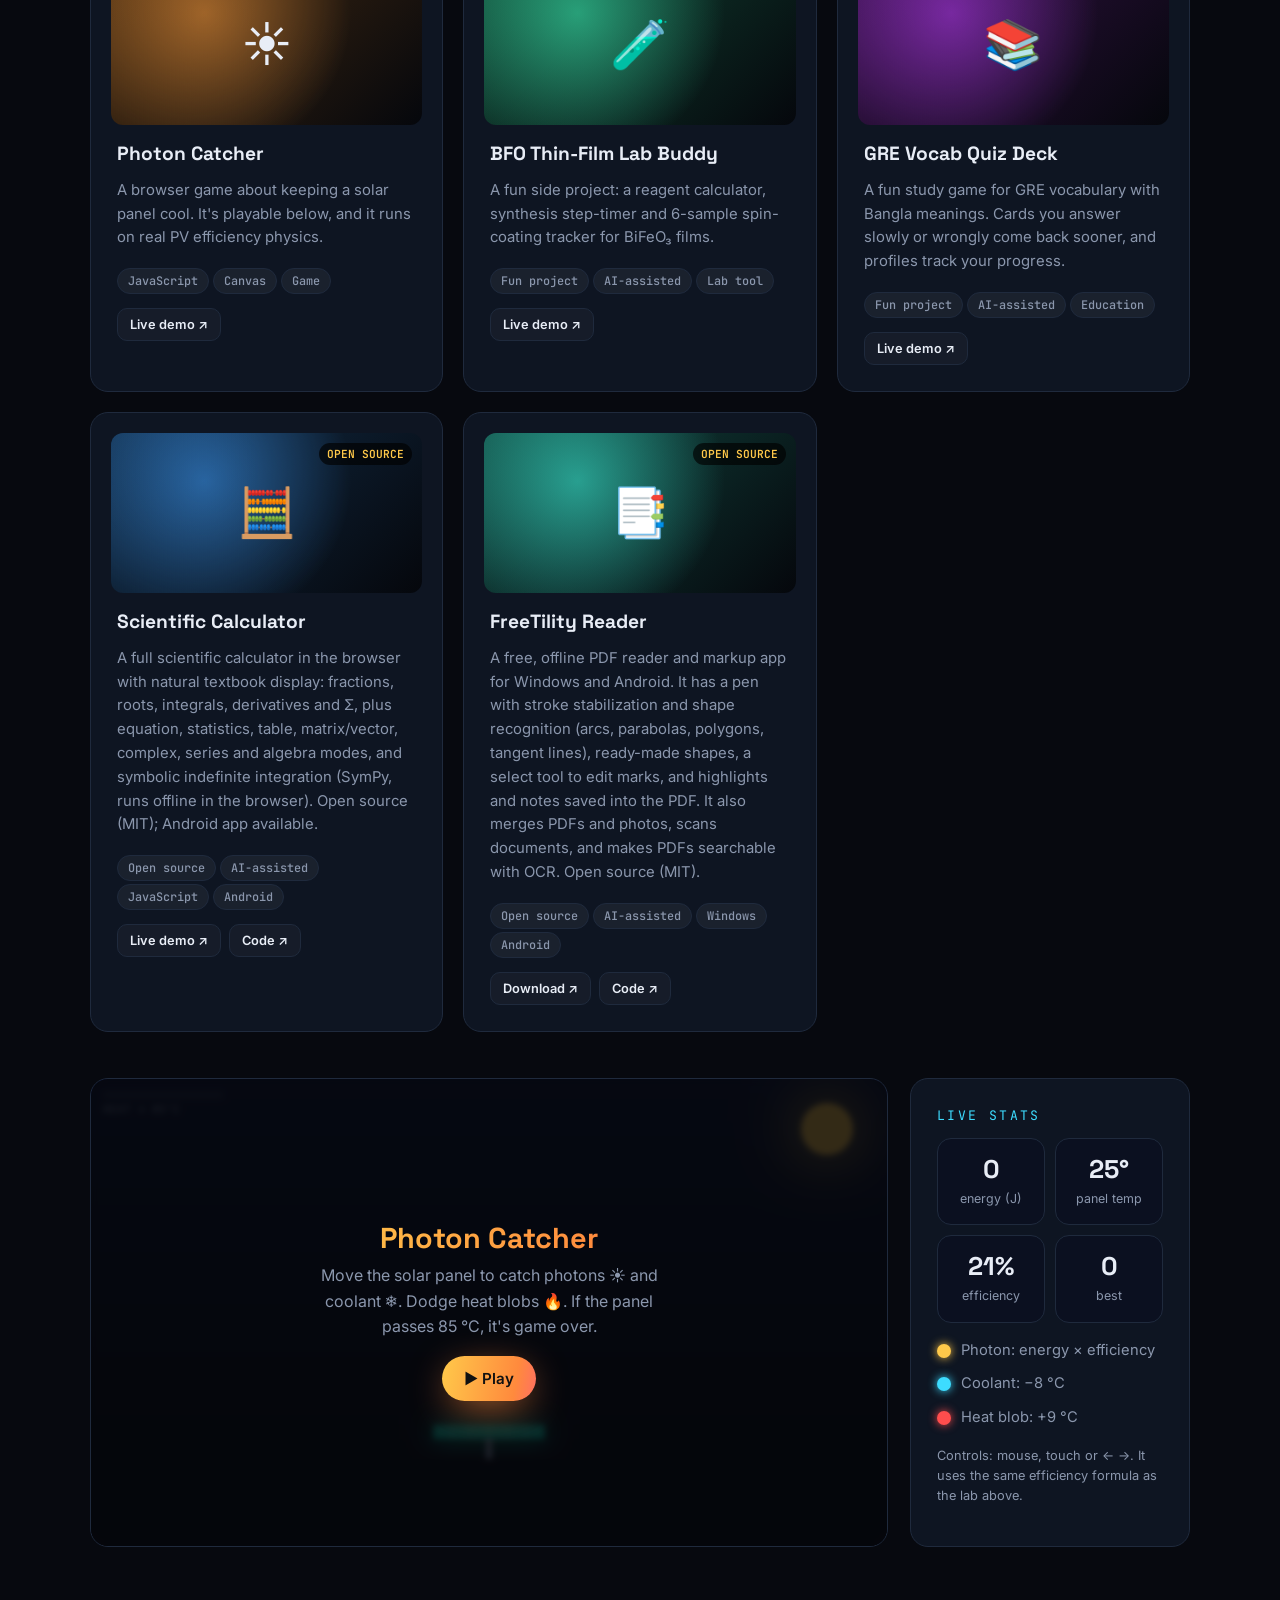
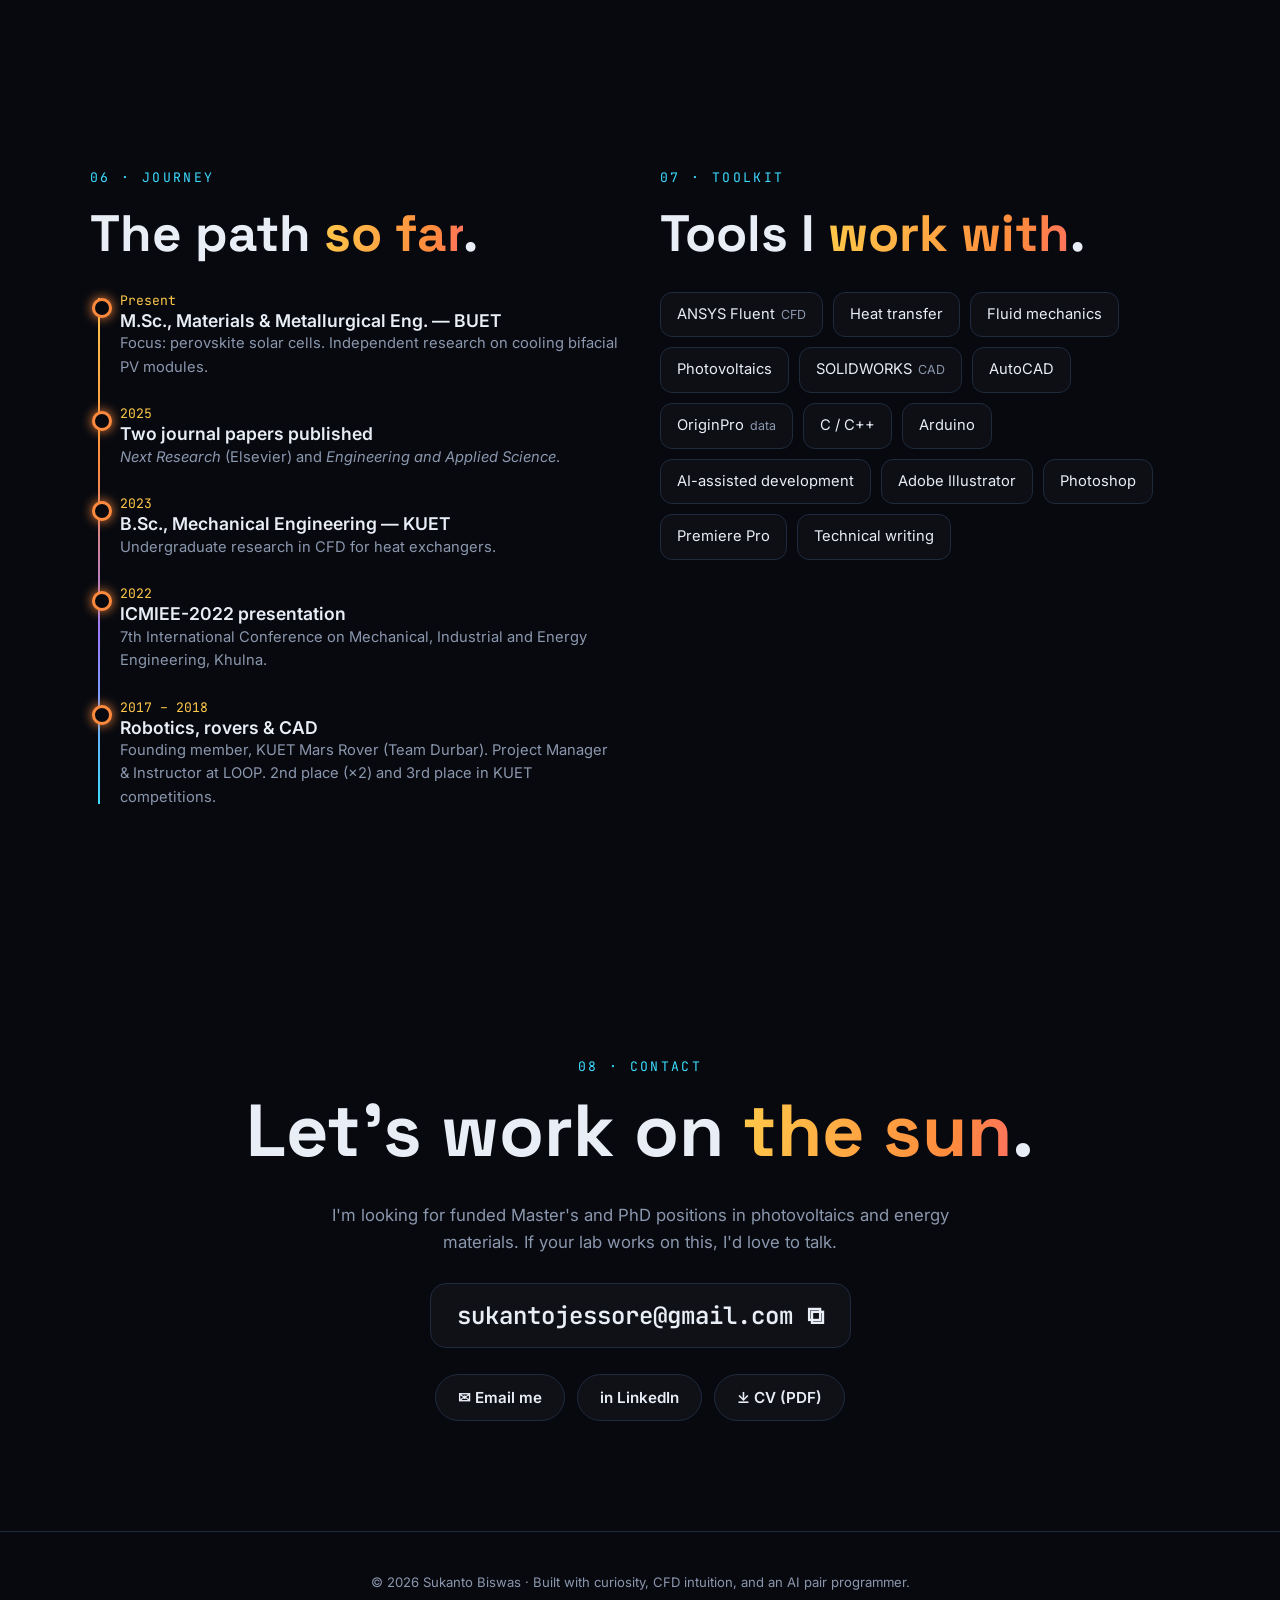
==== commit 99c72690: "Add FreeTility Reader (open source) to projects Co-Authored-By: Claude Opus 5.5 <noreply@anthropic.c" ====
--- a/index.html
+++ b/index.html
@@ -440,7 +440,8 @@
   {title:'Photon Catcher',desc:'A browser game about keeping a solar panel cool. It\'s playable below, and it runs on real PV efficiency physics.',emoji:'☀️',tags:['JavaScript','Canvas','Game'],demo:'#gameWrap',code:'',hue:30,badge:'PLAY BELOW'},
   {title:'BFO Thin-Film Lab Buddy',desc:'A fun side project: a reagent calculator, synthesis step-timer and 6-sample spin-coating tracker for BiFeO₃ films.',emoji:'🧪',tags:['Fun project','AI-assisted','Lab tool'],demo:'bfo-suite.html',code:'',hue:160,badge:'FUN PROJECT'},
   {title:'GRE Vocab Quiz Deck',desc:'A fun study game for GRE vocabulary with Bangla meanings. Cards you answer slowly or wrongly come back sooner, and profiles track your progress.',emoji:'📚',tags:['Fun project','AI-assisted','Education'],demo:'gre-quiz.html',code:'',hue:280,badge:'FUN PROJECT'},
-  {title:'Scientific Calculator',desc:'A full scientific calculator in the browser with natural textbook display: fractions, roots, integrals, derivatives and Σ, plus equation, statistics, table, matrix/vector, complex, series and algebra modes, and symbolic indefinite integration (SymPy, runs offline in the browser). Open source (MIT); Android app available.',emoji:'🧮',tags:['Open source','AI-assisted','JavaScript','Android'],demo:'scientific-calculator/',code:'https://github.com/SUKANTO550/scientific-calculator',hue:210,badge:'OPEN SOURCE'}
+  {title:'Scientific Calculator',desc:'A full scientific calculator in the browser with natural textbook display: fractions, roots, integrals, derivatives and Σ, plus equation, statistics, table, matrix/vector, complex, series and algebra modes, and symbolic indefinite integration (SymPy, runs offline in the browser). Open source (MIT); Android app available.',emoji:'🧮',tags:['Open source','AI-assisted','JavaScript','Android'],demo:'scientific-calculator/',code:'https://github.com/SUKANTO550/scientific-calculator',hue:210,badge:'OPEN SOURCE'},
+  {title:'FreeTility Reader',desc:'A free, offline PDF reader and markup app for Windows and Android. It has a pen with stroke stabilization and shape recognition (arcs, parabolas, polygons, tangent lines), ready-made shapes, a select tool to edit marks, and highlights and notes saved into the PDF. It also merges PDFs and photos, scans documents, and makes PDFs searchable with OCR. Open source (MIT).',emoji:'📑',tags:['Open source','AI-assisted','Windows','Android'],demo:'https://github.com/SUKANTO550/freetility-reader/releases/latest',demoLabel:'Download',code:'https://github.com/SUKANTO550/freetility-reader',hue:172,badge:'OPEN SOURCE'}
 ];
 
 /* ================= helpers ================= */
@@ -528,7 +529,7 @@
 $('#pgrid').innerHTML=PROJECTS.map(p=>`<div class="card proj rv"${p.demo?` data-href="${p.demo}" role="link" tabindex="0" aria-label="Open ${p.title}"`:''}>
   <div class="thumb" style="background:radial-gradient(circle at 30% 30%,hsl(${p.hue} 90% 60% / .55),transparent 60%),linear-gradient(135deg,hsl(${p.hue} 60% 18%),#05070c)">${p.emoji}${p.badge?`<span class="badge">${p.badge}</span>`:''}</div>
   <h3>${p.title}</h3><p>${p.desc}</p><div>${p.tags.map(t=>`<span class="tag">${t}</span>`).join('')}</div>
-  <div class="row">${p.demo?`<a class="mini" href="${p.demo}" ${p.demo.startsWith('#')?'':'target="_blank" rel="noopener"'}>Live demo ↗</a>`:''}${p.code?`<a class="mini" href="${p.code}" target="_blank" rel="noopener">Code ↗</a>`:''}</div></div>`).join('');
+  <div class="row">${p.demo?`<a class="mini" href="${p.demo}" ${p.demo.startsWith('#')?'':'target="_blank" rel="noopener"'}>${p.demoLabel||'Live demo'} ↗</a>`:''}${p.code?`<a class="mini" href="${p.code}" target="_blank" rel="noopener">Code ↗</a>`:''}</div></div>`).join('');
 $$('#pgrid .rv').forEach(el=>io.observe(el));
 /* whole project card opens its demo (buttons inside keep their own links) */
 function openCard(c){const h=c.dataset.href;if(!h)return;if(h.startsWith('#')){const t=$(h);if(t)t.scrollIntoView({behavior:'smooth'})}else window.open(h,'_blank','noopener')}
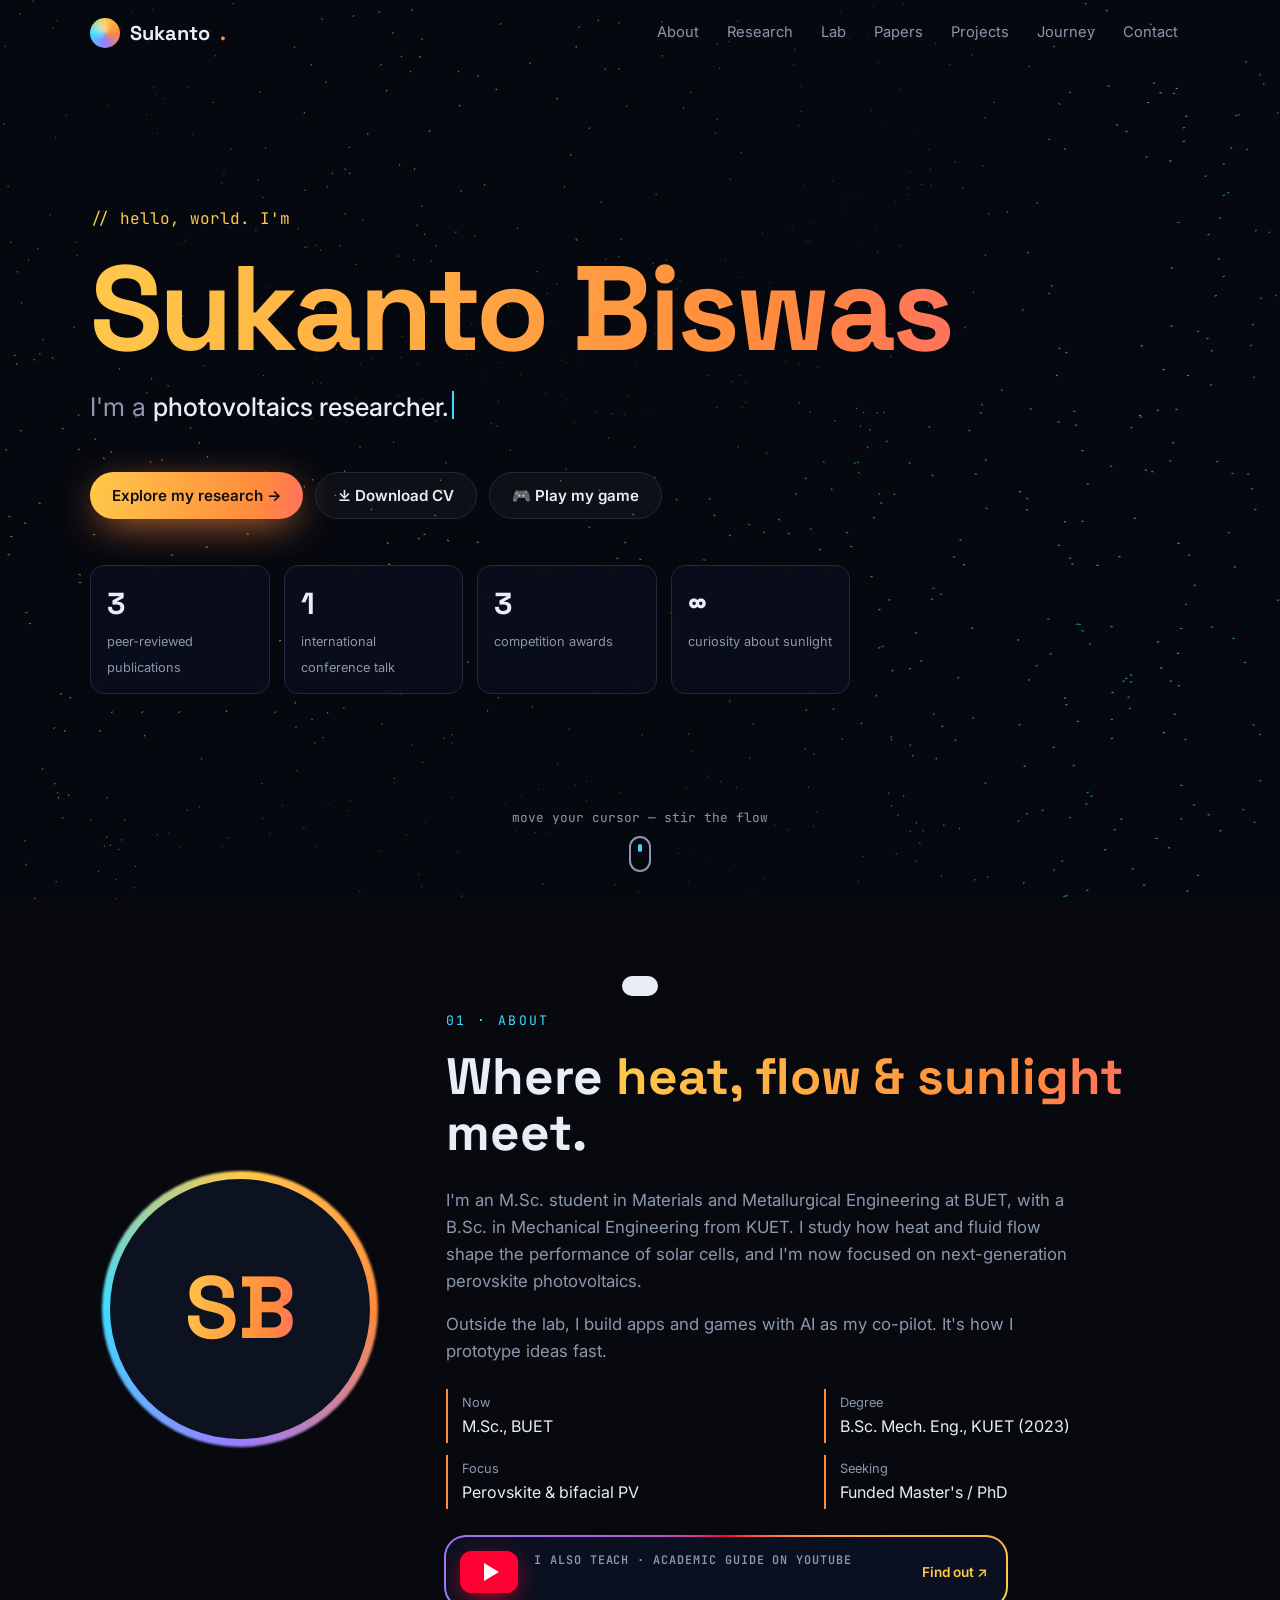
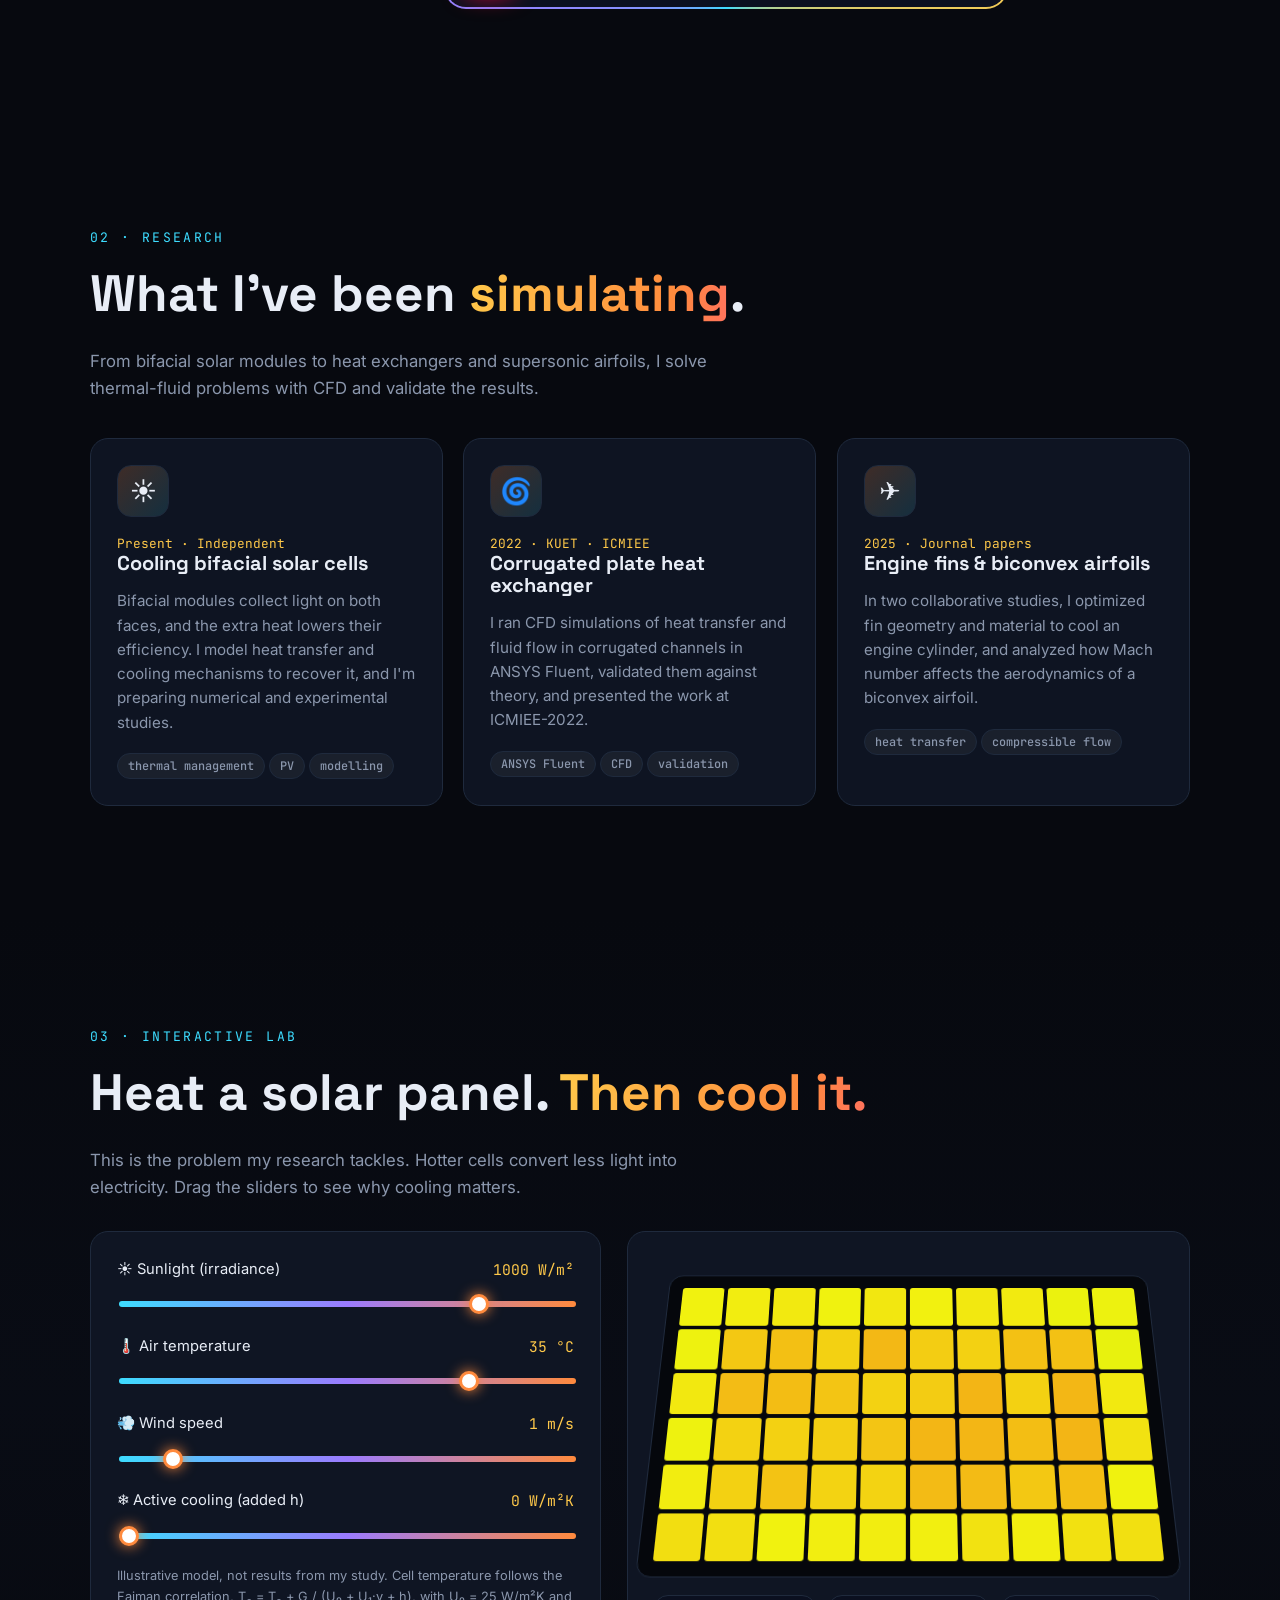
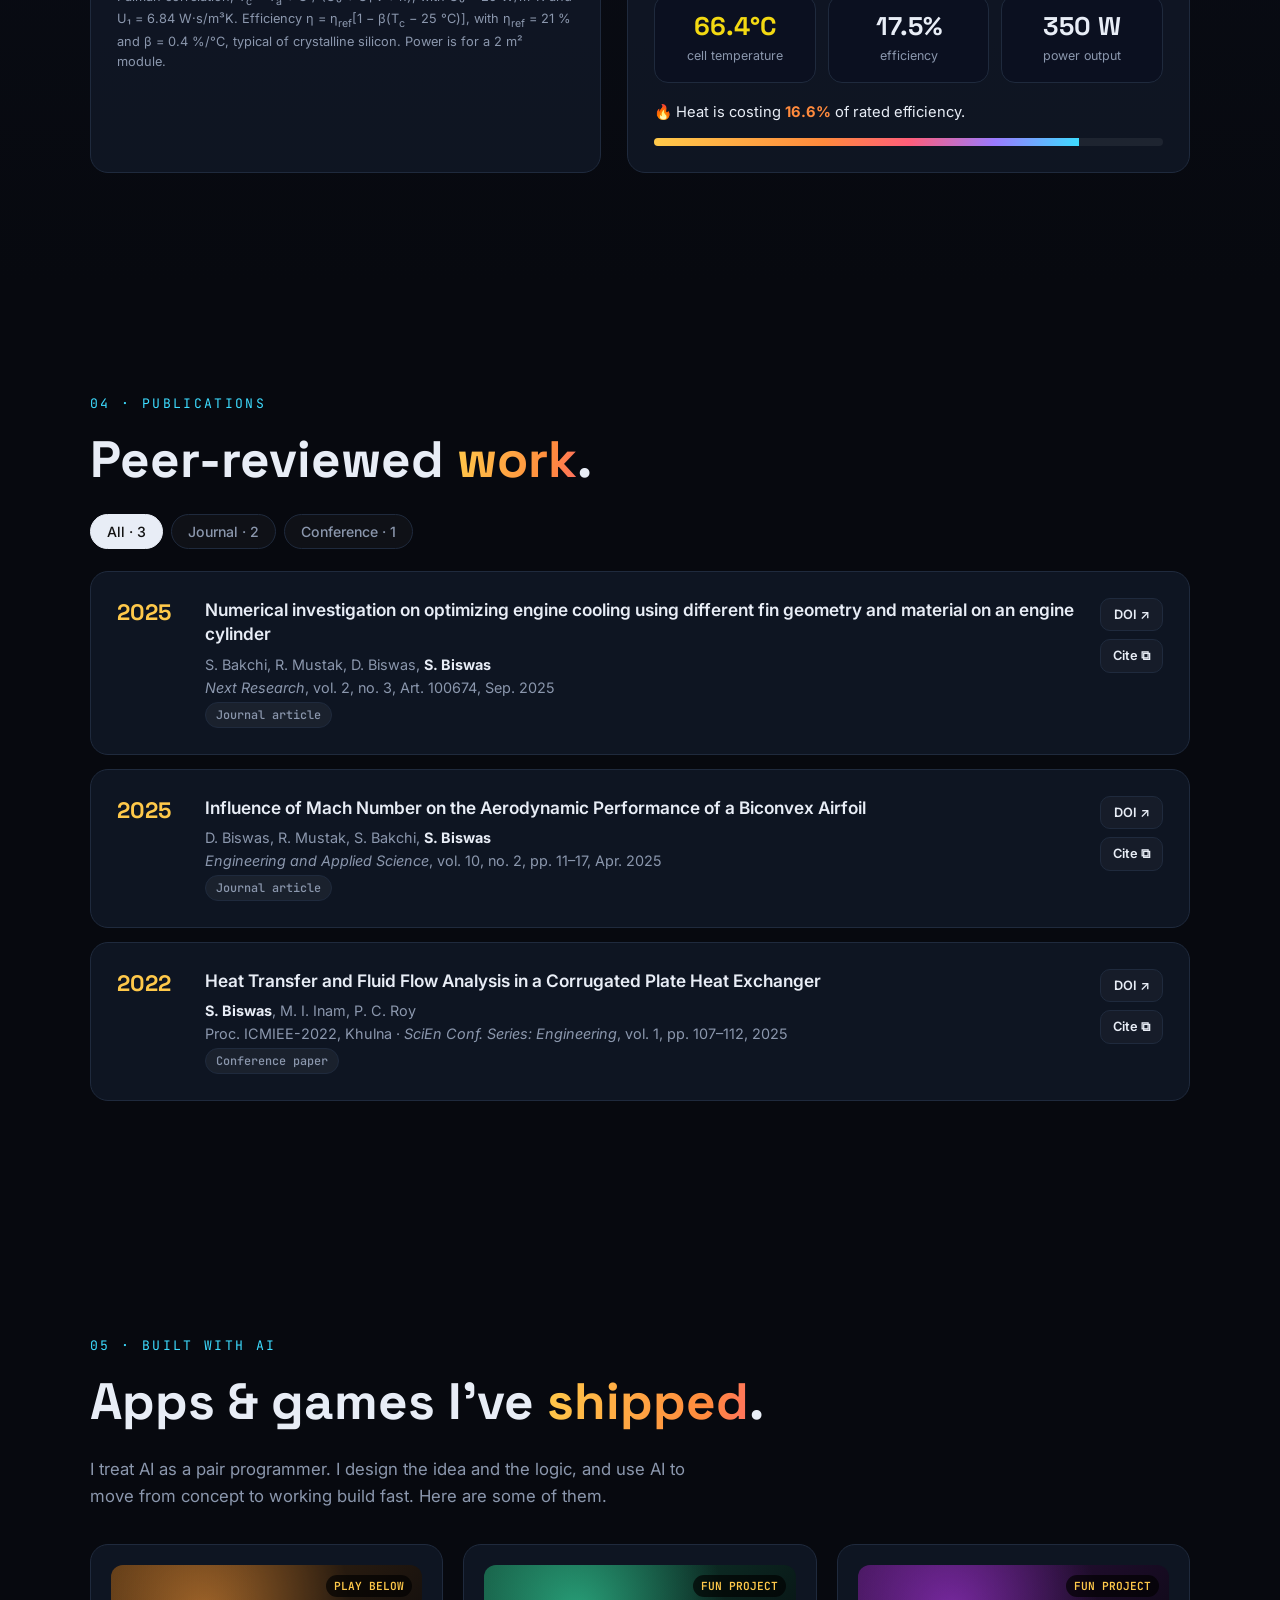
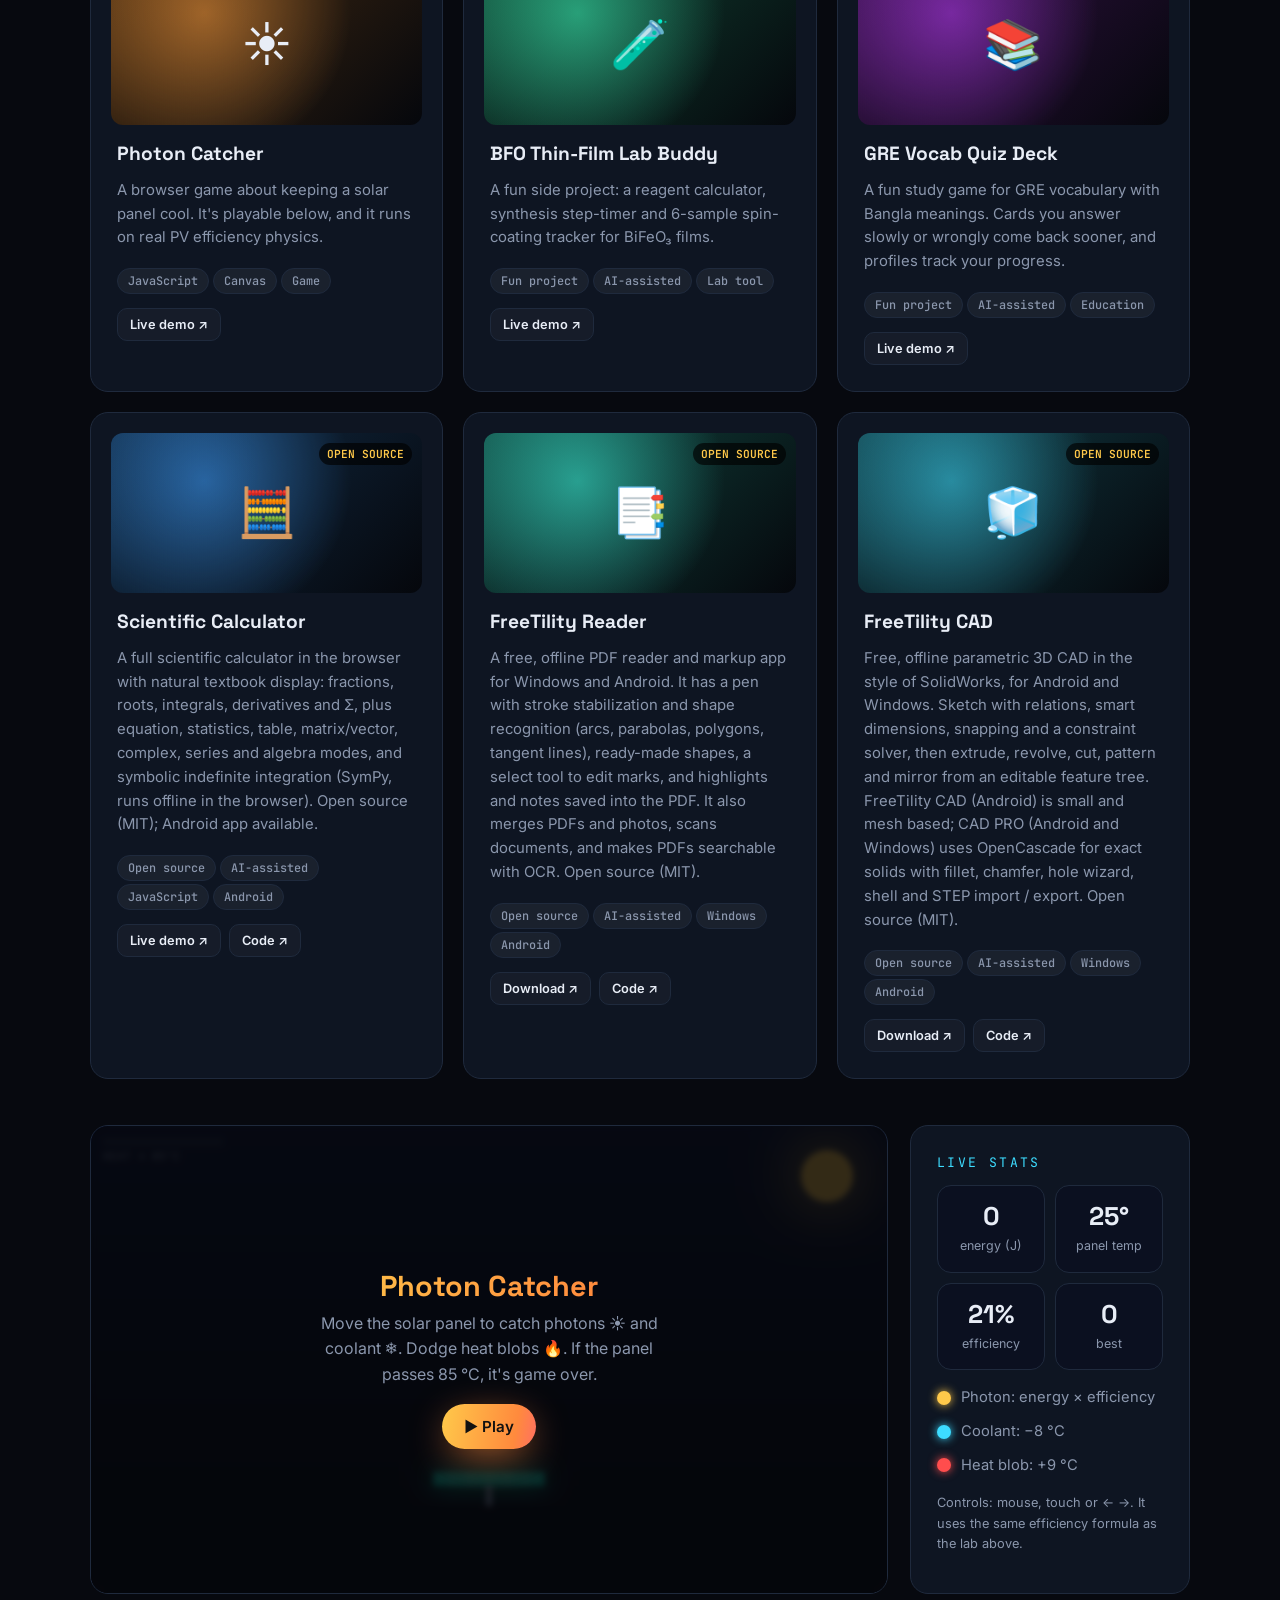
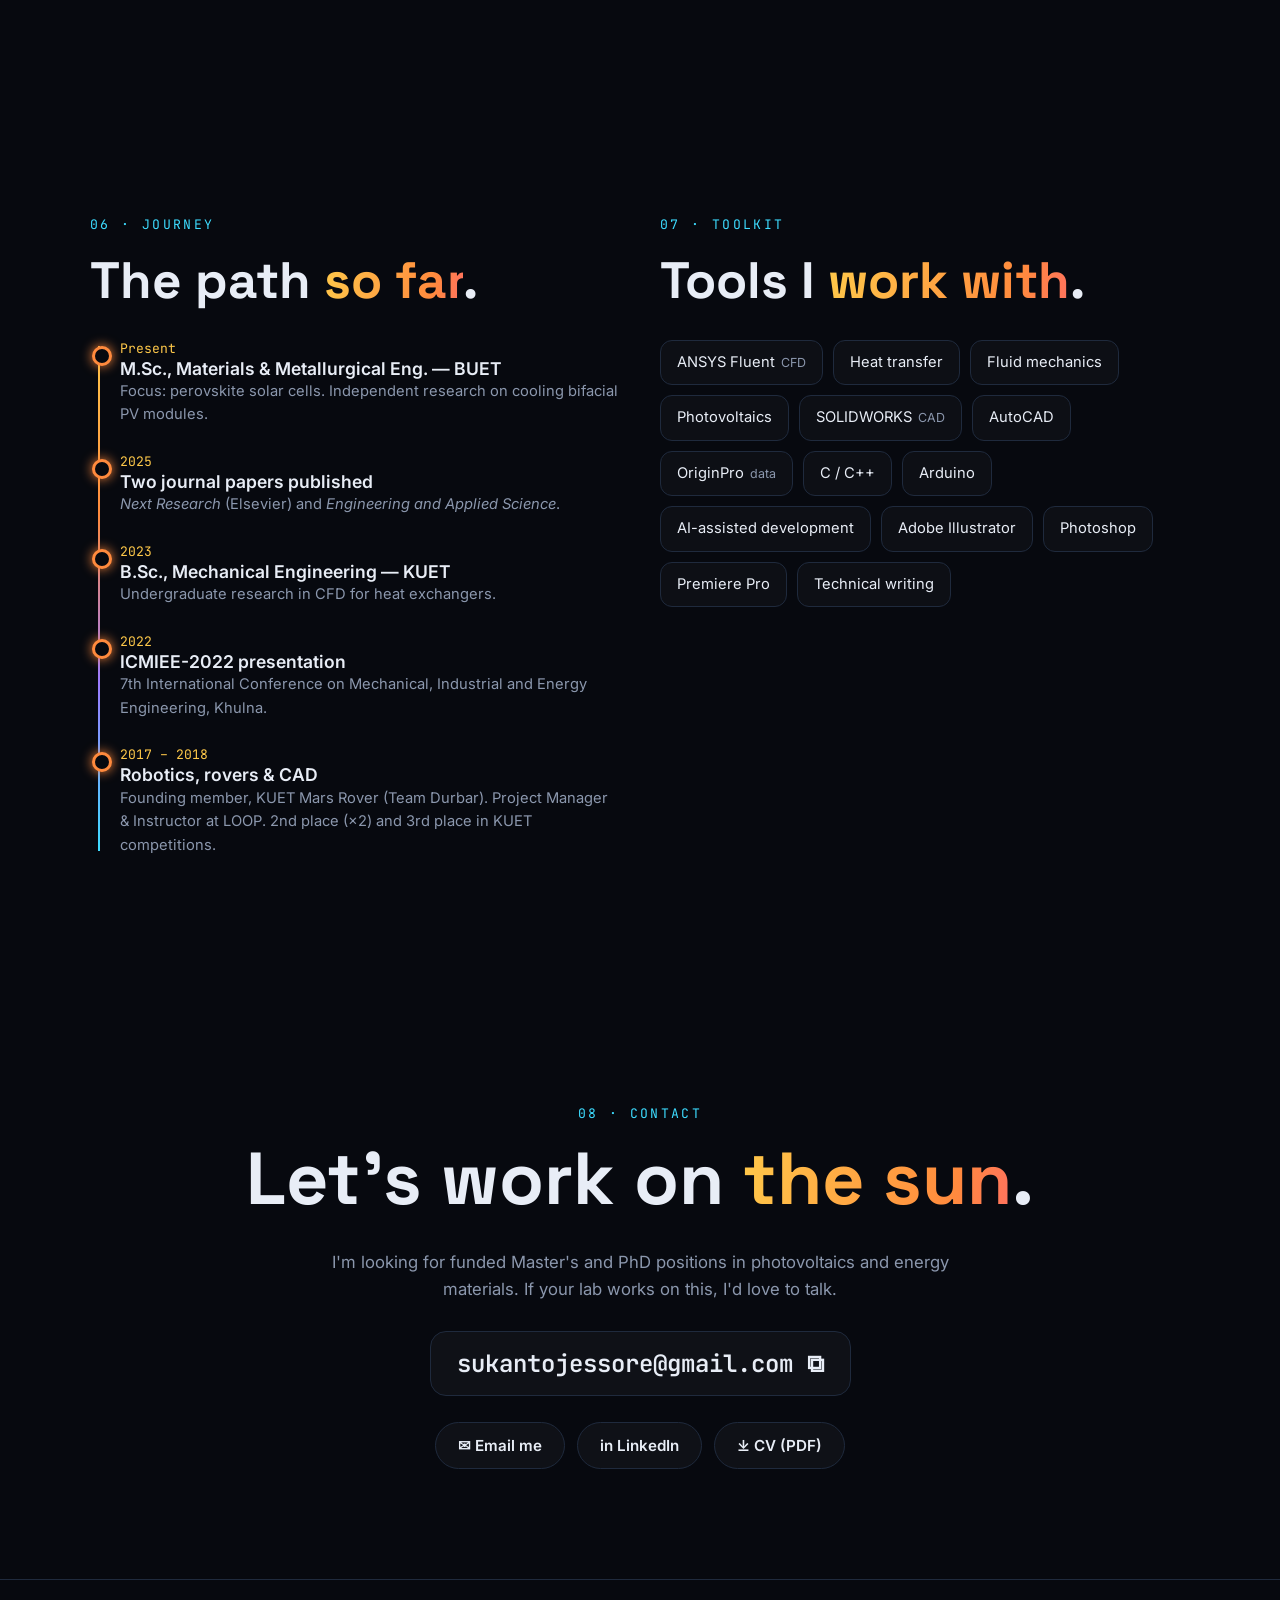
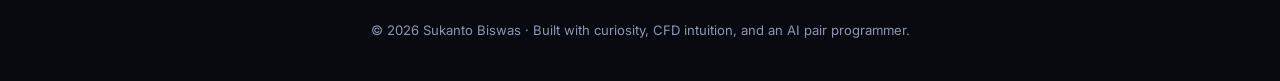
==== commit 57dcc343: "Add FreeTility CAD (open source) to projects Co-Authored-By: Claude Opus 5.5 <noreply@anthropic.com>" ====
--- a/index.html
+++ b/index.html
@@ -441,7 +441,8 @@
   {title:'BFO Thin-Film Lab Buddy',desc:'A fun side project: a reagent calculator, synthesis step-timer and 6-sample spin-coating tracker for BiFeO₃ films.',emoji:'🧪',tags:['Fun project','AI-assisted','Lab tool'],demo:'bfo-suite.html',code:'',hue:160,badge:'FUN PROJECT'},
   {title:'GRE Vocab Quiz Deck',desc:'A fun study game for GRE vocabulary with Bangla meanings. Cards you answer slowly or wrongly come back sooner, and profiles track your progress.',emoji:'📚',tags:['Fun project','AI-assisted','Education'],demo:'gre-quiz.html',code:'',hue:280,badge:'FUN PROJECT'},
   {title:'Scientific Calculator',desc:'A full scientific calculator in the browser with natural textbook display: fractions, roots, integrals, derivatives and Σ, plus equation, statistics, table, matrix/vector, complex, series and algebra modes, and symbolic indefinite integration (SymPy, runs offline in the browser). Open source (MIT); Android app available.',emoji:'🧮',tags:['Open source','AI-assisted','JavaScript','Android'],demo:'scientific-calculator/',code:'https://github.com/SUKANTO550/scientific-calculator',hue:210,badge:'OPEN SOURCE'},
-  {title:'FreeTility Reader',desc:'A free, offline PDF reader and markup app for Windows and Android. It has a pen with stroke stabilization and shape recognition (arcs, parabolas, polygons, tangent lines), ready-made shapes, a select tool to edit marks, and highlights and notes saved into the PDF. It also merges PDFs and photos, scans documents, and makes PDFs searchable with OCR. Open source (MIT).',emoji:'📑',tags:['Open source','AI-assisted','Windows','Android'],demo:'https://github.com/SUKANTO550/freetility-reader/releases/latest',demoLabel:'Download',code:'https://github.com/SUKANTO550/freetility-reader',hue:172,badge:'OPEN SOURCE'}
+  {title:'FreeTility Reader',desc:'A free, offline PDF reader and markup app for Windows and Android. It has a pen with stroke stabilization and shape recognition (arcs, parabolas, polygons, tangent lines), ready-made shapes, a select tool to edit marks, and highlights and notes saved into the PDF. It also merges PDFs and photos, scans documents, and makes PDFs searchable with OCR. Open source (MIT).',emoji:'📑',tags:['Open source','AI-assisted','Windows','Android'],demo:'https://github.com/SUKANTO550/freetility-reader/releases/latest',demoLabel:'Download',code:'https://github.com/SUKANTO550/freetility-reader',hue:172,badge:'OPEN SOURCE'},
+  {title:'FreeTility CAD',desc:'Free, offline parametric 3D CAD in the style of SolidWorks, for Android and Windows. Sketch with relations, smart dimensions, snapping and a constraint solver, then extrude, revolve, cut, pattern and mirror from an editable feature tree. FreeTility CAD (Android) is small and mesh based; CAD PRO (Android and Windows) uses OpenCascade for exact solids with fillet, chamfer, hole wizard, shell and STEP import / export. Open source (MIT).',emoji:'🧊',tags:['Open source','AI-assisted','Windows','Android'],demo:'https://github.com/SUKANTO550/freetility-cad/releases/latest',demoLabel:'Download',code:'https://github.com/SUKANTO550/freetility-cad',hue:190,badge:'OPEN SOURCE'}
 ];
 
 /* ================= helpers ================= */
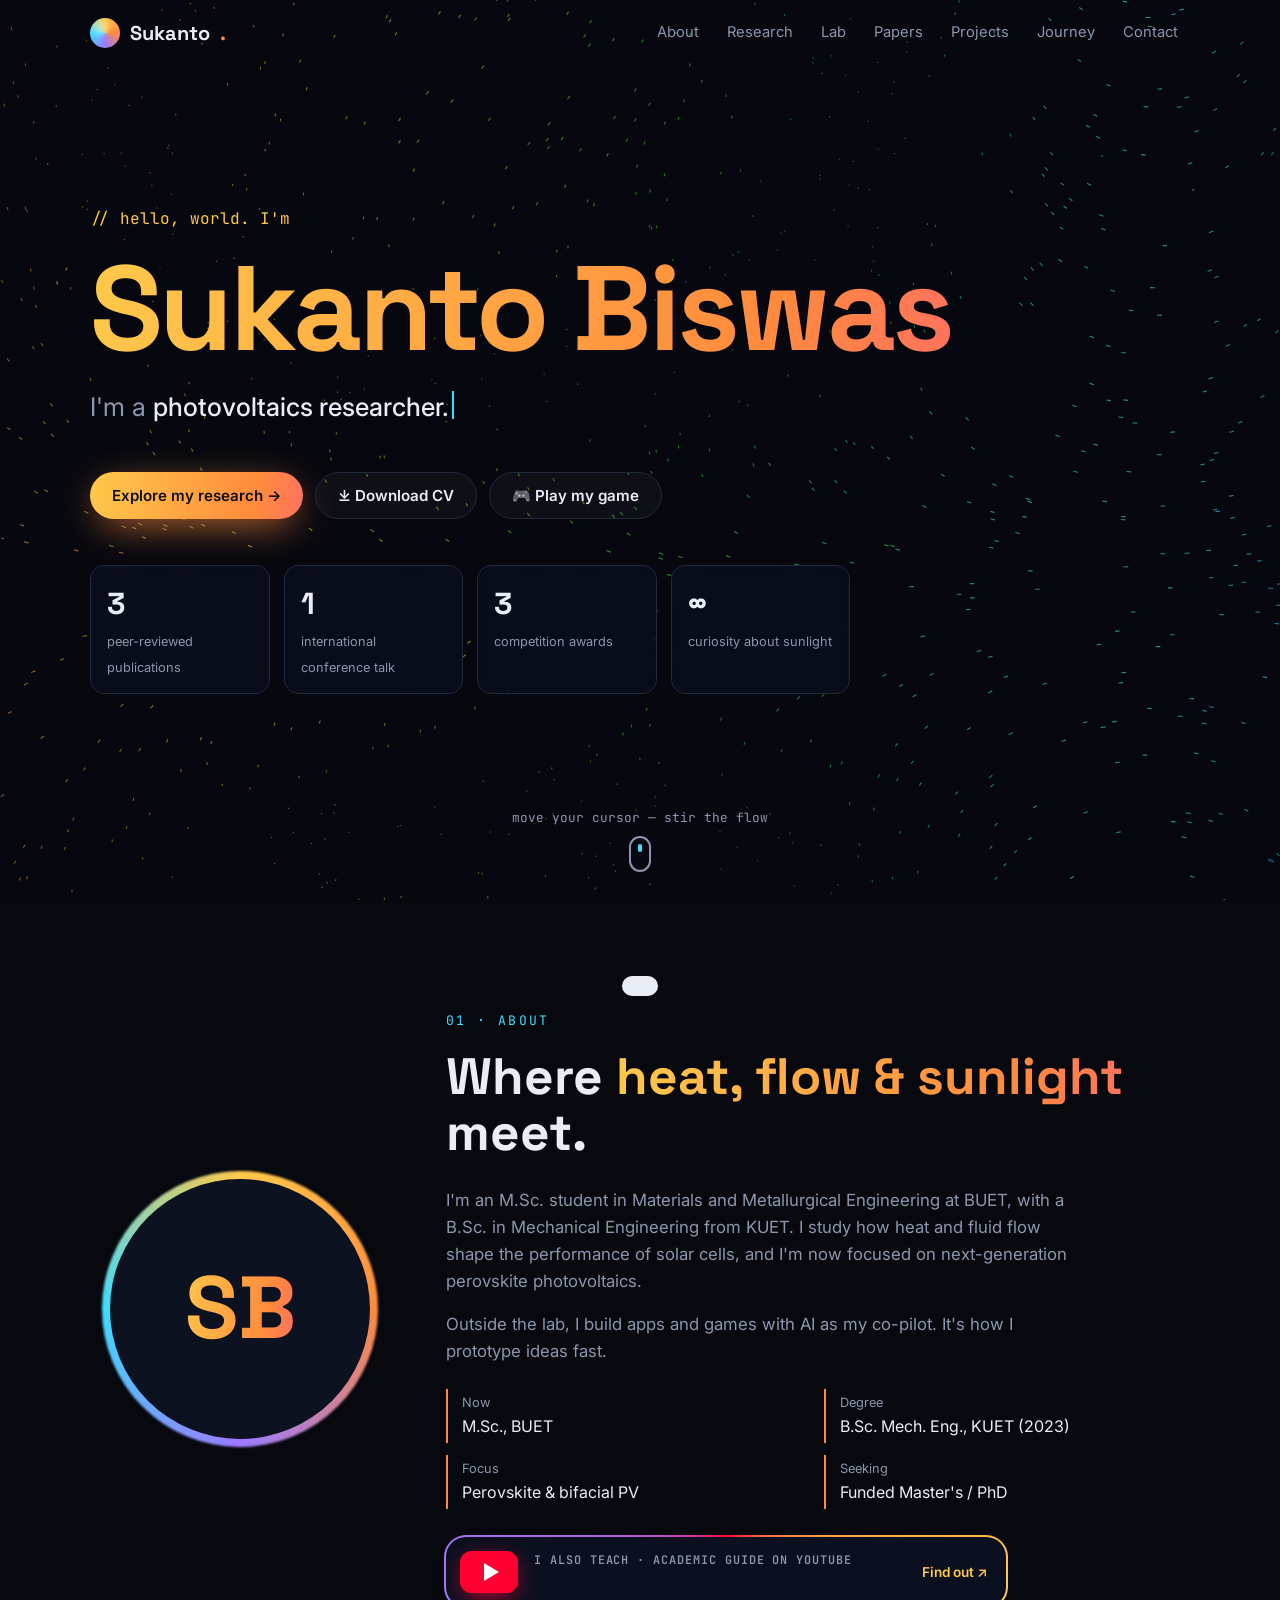
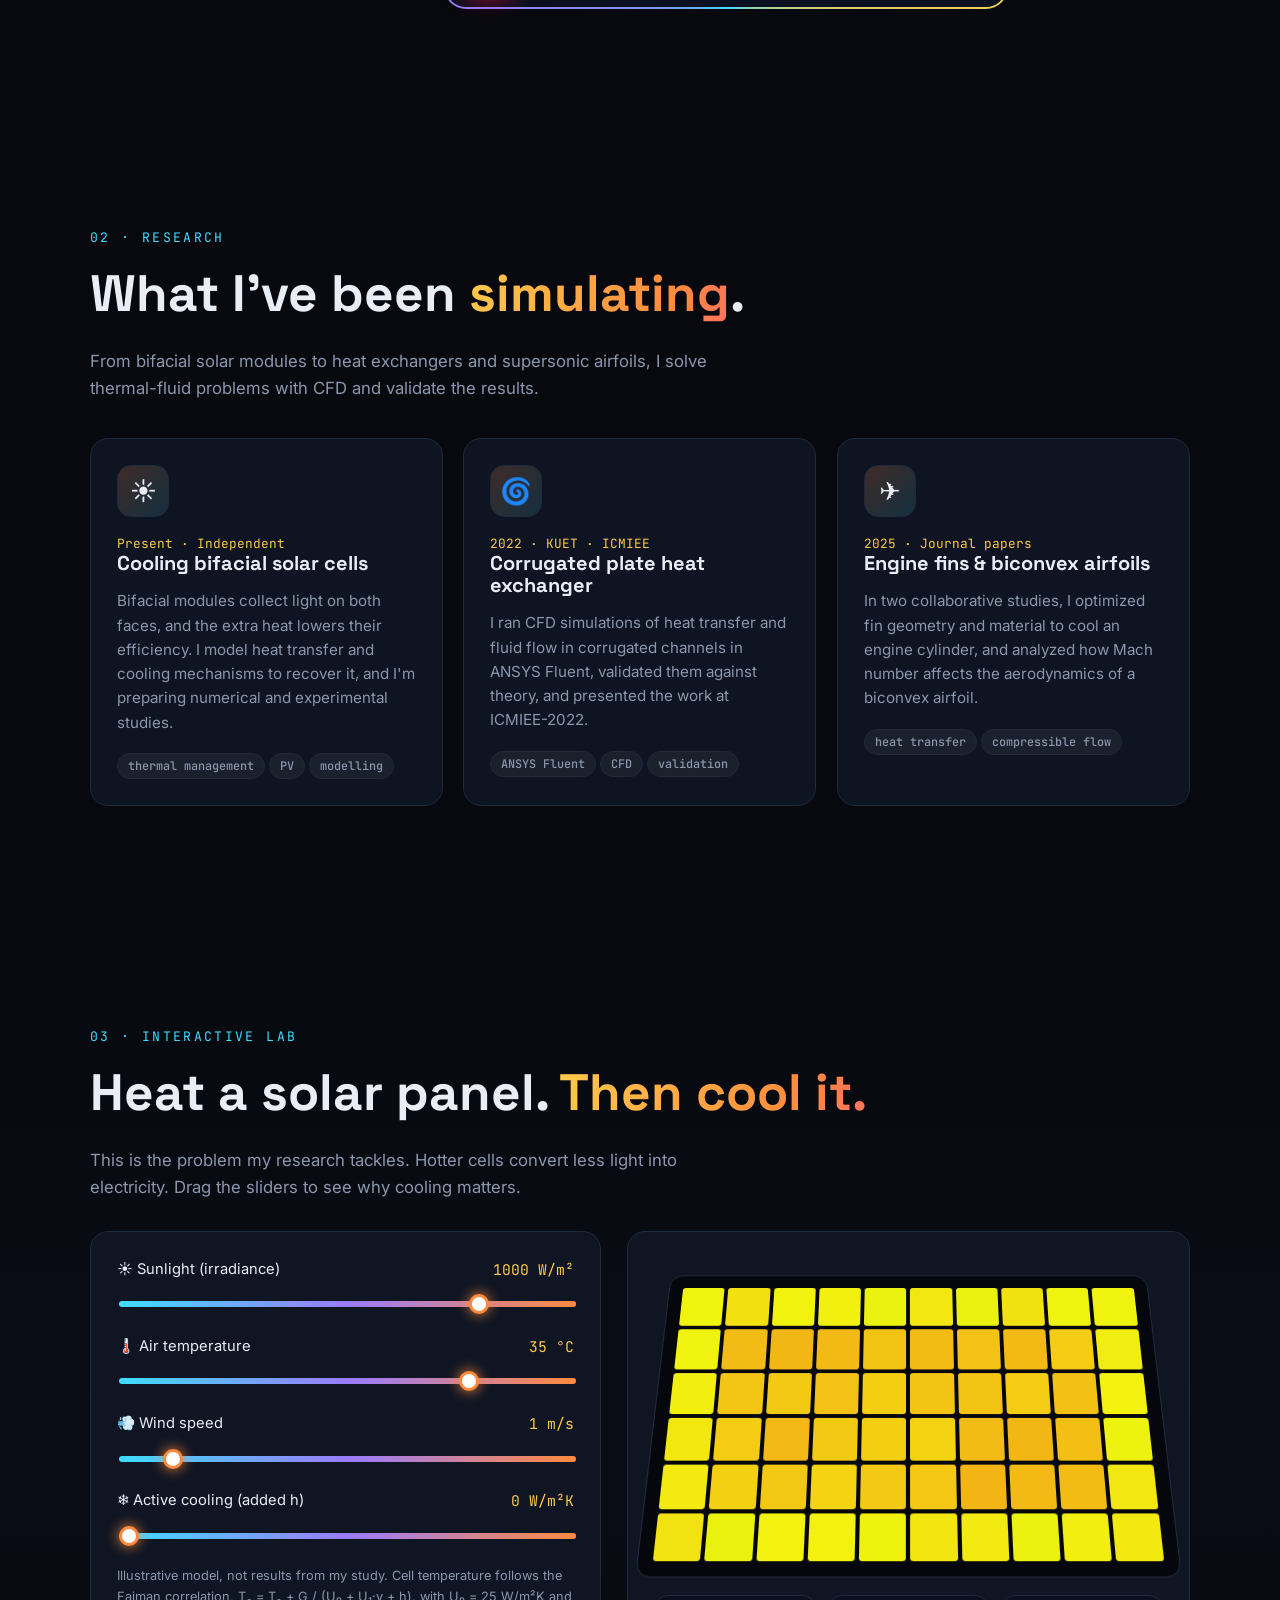
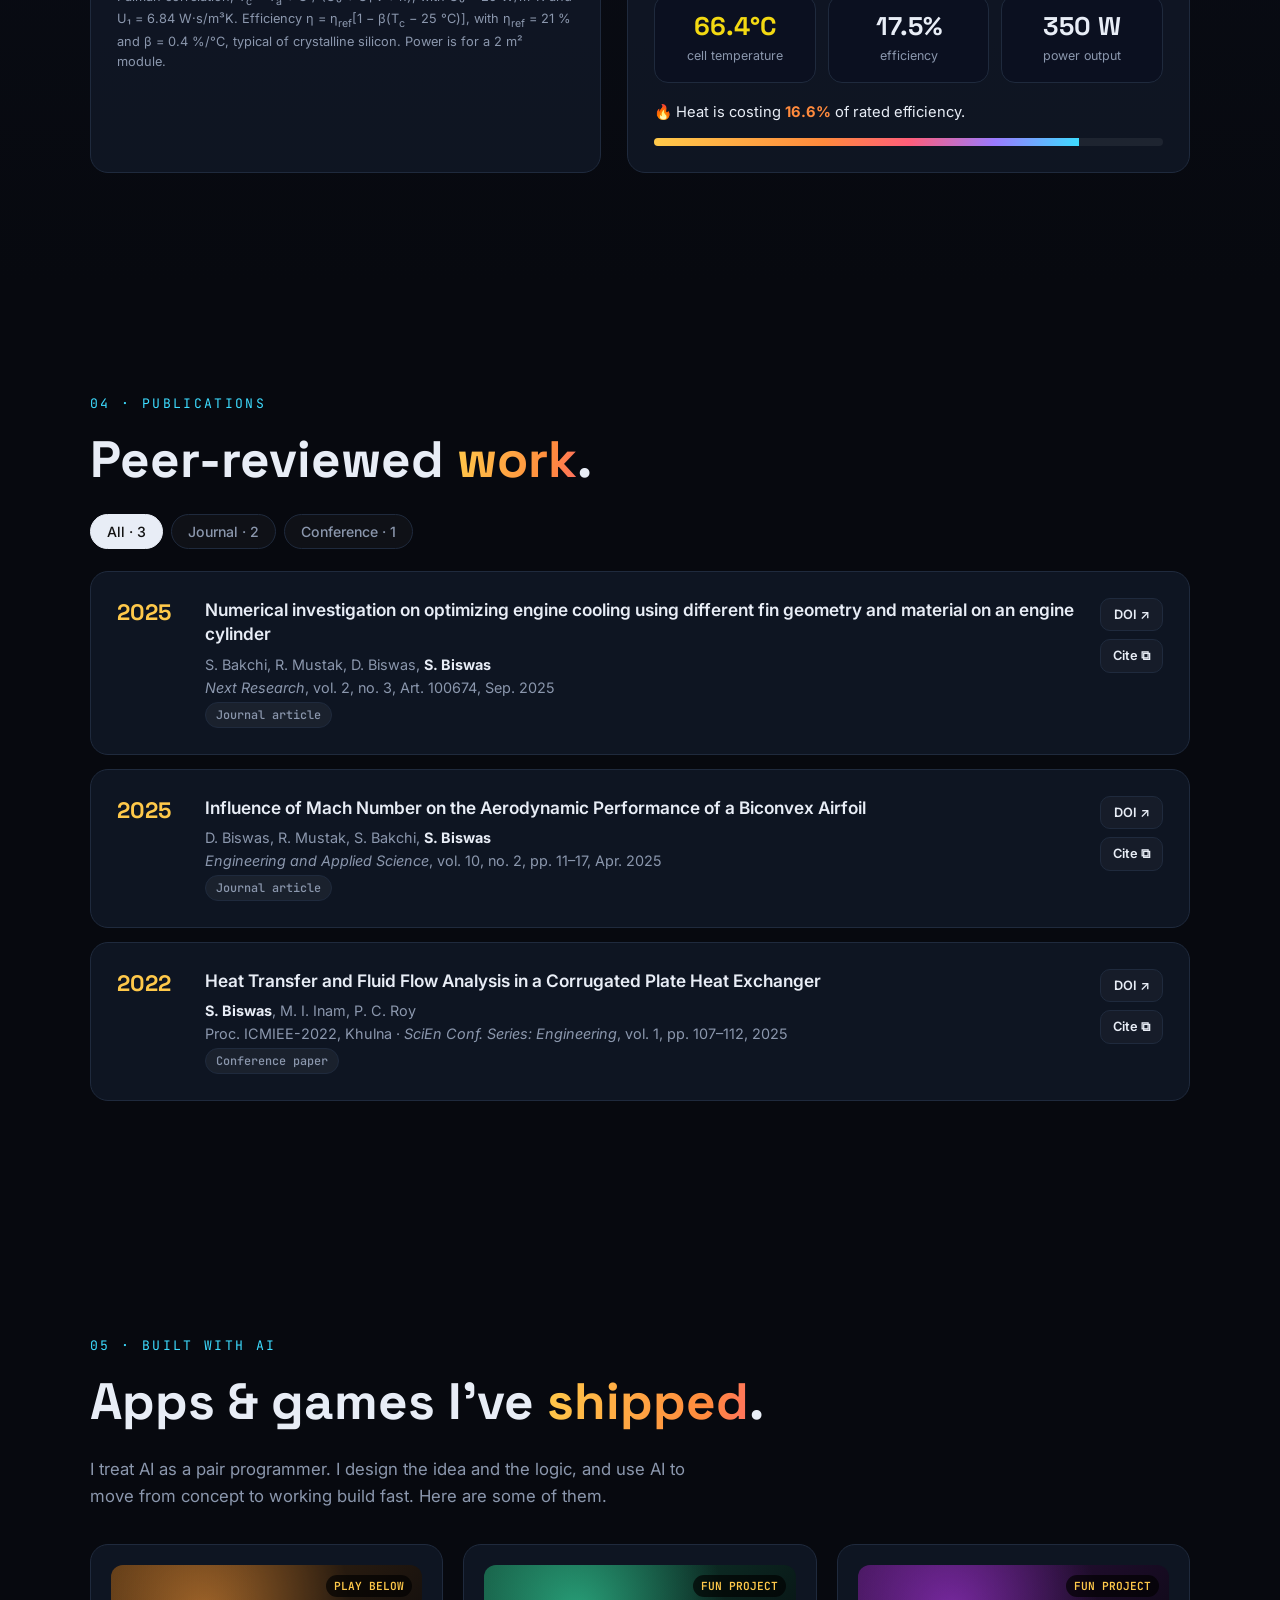
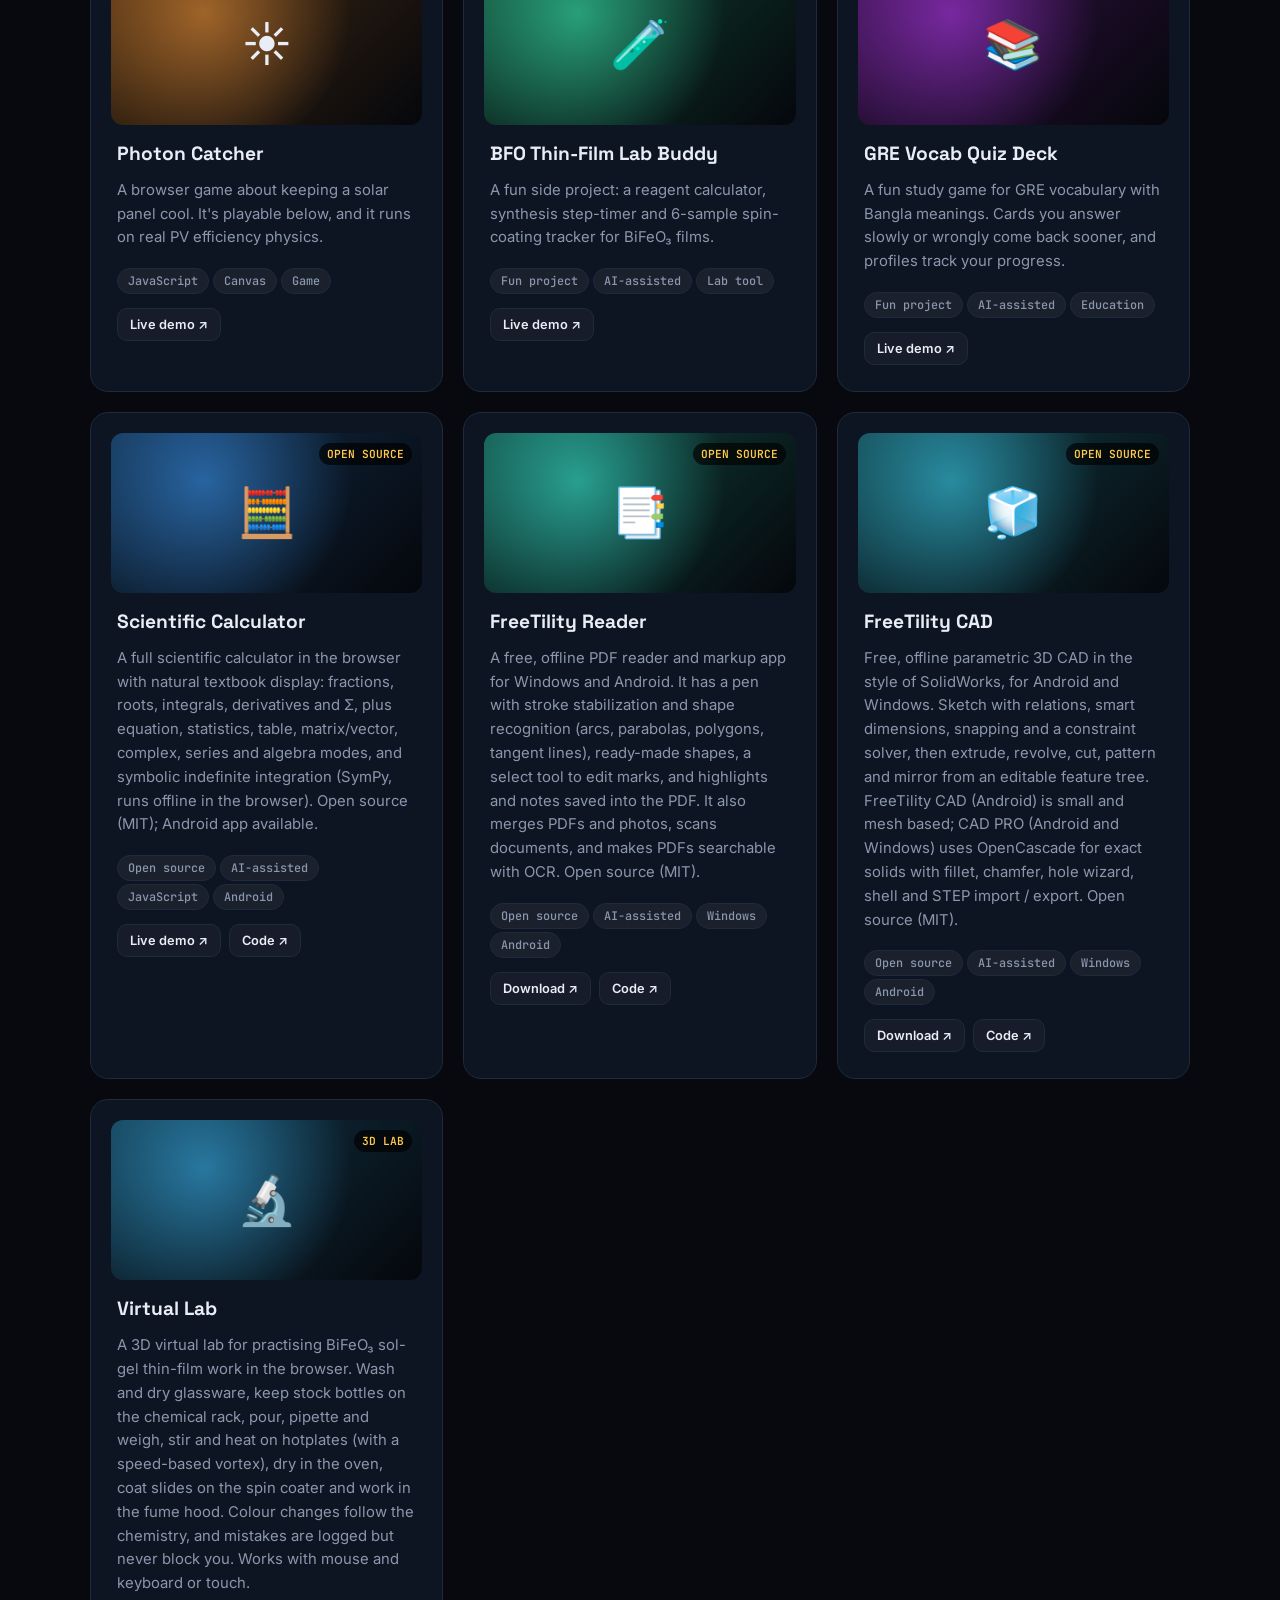
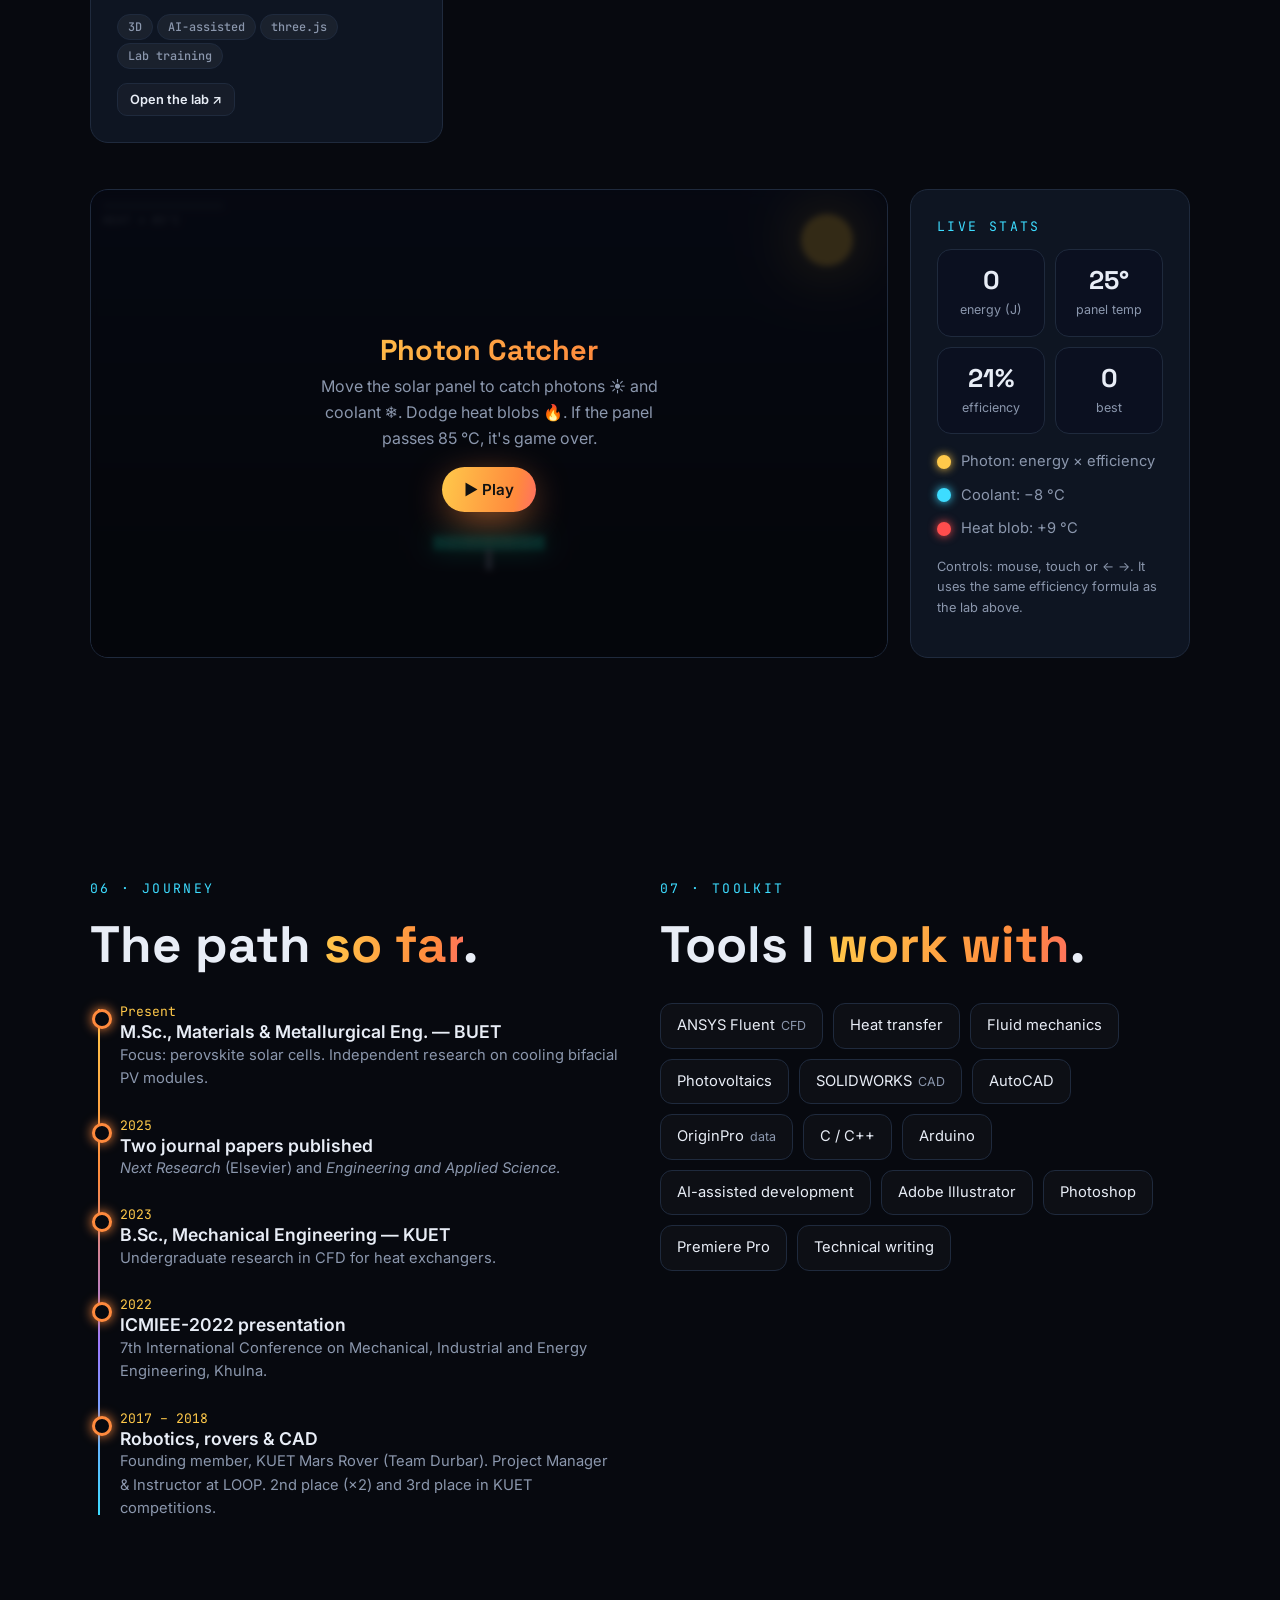
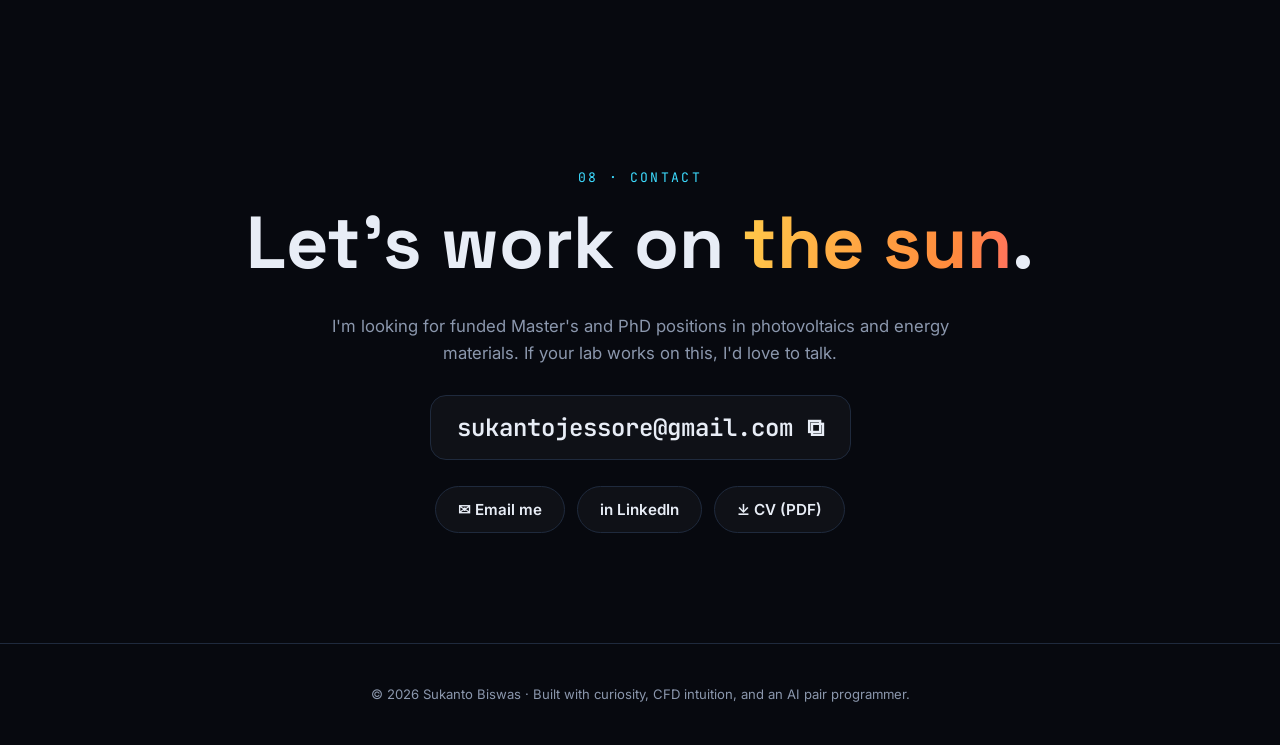
==== commit 5df392dc: "Add Virtual Lab (3D BFO thin-film lab) to projects Browser 3D lab bench (three.js): glassware washin" ====
--- a/index.html
+++ b/index.html
@@ -442,7 +442,8 @@
   {title:'GRE Vocab Quiz Deck',desc:'A fun study game for GRE vocabulary with Bangla meanings. Cards you answer slowly or wrongly come back sooner, and profiles track your progress.',emoji:'📚',tags:['Fun project','AI-assisted','Education'],demo:'gre-quiz.html',code:'',hue:280,badge:'FUN PROJECT'},
   {title:'Scientific Calculator',desc:'A full scientific calculator in the browser with natural textbook display: fractions, roots, integrals, derivatives and Σ, plus equation, statistics, table, matrix/vector, complex, series and algebra modes, and symbolic indefinite integration (SymPy, runs offline in the browser). Open source (MIT); Android app available.',emoji:'🧮',tags:['Open source','AI-assisted','JavaScript','Android'],demo:'scientific-calculator/',code:'https://github.com/SUKANTO550/scientific-calculator',hue:210,badge:'OPEN SOURCE'},
   {title:'FreeTility Reader',desc:'A free, offline PDF reader and markup app for Windows and Android. It has a pen with stroke stabilization and shape recognition (arcs, parabolas, polygons, tangent lines), ready-made shapes, a select tool to edit marks, and highlights and notes saved into the PDF. It also merges PDFs and photos, scans documents, and makes PDFs searchable with OCR. Open source (MIT).',emoji:'📑',tags:['Open source','AI-assisted','Windows','Android'],demo:'https://github.com/SUKANTO550/freetility-reader/releases/latest',demoLabel:'Download',code:'https://github.com/SUKANTO550/freetility-reader',hue:172,badge:'OPEN SOURCE'},
-  {title:'FreeTility CAD',desc:'Free, offline parametric 3D CAD in the style of SolidWorks, for Android and Windows. Sketch with relations, smart dimensions, snapping and a constraint solver, then extrude, revolve, cut, pattern and mirror from an editable feature tree. FreeTility CAD (Android) is small and mesh based; CAD PRO (Android and Windows) uses OpenCascade for exact solids with fillet, chamfer, hole wizard, shell and STEP import / export. Open source (MIT).',emoji:'🧊',tags:['Open source','AI-assisted','Windows','Android'],demo:'https://github.com/SUKANTO550/freetility-cad/releases/latest',demoLabel:'Download',code:'https://github.com/SUKANTO550/freetility-cad',hue:190,badge:'OPEN SOURCE'}
+  {title:'FreeTility CAD',desc:'Free, offline parametric 3D CAD in the style of SolidWorks, for Android and Windows. Sketch with relations, smart dimensions, snapping and a constraint solver, then extrude, revolve, cut, pattern and mirror from an editable feature tree. FreeTility CAD (Android) is small and mesh based; CAD PRO (Android and Windows) uses OpenCascade for exact solids with fillet, chamfer, hole wizard, shell and STEP import / export. Open source (MIT).',emoji:'🧊',tags:['Open source','AI-assisted','Windows','Android'],demo:'https://github.com/SUKANTO550/freetility-cad/releases/latest',demoLabel:'Download',code:'https://github.com/SUKANTO550/freetility-cad',hue:190,badge:'OPEN SOURCE'},
+  {title:'Virtual Lab',desc:'A 3D virtual lab for practising BiFeO₃ sol-gel thin-film work in the browser. Wash and dry glassware, keep stock bottles on the chemical rack, pour, pipette and weigh, stir and heat on hotplates (with a speed-based vortex), dry in the oven, coat slides on the spin coater and work in the fume hood. Colour changes follow the chemistry, and mistakes are logged but never block you. Works with mouse and keyboard or touch.',emoji:'🔬',tags:['3D','AI-assisted','three.js','Lab training'],demo:'virtual-lab/',demoLabel:'Open the lab',code:'',hue:200,badge:'3D LAB'}
 ];
 
 /* ================= helpers ================= */
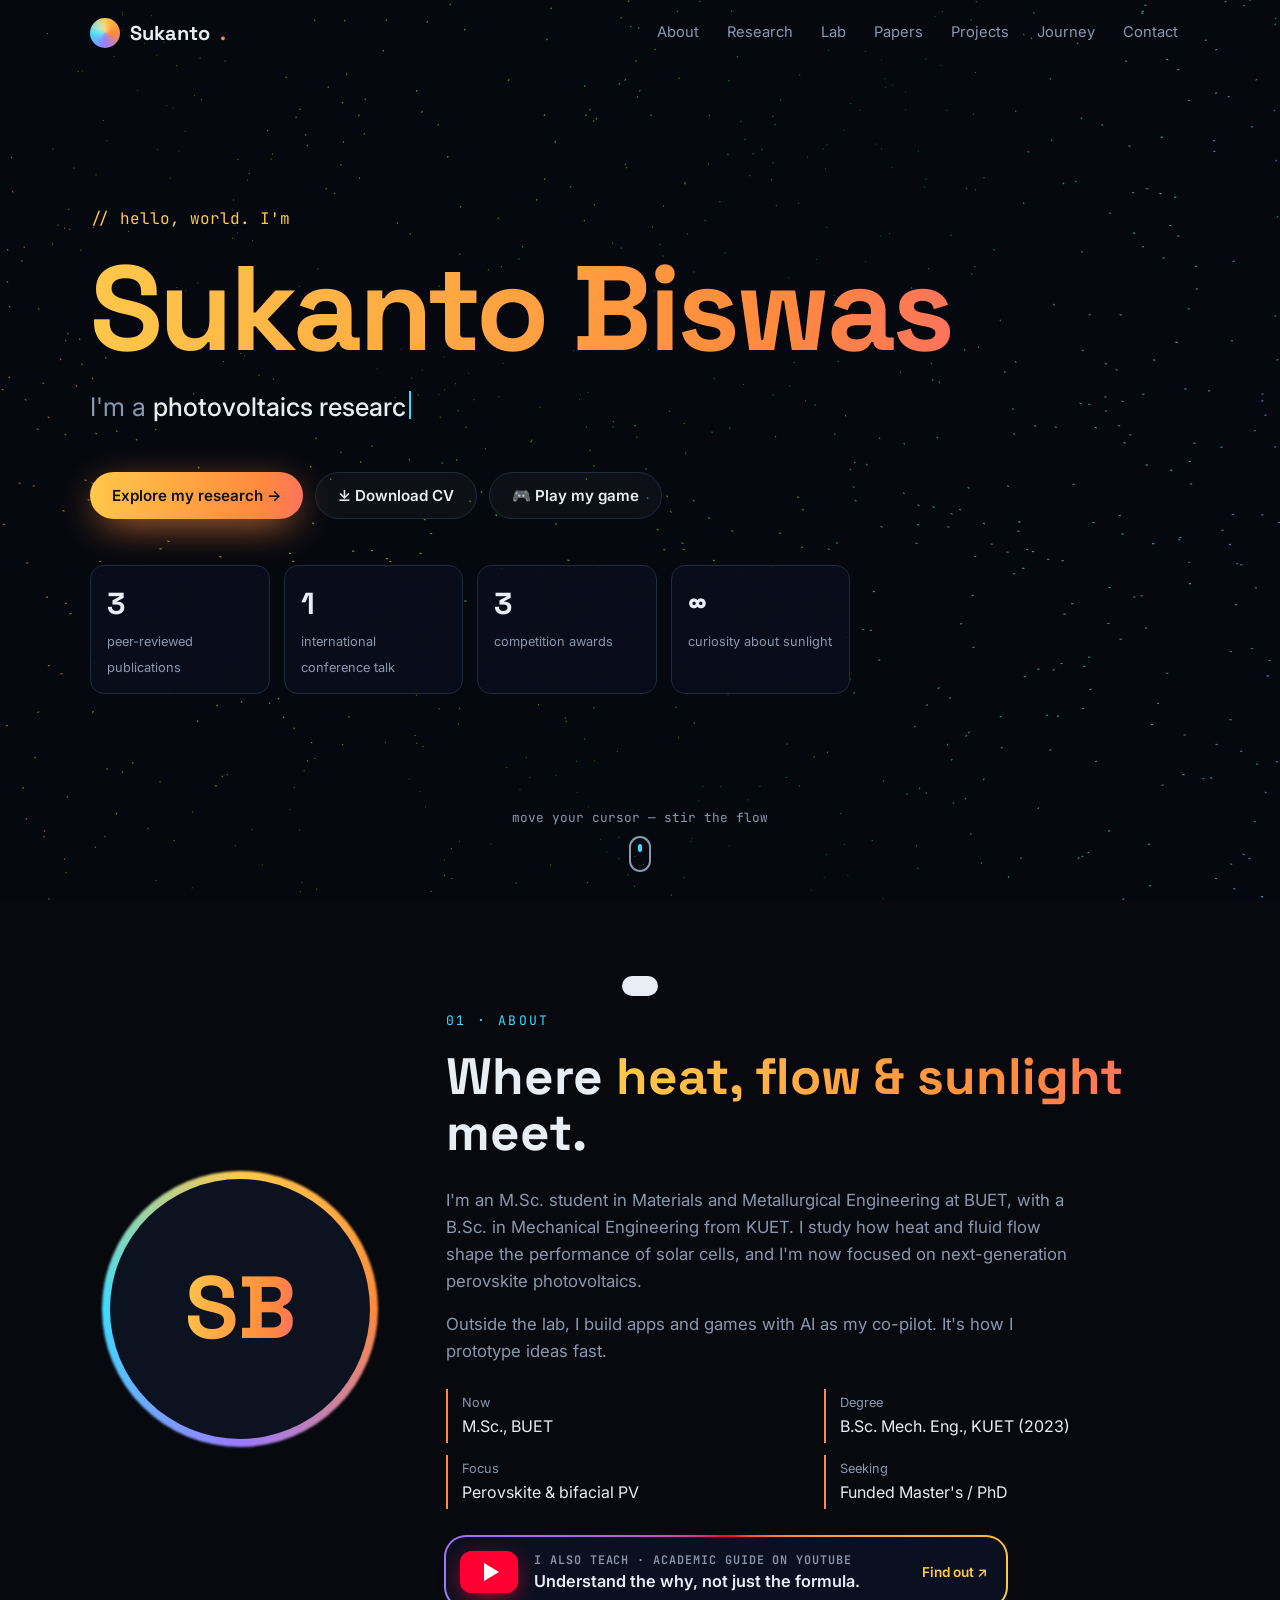
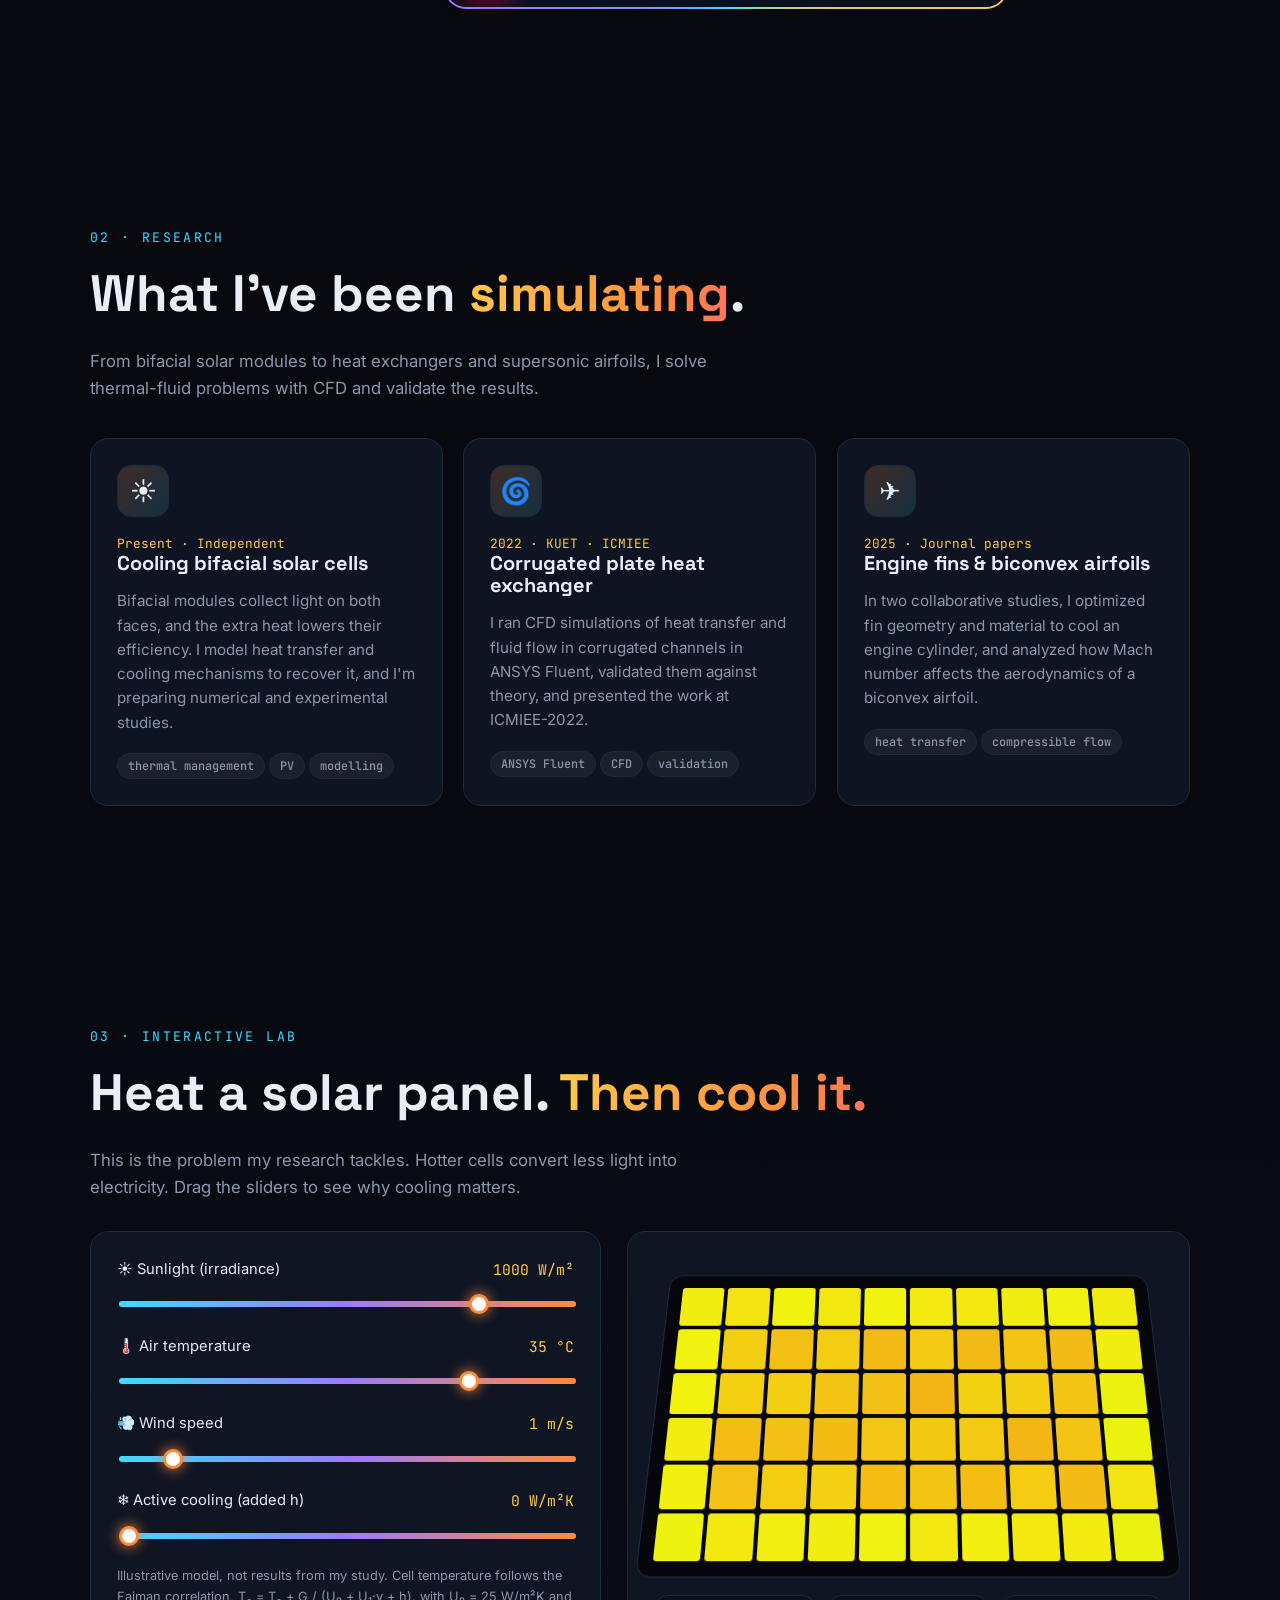
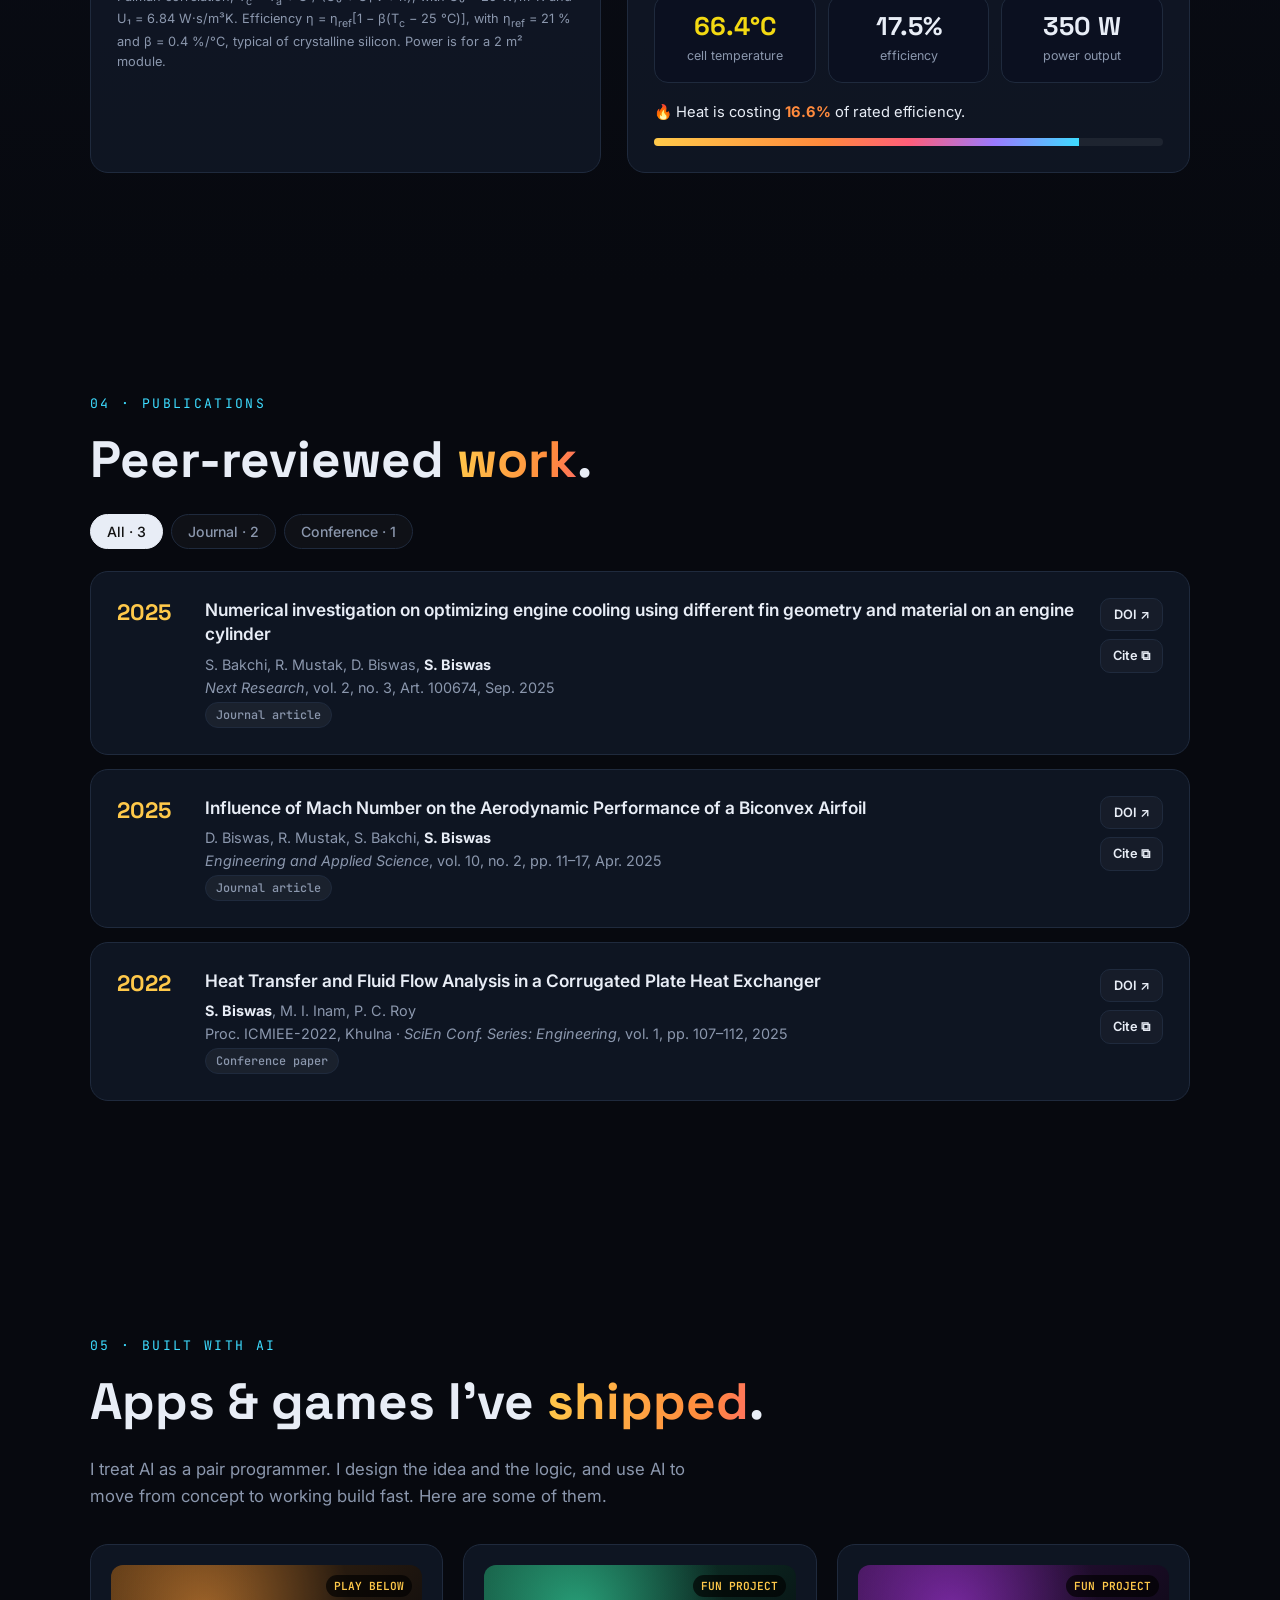
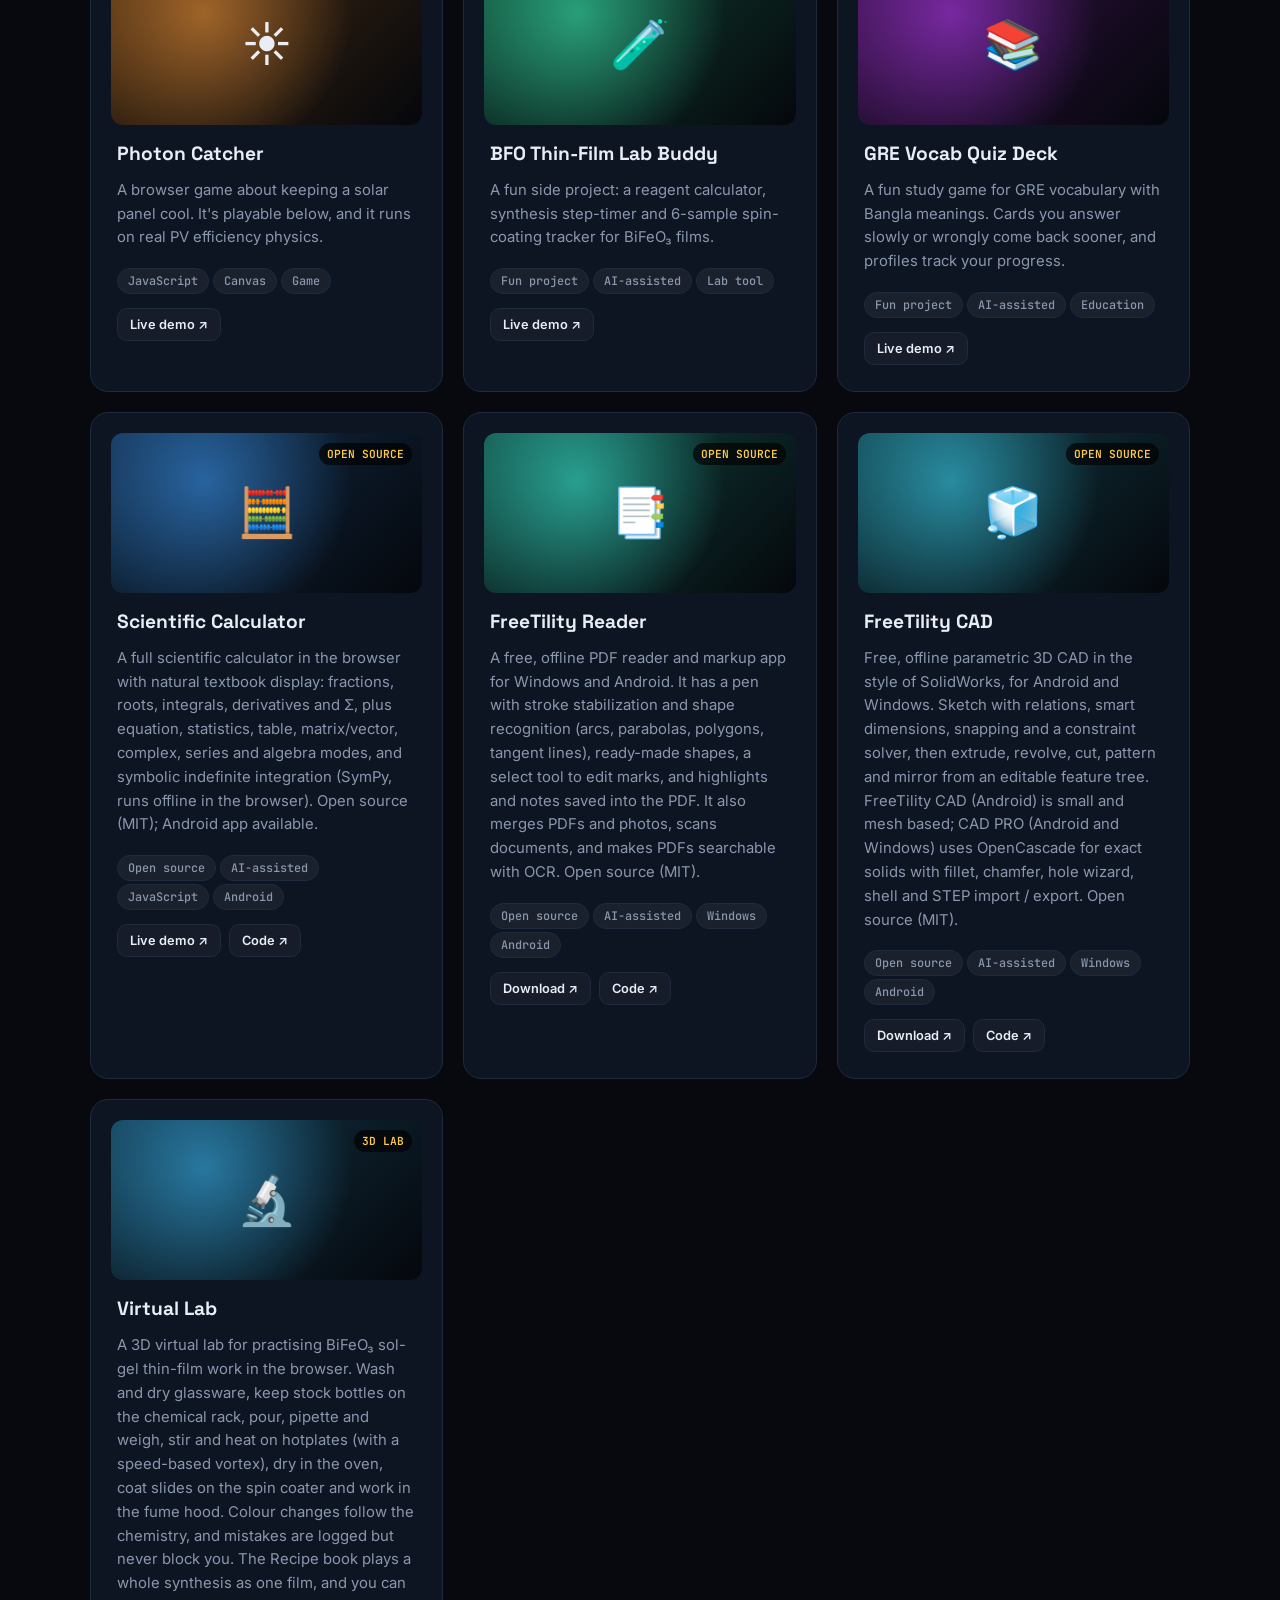
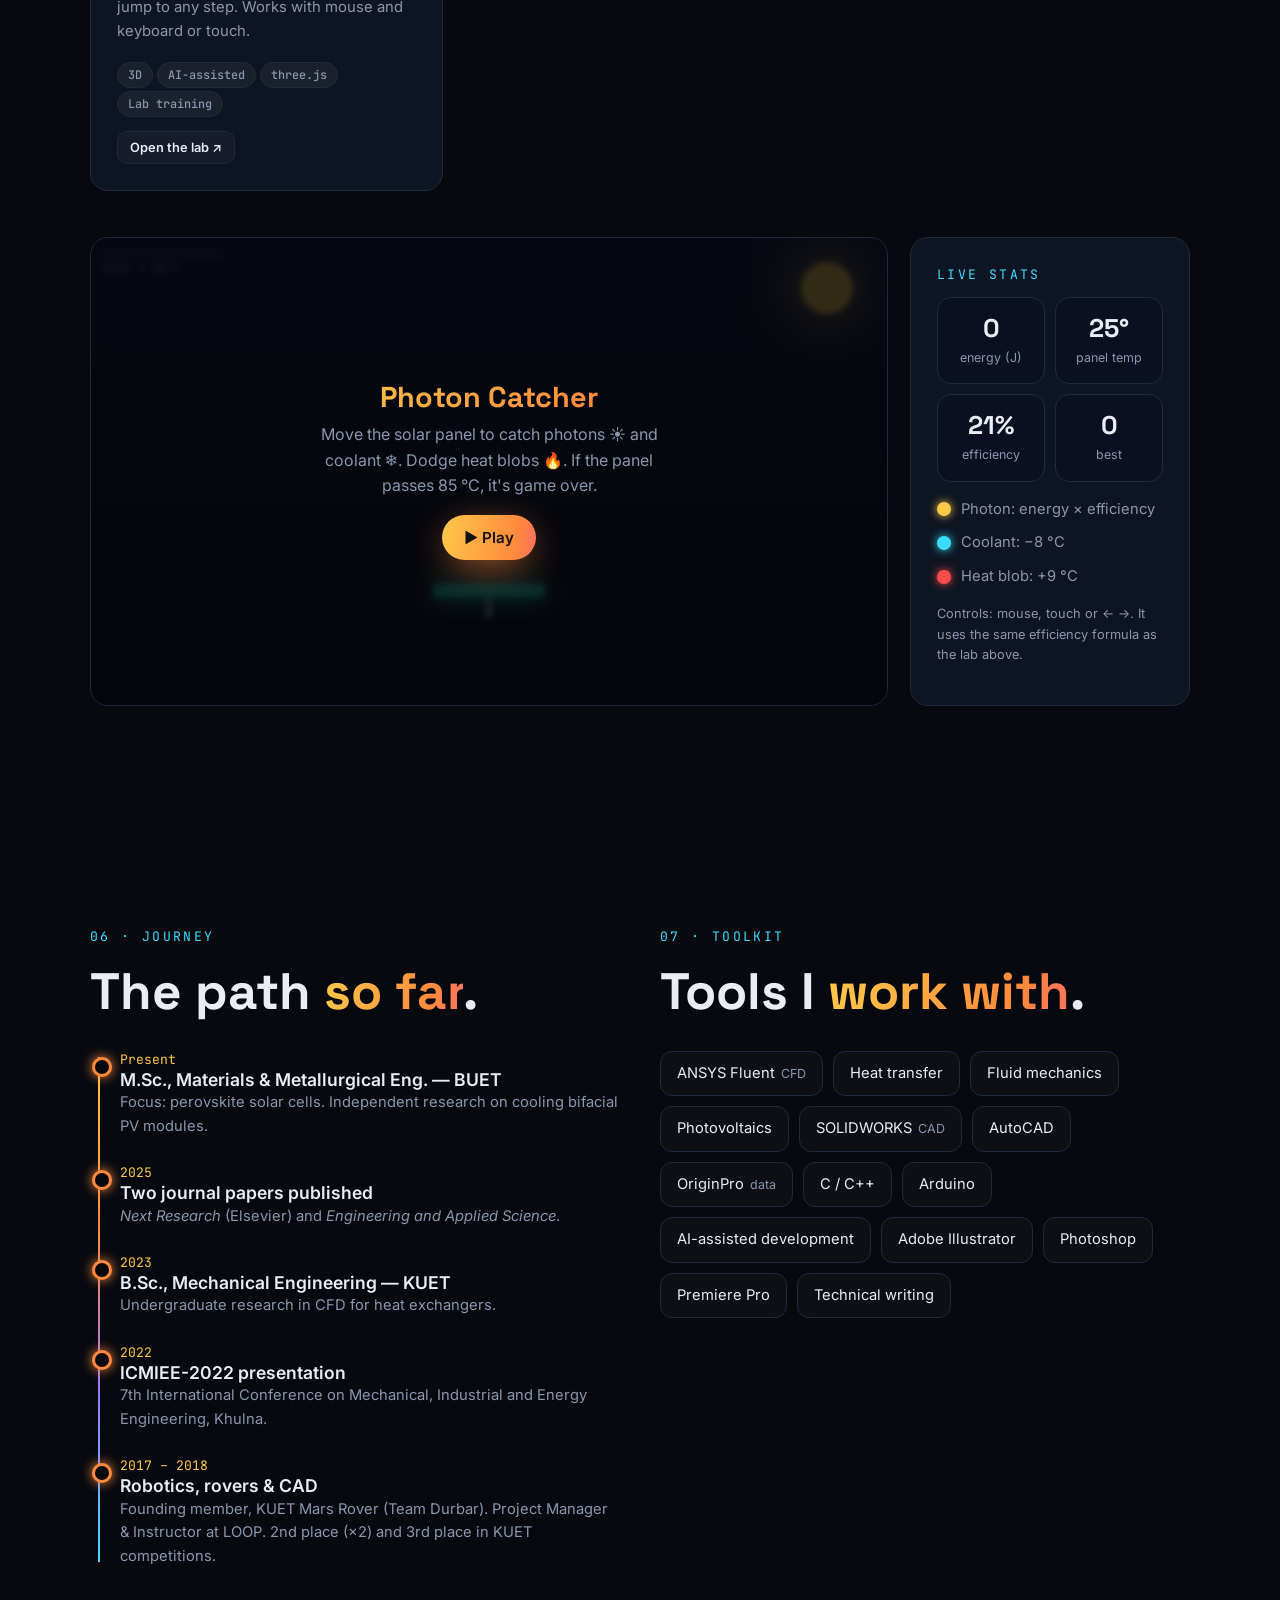
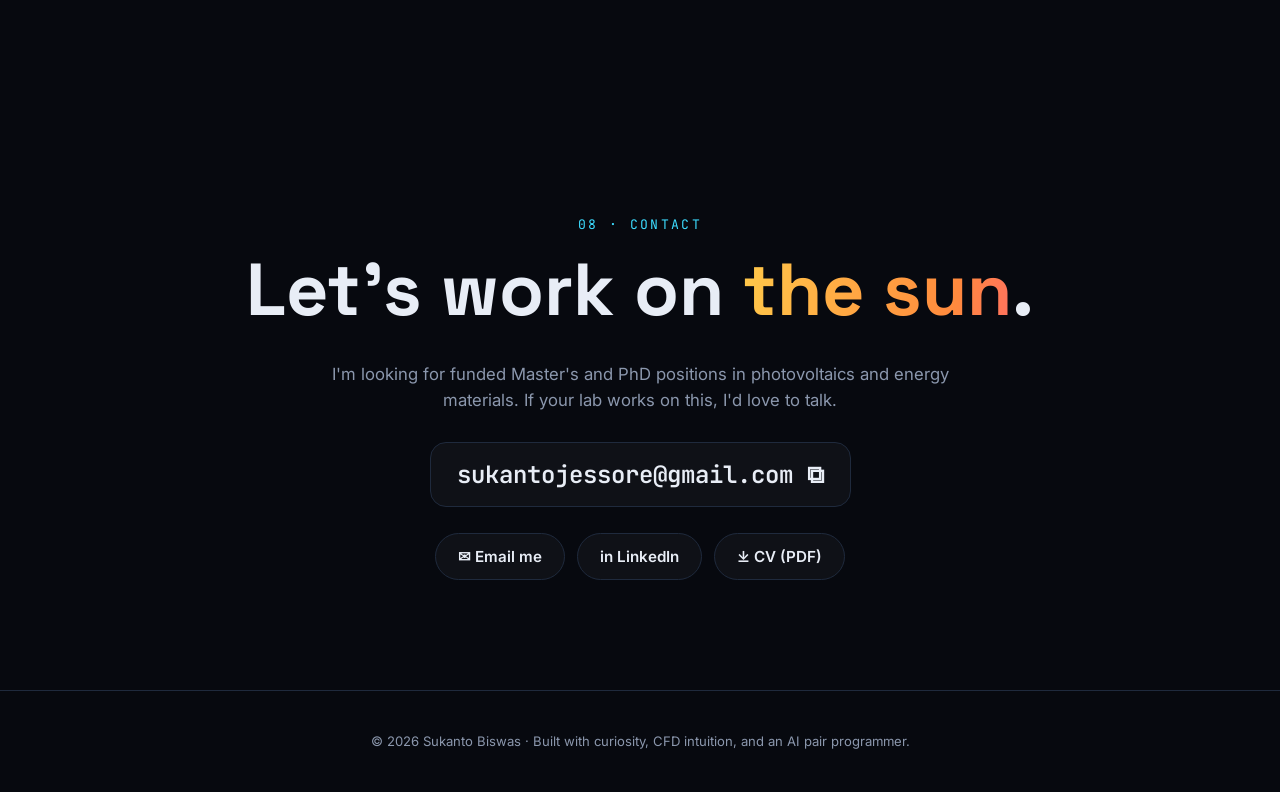
==== commit ae908c04: "Virtual Lab 1.4: Recipe book (modular synthesis films, jump to any step), UV-Vis desk, furnace, cent" ====
--- a/index.html
+++ b/index.html
@@ -443,7 +443,7 @@
   {title:'Scientific Calculator',desc:'A full scientific calculator in the browser with natural textbook display: fractions, roots, integrals, derivatives and Σ, plus equation, statistics, table, matrix/vector, complex, series and algebra modes, and symbolic indefinite integration (SymPy, runs offline in the browser). Open source (MIT); Android app available.',emoji:'🧮',tags:['Open source','AI-assisted','JavaScript','Android'],demo:'scientific-calculator/',code:'https://github.com/SUKANTO550/scientific-calculator',hue:210,badge:'OPEN SOURCE'},
   {title:'FreeTility Reader',desc:'A free, offline PDF reader and markup app for Windows and Android. It has a pen with stroke stabilization and shape recognition (arcs, parabolas, polygons, tangent lines), ready-made shapes, a select tool to edit marks, and highlights and notes saved into the PDF. It also merges PDFs and photos, scans documents, and makes PDFs searchable with OCR. Open source (MIT).',emoji:'📑',tags:['Open source','AI-assisted','Windows','Android'],demo:'https://github.com/SUKANTO550/freetility-reader/releases/latest',demoLabel:'Download',code:'https://github.com/SUKANTO550/freetility-reader',hue:172,badge:'OPEN SOURCE'},
   {title:'FreeTility CAD',desc:'Free, offline parametric 3D CAD in the style of SolidWorks, for Android and Windows. Sketch with relations, smart dimensions, snapping and a constraint solver, then extrude, revolve, cut, pattern and mirror from an editable feature tree. FreeTility CAD (Android) is small and mesh based; CAD PRO (Android and Windows) uses OpenCascade for exact solids with fillet, chamfer, hole wizard, shell and STEP import / export. Open source (MIT).',emoji:'🧊',tags:['Open source','AI-assisted','Windows','Android'],demo:'https://github.com/SUKANTO550/freetility-cad/releases/latest',demoLabel:'Download',code:'https://github.com/SUKANTO550/freetility-cad',hue:190,badge:'OPEN SOURCE'},
-  {title:'Virtual Lab',desc:'A 3D virtual lab for practising BiFeO₃ sol-gel thin-film work in the browser. Wash and dry glassware, keep stock bottles on the chemical rack, pour, pipette and weigh, stir and heat on hotplates (with a speed-based vortex), dry in the oven, coat slides on the spin coater and work in the fume hood. Colour changes follow the chemistry, and mistakes are logged but never block you. Works with mouse and keyboard or touch.',emoji:'🔬',tags:['3D','AI-assisted','three.js','Lab training'],demo:'virtual-lab/',demoLabel:'Open the lab',code:'',hue:200,badge:'3D LAB'}
+  {title:'Virtual Lab',desc:'A 3D virtual lab for practising BiFeO₃ sol-gel thin-film work in the browser. Wash and dry glassware, keep stock bottles on the chemical rack, pour, pipette and weigh, stir and heat on hotplates (with a speed-based vortex), dry in the oven, coat slides on the spin coater and work in the fume hood. Colour changes follow the chemistry, and mistakes are logged but never block you. The Recipe book plays a whole synthesis as one film, and you can jump to any step. Works with mouse and keyboard or touch.',emoji:'🔬',tags:['3D','AI-assisted','three.js','Lab training'],demo:'virtual-lab/',demoLabel:'Open the lab',code:'',hue:200,badge:'3D LAB'}
 ];
 
 /* ================= helpers ================= */
